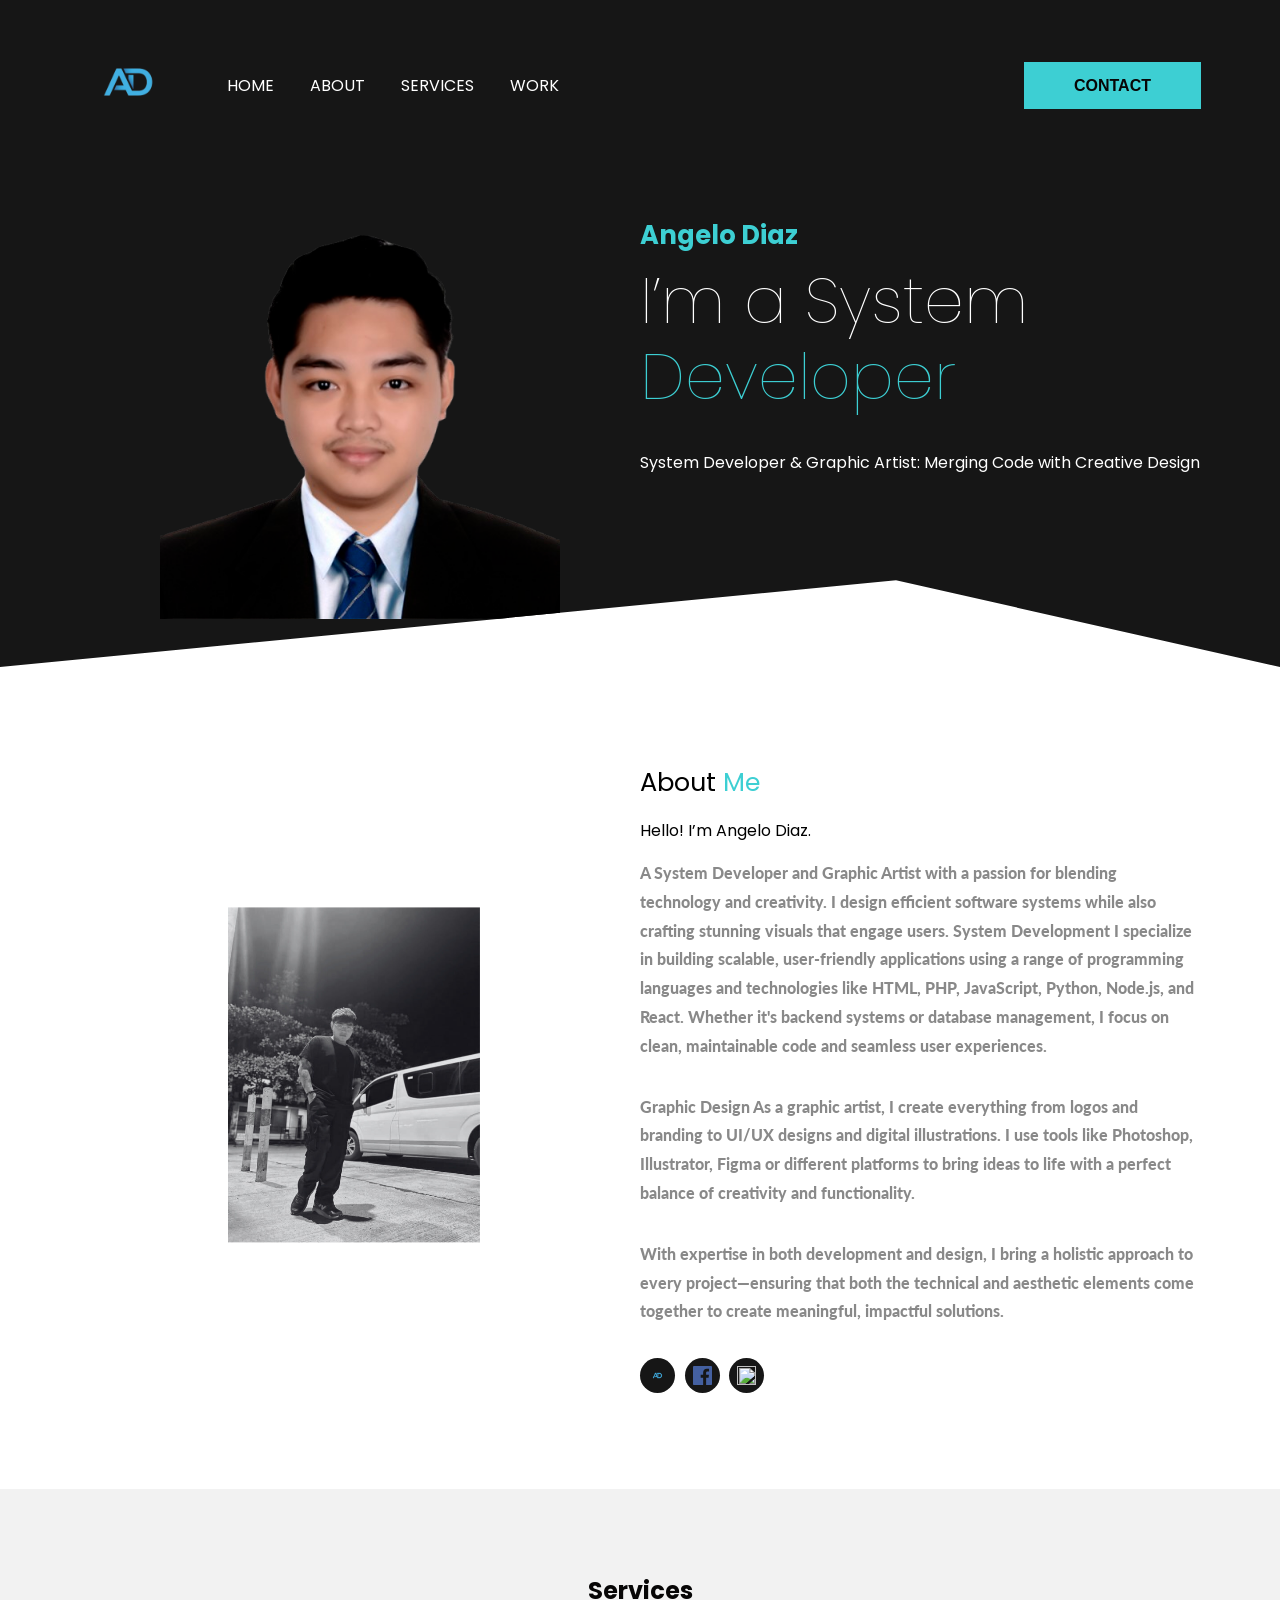
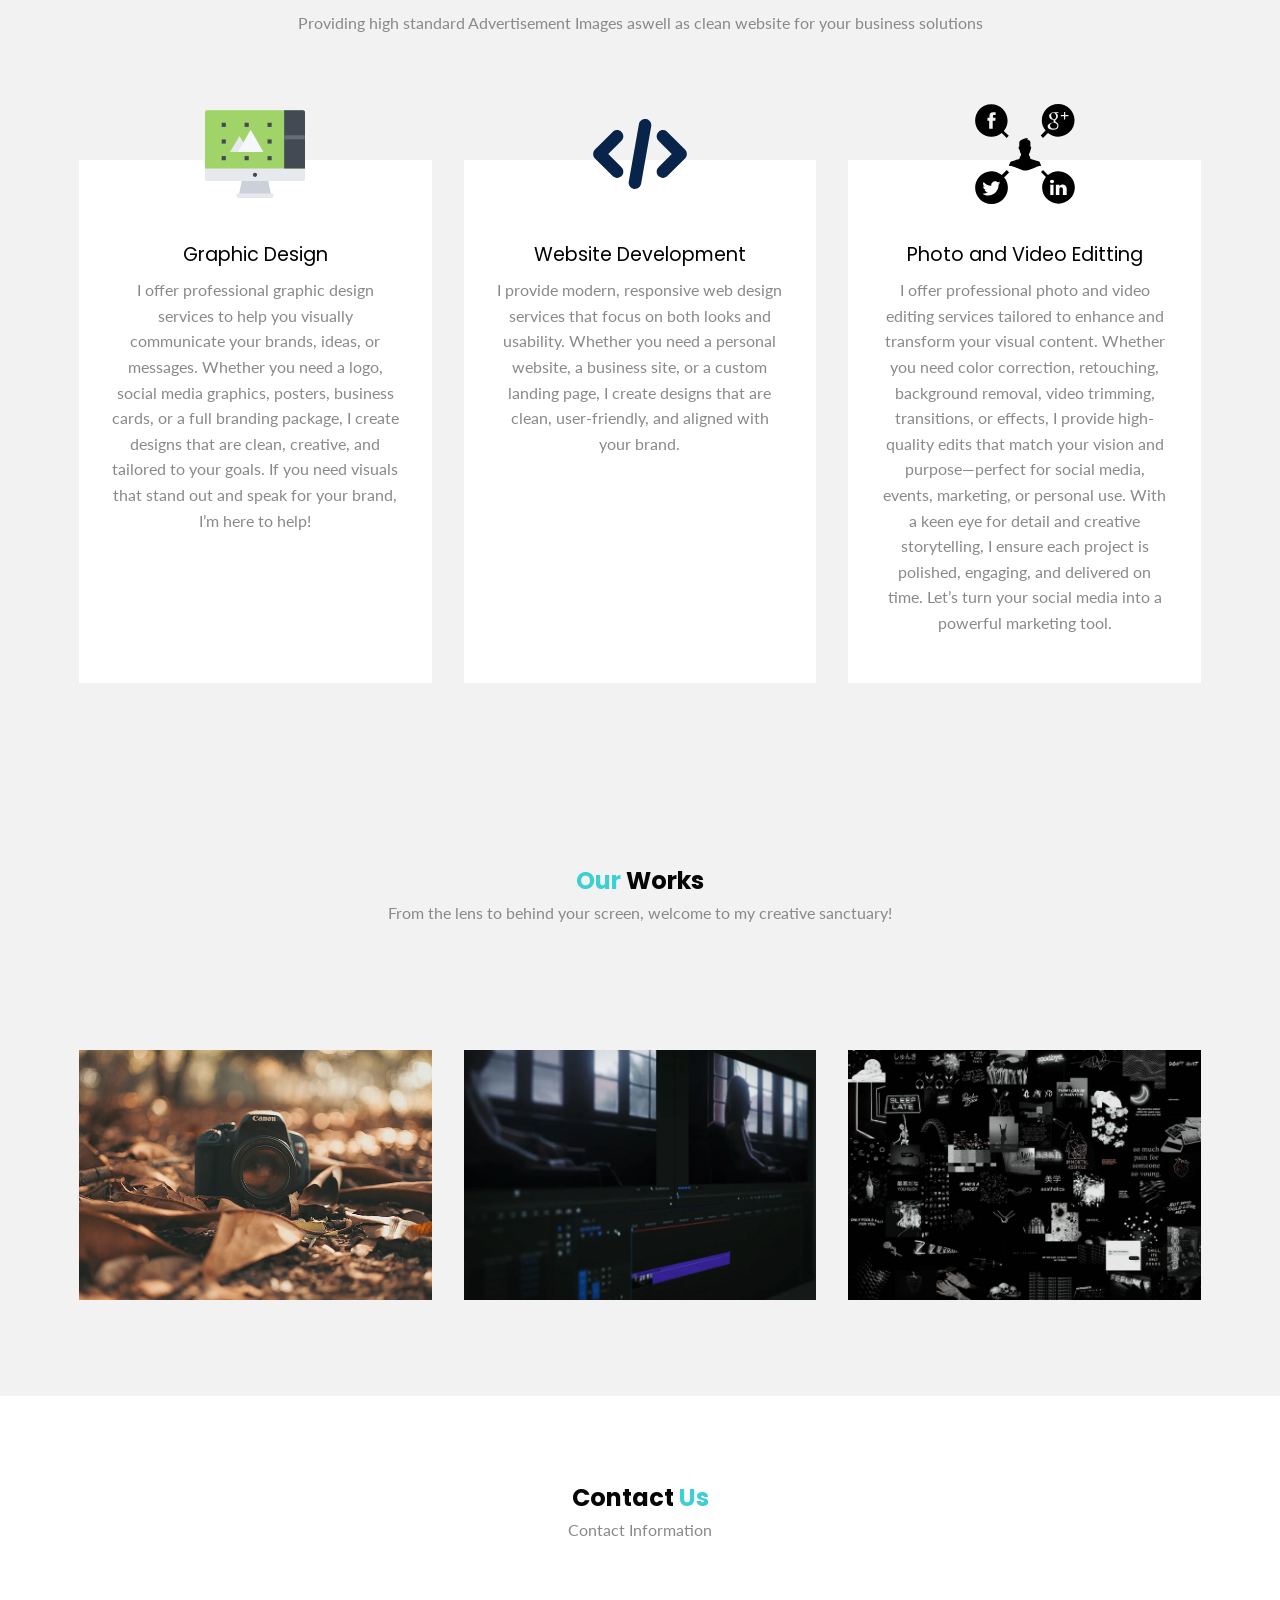
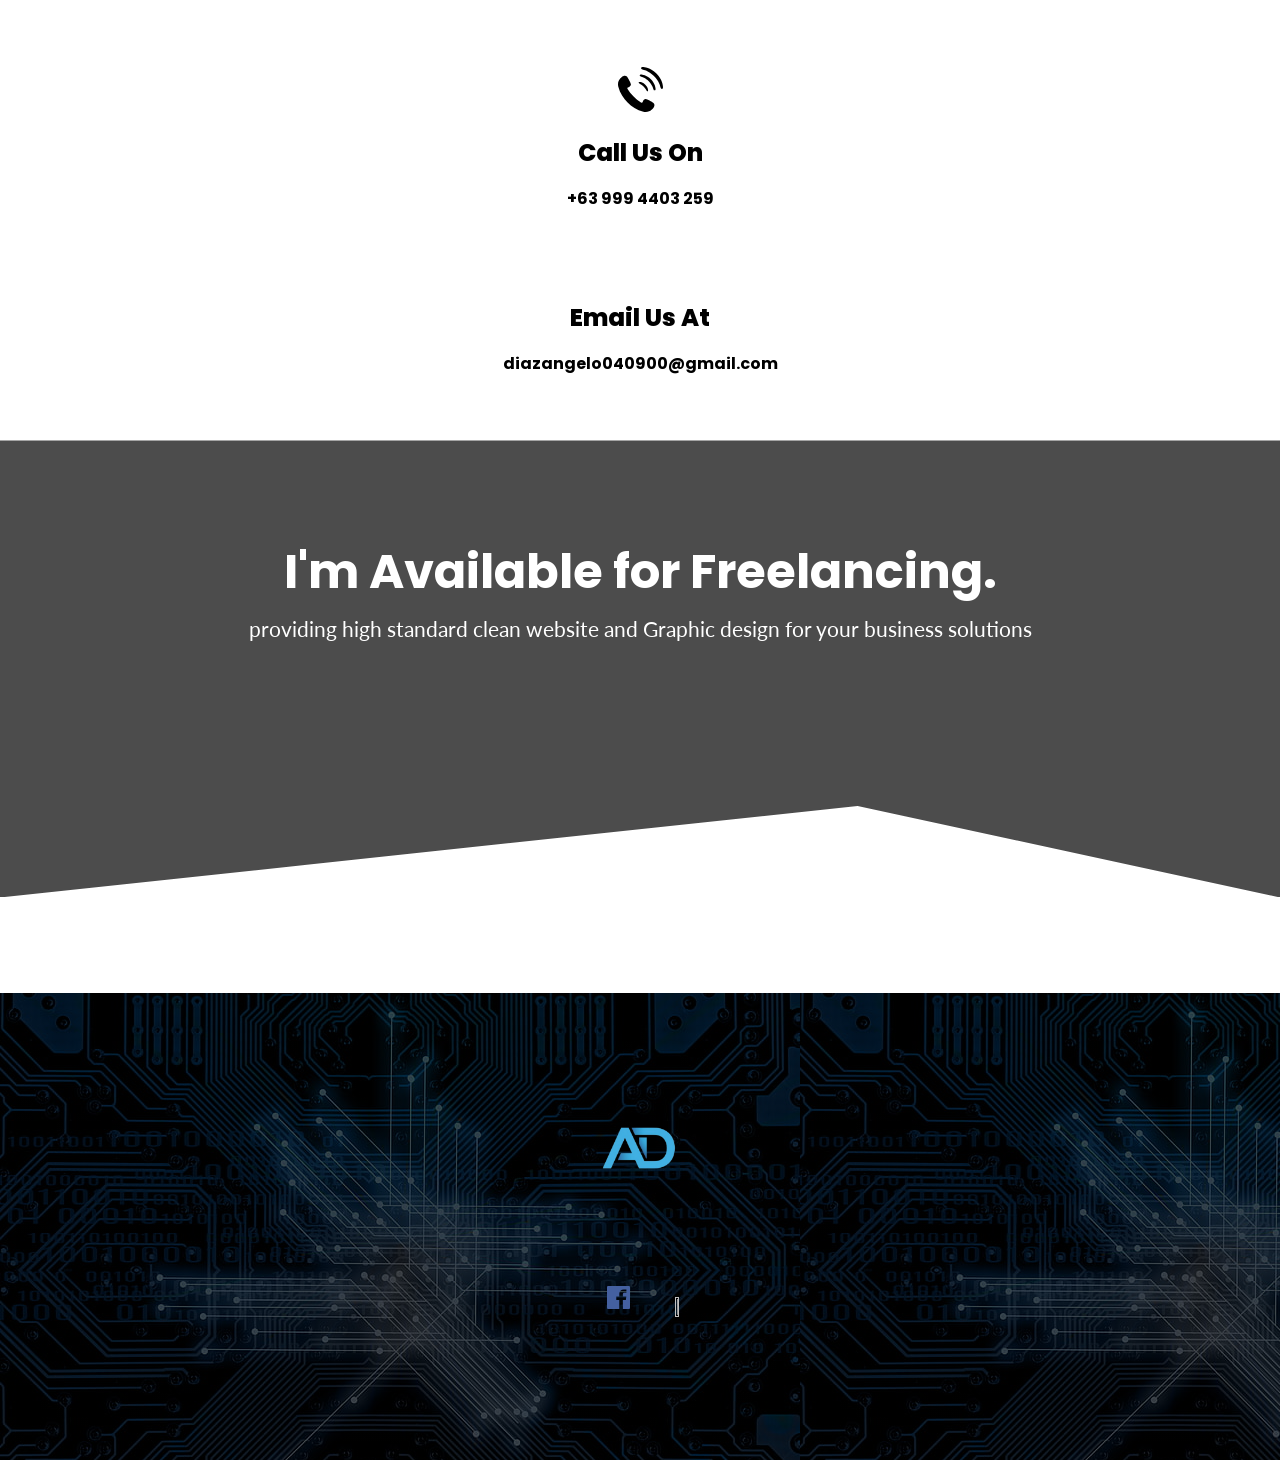
==== index.html @ a62cb721 "Add files via upload" ====
<!DOCTYPE html>
<html lang="en">

<head>
    <meta charset="UTF-8">
    <meta name="viewport" content="width=device-width, initial-scale=1.0">
    <meta http-equiv="X-UA-Compatible" content="ie=edge">
    <title>Portfolio</title>
    <link href="https://fonts.googleapis.com/css?family=Poppins:400,600&display=swap" rel="stylesheet">
    <link href="https://fonts.googleapis.com/css?family=Lato:300,400,700&display=swap" rel="stylesheet">
    <link rel="stylesheet" type="text/css" href="https://cdn.jsdelivr.net/npm/slick-carousel@1.8.1/slick/slick.css" />
    <link rel="stylesheet" href="./css/style.css">
</head>

<body>
    <div class="site-main-wrapper">
        <button class="hamberger">
            <img src="./images/hamberger.svg" alt="">
        </button>

        <div class="mobile-nav">
            <button class="times"><img src="./images/times.svg" alt=""></button>
            <ul>
                <li><a href="index.html">Home</a></li>
                <li><a href="#about">About</a></li>
                <li><a href="#services">Services</a></li>
                <li><a href="#work">Work</a></li>
                
            </ul>
        </div>
        <header>
            <div class="container">
                <nav id="main-nav" class="flex items-center justify-between">
                    <div class="left flex items-center">
                        <div class="branding">
                            <img src="./images/logo.png" alt="">
                        </div>
                        <div>
                            <a href="index.html">Home</a>
                            <a href="#about">About</a>
                            <a href="#services">Services</a>
                            <a href="#work">Work</a>
                             
                        </div>
                    </div>
                    <div class="right">
                        <a href="#contact"><button class="btn btn-primary">Contact</button> </a>
                    </div>
                </nav>
                <div class="hero flex items-center justify-between">
                    <div class="left flex-1 flex justify-center">
                        <img src="./images/1x11.png" alt="">
                    </div>
                    <div class="right flex-1">
                        <h6>Angelo Diaz</h6>
                        <h1>I’m a System <span>Developer</span></h1>
                        <p>System Developer & Graphic Artist: Merging Code with Creative Design</p>
                        <div>
                            
                        </div>
                    </div>
                </div>
            </div>
        </header>

        <section id="about" class="about">
            <div class="container flex items-center about-inner-wrap">
                <div class="flex-1">
                    <img class="about-me-img" src="./images/Untitled design.png" alt="">
                </div>
                <div class="flex-1 right">
                    <h1>About <span>Me</span></h1>
                    <h3>Hello! I’m Angelo Diaz.</h3>
                    <p> A System Developer and Graphic Artist with a passion for blending technology and creativity. I design efficient software systems while also crafting stunning visuals that engage users.

System Development
I specialize in building scalable, user-friendly applications using a range of programming languages and technologies like HTML, PHP, JavaScript, Python, Node.js, and React. Whether it's backend systems or database management, I focus on clean, maintainable code and seamless user experiences.</p>
<p> 
Graphic Design
As a graphic artist, I create everything from logos and branding to UI/UX designs and digital illustrations. I use tools like Photoshop, Illustrator, Figma or different platforms to bring ideas to life with a perfect balance of creativity and functionality.
</p>

<p> 

With expertise in both development and design, I bring a holistic approach to every project—ensuring that both the technical and aesthetic elements come together to create meaningful, impactful solutions.</p>
                    <div class="social">
                        <a href="#"><img src="./images/logo.png" alt=""></a>
                        <a href="https://www.facebook.com/watda.fvqq"><img src="./images/fb.svg" alt=""></a>
                        <a href="https://www.instagram.com/watda.fvqq/"> <img src="./images/instagram.svg" alt=""></a>
                    </div>
                </div>
            </div>
        </section>
        <section id="services" class="services">
            <div class="container">
                <h1 class="section-heading"><span>  </span>Services</h1>
                <p>Providing high standard Advertisement Images aswell as clean website for your business solutions</p>
                <div class="card-wrapper">
                    <div class="card">
                        <img src="./images/graphic.svg" alt="">
                        <h2>Graphic Design</h2>
                        <p>I offer professional graphic design services to help you visually communicate your brands, ideas, or messages. Whether you need a logo, social media graphics, posters, business cards, or a full branding package, I create designs that are clean, creative, and tailored to your goals.

If you need visuals that stand out and speak for your brand, I’m here to help!
                        </p>
                    </div>
                    <div class="card">
                        <img src="./images/code.svg"alt="">
                        <h2>Website Development</h2>
                        <p>I provide modern, responsive web design services that focus on both looks and usability. Whether you need a personal website, a business site, or a custom landing page, I create designs that are clean, user-friendly, and aligned with your brand.
                  
                    </div>
                    <div class="card">
                        <img src="./images/media.svg" alt="">
                        <h2>Photo and Video Editting</h2>
                        <p>I offer professional photo and video editing services tailored to enhance and transform your visual content. Whether you need color correction, retouching, background removal, video trimming, transitions, or effects, I provide high-quality edits that match your vision and purpose—perfect for social media, events, marketing, or personal use. With a keen eye for detail and creative storytelling, I ensure each project is polished, engaging, and delivered on time.

Let’s turn your social media into a powerful marketing tool.
                        </p>
                    </div>
                   
                </div>
            </div>
        </section>
      
        

        <section id="work" class="work">
            <div class="container">
                <h1 class="section-heading"><span>Our</span> Works</h1>
                <p>From the lens to behind your screen, welcome to my creative sanctuary!</p>

                <div class="card-wrapper">
                    <div class="card">
                        <div class="overlay">
                            <span>Previus Work</span>
                            <a href="./oink/content.html">Simple Advertisement</a>
                        </div>
                        <img src="./images/tenent.jpg" alt="">
                    </div>
                    <div class="card">
                        <div class="overlay">
                            <span>Previous Work</span>
                            <a href="oink/content2.html">Video Editting</a>
                        </div>
                        <img src="./images/vid.webp" alt="">
                    </div>
                        <div class="card">
                        <div class="overlay">
                            <span>Previous Work</span>
                            <a href="./oink/content3.html">Sample Random Work</a>
                        </div>
                        <img src="./images/random.jpg" alt="">
                    </div>
                   
            
                </div>
            </div>
        </section>
        
        <section id="contact" class="contact">
            <div class="container">
                <h1 class="section-heading">Contact <span>Us</span></h1>
                <p>Contact Information</p>
                <div class="card-wrapper">
                    <div class="card">
                        <img src="./images/call.svg" alt="">
                        <h1>Call Us On</h1>
                        <h6>+63 999 4403 259</h6>
                    </div>
                    <div class="card">
                        <img src="./images/email.svg" alt="">
                        <h1>Email Us At</h1>
                        <h6>diazangelo040900@gmail.com</h6>
                    </div>
                 

                </div>

            </div>
              <section class="freelancer">
            <h1>I'm Available for Freelancing.</h1>
            <p> providing high standard clean website and Graphic design for your business solutions</p>
        </section>
        </section>
        <footer>

           <a href="index.html">  <img class="footer-logo" src="./images/logo.png" alt="">

            <div class="footer-socials">

            
                <a href="https://www.facebook.com/watda.fvqq"><img src="./images/fb.svg" alt=""></a>
                <a href="https://instagram.com/watda.fvqq"> <img src="./images/instagram.svg" alt=""></a>
            </div>
            <div class="copyright">
            </div>
        </footer>


    <script type="text/javascript" src="https://code.jquery.com/jquery-1.11.0.min.js"></script>
    <script type="text/javascript" src="https://code.jquery.com/jquery-migrate-1.2.1.min.js"></script>
    <script type="text/javascript" src="https://cdn.jsdelivr.net/npm/slick-carousel@1.8.1/slick/slick.min.js"></script>
    <script src="./js/app.js"></script>
</body>

</html>
---- css/style.css ----
@import 'utilities.css';
:root{
    --primary:#3DCFD3;
    --dark:#161616;
    --pure:#FFFFFF;
    --ternary:#898989;
    --light:#F2F2F2;
    --secondary:#070606;
}

body{
    font-family:'Poppins',sans-serif;
}

html{
    scroll-behavior: smooth;
}
*{
    padding: 0;
    margin:0;
    box-sizing: border-box;
    -webkit-font-smoothing:antialiased;
}
header{
    background: var(--dark);
    clip-path:polygon(0 0, 100% 0, 100% 100%, 70% 87%, 0 100%);
}
.container{
    max-width:1152px;
    padding:0 15px;
    margin:0 auto;
}
a{
    text-decoration: none;

    color: black;
}

@media (min-width: 576px) {
    .container {
      max-width: 540px;
    }
  }
  
  @media (min-width: 768px) {
    .container {
      max-width: 720px;
    }
  }
  
  @media (min-width: 992px) {
    .container {
      max-width: 960px;
    }
  }
  
  @media (min-width: 1200px) {
    .container {
      max-width: 1152px;
    }
  }







header nav .left a{
    color:var(--pure);
    text-decoration: none;
    margin-right:2rem;
    text-transform:uppercase;
    transition:all .3s ease;
    -webkit-transition:all .3s ease;
    -moz-transition:all .3s ease;
    -ms-transition:all .3s ease;
    -o-transition:all .3s ease;
}
header nav .left a:hover{
    color:var(--primary);
}
header nav {
    padding:2rem 0;
}
header nav .branding{
    margin-right:3rem;
}
header nav .branding img{
    height: 100px;
}

.container .image-container{
    display: flex;
    flex-wrap: wrap;
    gap: 15px;
    justify-content: center;
    padding: 10px;
  }

  .container .image-container .image{
    height: 250px;
    width: 350px;
    border: 10px solid #FFFFFF;
    box-shadow: 0 5px 15px rgba(0,0,0,.1);
    overflow: hidden;
    cursor: pointer;

  }

  .container .image-container .image img{
    height: 100%;
    width: 100%;
    object-fit: cover;
    transition: .2s linear;
  }
  .container .image-container .image:hover img{
    transform: scale(1.1);
  }

  .container .popup-image{
    position: fixed;
    top: 0; left: 0;
    background: rgba(0, 0, 0, .9);
    height: 100%;
    width: 100%;
    z-index: 100;
    display: none;
  } 

  .container .popup-image span{
    position: absolute;
    top: 0;  right: 10px;
    font-size: 60px;
    font-weight:  bolder;
    color: #fff;
    cursor: pointer;
    z-index: 100;
}
    .container .popup-image img{
        position: absolute;
        top: 50%; left: 50%;
        transform: translate(-50%, -50%);
        border: 5px solid black;
        border-radius: 5px;
        width: 750px;
        object-fit: cover;

    }

    @media (max-width: 768px){
        .container .popup-image img{
            width: 95 % ;
        }
    }
  




.hero{
    padding:3rem 0;
}
.hero .left img{
    width:400px;
}
.hero .right{
    color:var(--pure);
}
.hero .right h6{
    font-size:1.6rem;
    color:var(--primary);
    margin-bottom:0.5rem;
}
.hero .right h1{
    font-size:4rem;
    font-weight:100;
    line-height:1.2;
    margin-bottom:2rem;
}
.hero .right h1 span{
    color:var(--primary);
}
.hero .right p{
    line-height:1.9;
    margin-bottom:2rem;
}
.hero .right {
    margin-top:-7rem;
}

section{
    padding:6rem 0;
}
section.about .about-me-img{
    height:550px;
    transition: transform: 0.8s;
}
section.about .about-me-img:hover  {
   transform:  scale(1.2);
   width: 500px;

display: fill;
}
section.about h1{
    margin-bottom: 1rem;
    font-size:1.6rem;
    font-weight:400;
}
section.about h1 span{
    color:var(--primary);
}
section.about h3{
    font-size: 1rem;
    margin-bottom:1rem;
    font-weight: 400;
}

section.about p{
    font-family:'Lato', sans-serif;
    color:var(--ternary);
    line-height: 1.8;
    margin-bottom:2rem;
    font-weight:1000;
}
section.about .social{
    display:flex;
}
section.about .social a{
    background:var(--dark);
    display:flex;
    align-items:center;
    justify-content:center;
    width:35px;
    height:35px;
    border-radius: 50%;
    -webkit-border-radius: 50%;
    -moz-border-radius: 50%;
    -ms-border-radius: 50%;
    -o-border-radius: 50%;
    margin-right:0.6rem;
    transition: all .3s ease;
    -webkit-transition: all .3s ease;
    -moz-transition: all .3s ease;
    -ms-transition: all .3s ease;
    -o-transition: all .3s ease;
}
section.about .social a:hover{
    background:var(--primary);
}
section.about .social a img{
    width:100%;
    height:100%;
    padding:0.5rem;
}

.section-heading{
   color:var(--secondary); 
   text-align: center;
   margin-bottom:1rem;
   line-height: 0.5;
}
.section-heading span{
    color:var(--primary);
}
.section-heading + p{
   color:var(--ternary);
   font-family:'Lato', sans-serif;
   margin-bottom:8rem;
    text-align: center;
    
}
section.services{
    background:var(--light);
}
section.services .card-wrapper{
    display:grid;
    grid-template-columns: repeat(3, 1fr);
    grid-column-gap:2rem;
    grid-row-gap:6rem;
}
section.services .card-wrapper .card{
    background:var(--pure);
    padding: 3rem 2rem;
    position:relative;
    padding-top:5rem;
    text-align: center;
    transition: all .3s ease;
    -webkit-transition: all .3s ease;
    -moz-transition: all .3s ease;
    -ms-transition: all .3s ease;
    -o-transition: all .3s ease;

}
section.services .card-wrapper .card img{

    height: 100px;
    position: absolute;
    top:-3.5rem;
    left:50%;
    transform: translateX(-50%);
    -webkit-transform: translateX(-50%);
    -moz-transform: translateX(-50%);
    -ms-transform: translateX(-50%);
    -o-transform: translateX(-50%);


}
section.services .card-wrapper .card h2{
    font-weight: 400;
    font-size: 1.2rem;
    margin-bottom:0.5rem;
}
section.services .card-wrapper .card p{
    font-family: 'Lato', sans-serif;
    color:var(--ternary);
    line-height:1.6;

}

section.services .card-wrapper .card:hover{
    background: var(--dark);  
}
section.services .card-wrapper .card:hover h2, section.services .card-wrapper .card:hover p{
    color:var(--pure);
}

section.freelancer{
    text-align: center;
    background:linear-gradient(rgba(0,0,0,0.7),rgba(0,0,0,0.7)),url(../images/camera.png);
    color:var(--pure);
    clip-path:polygon(0 0, 100% 0, 100% 100%, 67% 80%, 0 100%);
    padding-bottom:14rem;
}
section.freelancer h1{
    font-size:3rem;
    margin-bottom:0.5rem;
}
section.freelancer p{
    font-size:1.3rem;
    margin-bottom: 2rem;
    font-family:'Lato', sans-serif;
}

section.reviews .slider .slide img{
    width:100px;
    height:100px;
    border-radius: 50%;
    -webkit-border-radius: 50%;
    -moz-border-radius: 50%;
    -ms-border-radius: 50%;
    -o-border-radius: 50%;
    object-fit:cover;
    margin-bottom:2rem;
}
section.reviews .slider .slide{
    text-align: center;
    display: flex;
    align-items: center;
    flex-direction: column;
    padding:0 10rem;

}
section.reviews .slider .slide p{
    font-family: 'Lato', sans-serif;
    color:var(--ternary);
    margin-bottom: 1rem;
}
section.reviews .slider .slide span{
    font-size: 0.8rem;
}
section.reviews .slider-dots .dots{
    list-style-type:none;
    display:flex!important;
    justify-content: center;
}
section.reviews .slider-dots{
    margin-top:3rem;
}

section.reviews .slider-dots button{
    font-size:0;
    width:8px;
    height:5px;
    margin-right:0.3rem;
    border: none;
    outline:none;
    background:var(--ternary);
    border-radius: 50px;
    -webkit-border-radius: 50px;
    -moz-border-radius: 50px;
    -ms-border-radius: 50px;
    -o-border-radius: 50px;
    cursor: pointer;
}
section.reviews .dots li.slick-active button{
    background:var(--primary);
    width:20px;
}

section.work{
    background:var(--light);
}
section.work .card-wrapper{
    display:grid;
    grid-template-columns:repeat(3,1fr);
    grid-gap:2rem;
    object-fit: fill;

    position: center;

}
section.work .card-wrapper .card{
    position:relative;
    height:250px;
    object-fit: fill;

}
section.work .card-wrapper .card .overlay{
    position:absolute;
    top:0;
    left:0;
    width:100%;
    height:100%;
    background:rgba(61, 207, 211,0.9);
    display:flex;
    justify-content: center;
    align-items: center;
    flex-direction:column;
    color:var(--light);
    opacity:0;
    transition:all .3s ease;
    -webkit-transition:all .3s ease;
    -moz-transition:all .3s ease;
    -ms-transition:all .3s ease;
    -o-transition:all .3s ease;
    object-fit: fill;
}
section.work .card-wrapper .card:hover .overlay{
    opacity:1;
}

section.work .card-wrapper .card .overlay a{
    color:var(--secondary);
    text-decoration: none;
}
section.work .card-wrapper .card img{
    height:100%;
    width:100%;
    object-fit: fill;

}
section.work .card-wrapper .card source{
    height:100%;
    width:100%;
    object-fit: fill;

}

section.blog{
    background:var(--dark);
    clip-path:polygon(0 0, 100% 0, 100% 100%, 67% 90%, 0 100%);
    padding-bottom:12rem;
}
section.blog .section-heading{
    color:var(--pure);
}
section.blog .card-wrapper{
    display:grid;
    grid-template-columns: repeat(3, 1fr);
    grid-gap:3rem;
}
section.blog .card-wrapper .card{
    background:var(--pure);
}
section.blog .card-wrapper .card .img-wrapper img{
    width:100%;
    height:100%;
    object-fit: cover;
}
section.blog .card-wrapper .card .card-content{
    padding:1rem;
    padding-left:2rem;
    padding-right:2rem;
}
section.blog .card-wrapper .card .card-content h1{
    font-size:1rem;
    font-weight:600;
}
section.blog .card-wrapper .card .card-content a{
    color:var(--secondary);
    text-decoration: none;
}
section.blog .card-wrapper .card .card-content a:hover{
    color:var(--primary);
}
section.blog .card-wrapper .card .card-content span{
   color:var(--ternary);
   font-size:0.8rem; 
}
section.blog .card-wrapper .card .card-content p{
    font-family:'Lato', sans-serif;
    color:var(--ternary);
    margin-top:1rem;
    margin-bottom:1rem;
}
section.blog .card-wrapper .card .card-content a.read-more{
    font-size:0.8rem;
}



section.contact .card-wrapper{
    display:center;
    grid-template-columns: repeat(3,1fr);
    grid-gap:1rem;
}
section.contact .card-wrapper .card{
    text-align: center;
}
section.contact .card-wrapper .card img{
    margin-bottom: 1rem;

    height: 5vh;


}
section.contact .card-wrapper .card h1{
    font-weight:800;
    margin-bottom:1rem;


}
section.contact .card-wrapper .card h6{
    font-size:1rem;
    color: black;
    font-weight:500%;
    margin-bottom:4rem;

}

section.contact .input-wrap{
    display:grid;
    grid-template-columns: repeat(2, 1fr);
    grid-gap:2rem;
    margin-bottom:2rem;
}
section.contact .input-wrap-2{
    display: flex;
    flex-direction: column;

}

section.contact .input-wrap-2 input{
    margin-bottom:2rem;
}
section.contact input{
    padding:0.5rem;
    border:1px solid var(--light);
    font-size: 0.9rem;
}
section.contact .input-wrap-2 textarea{
    padding:0.5rem;
    border:1px solid var(--light);
    font-size: 0.9rem;
}
section.contact .input-wrap-2 textarea:focus, section.contact input:focus{
    outline:none;  
}
section.contact .btn-wrapper{
    text-align: center;
    margin-top:2rem;
}

footer{
    background:linear-gradient(rgba(0,0,0,0.7),rgba(0,0,0,0.7)),url(../images/foot.jpg);
    text-align: center;
    padding:5rem 0;
}
footer .footer-logo{
    margin-bottom:3rem;
    width:150px;
}

footer .footer-socials a{
    margin-right:1rem;
    height: 100px;
}
footer .footer-socials a img{
    width: 3%;
    height:100%;
    padding:0.5rem;
}
footer .footer-socials{
    margin-bottom:3rem;
    margin-right:-1rem;
}
footer .copyright{
    color:var(--ternary);
}


.site-main-wrapper{
    position:relative;
}
.hamberger{

  background-color: black;
    position:absolute;
    top:40px;
    right:40px;
    z-index:11;
    background:black;
    border: 2px solid black;
    outline: none;
    cursor: pointer;
    display:none;
}

.back img{

  background-color: black;
    position:absolute;
    top:40px;
    right:40px;
    z-index:11;
    background:transparent;
    border: 2px solid black;
    outline: none;
    cursor: pointer;
    display:transparent;

    width: 20px;

    img

}

.hamberger hover{

    transform: transparent;
}
.hamberger img{
    width:30px;
}

.mobile-nav{

    border-inline: 100px;
   position: fixed;
   top:0;
   left:0;
   z-index:1001;
   background-color: lightgray;
   width:50%;
   height:100%;
   padding:rem;
   padding-top:5rem;
   transform: translateX(-100%);
   -webkit-transform: translateX(-100%);
   -moz-transform: translateX(-50%);
   -ms-transform: translateX(-50%);
   -o-transform: translateX(-50%);
   transition:all .5s ease-in-out;
      -webkit-transition:all .5s ease-in-out;
   -moz-transition: .5s ease-in-out;
   -ms-transition:all .5s ease-in-out;
   -o-transition:all .5s ease-in-out;
}


 

.open{
    transform:translateX(0);
    -webkit-transform:translateX(0);
    -moz-transform:translateX(0);
    -ms-transform:translateX(0);
    -o-transform:translateX(0);


}




.times{
   position:fixed;
   top:30px;
   right:30px;
   border: none;
   background:none;
   outline:none;
   cursor: pointer; 
}
.times img{
    width:30px;
}

.mobile-nav ul{
    list-style-type: none;
}
.mobile-nav ul li a{
    color:var(--secondary);
border: 2px solid black;
    text-decoration:none;
    font-size: 2rem;
border-block-color: green;
}
.mobile-nav ul li a: hover{
    background: green;

    color: var(--primary);
}
@media (max-width:1024px){
    header #main-nav{
        display:none;
    }
    .hamberger{
        display: block;
        flex-direction: column;
        align-items: center;
     
        transition: all 0.5s ease-in-out;

    }
    .hero .left img{
        width:260px;
    }
    .hero .right h1{
        font-size: 3rem;
    }
    .hero{
        padding-top:10rem;
    }
    header{
        clip-path: polygon(0 0, 100% 0, 100% 100%, 27% 89%, 0 100%);
    }
    section.about .about-me-img{
        height: 360px;
    }
    section.services .card-wrapper{
        grid-template-columns: repeat(2, 1fr);
    }
    section.work .card-wrapper{
        grid-template-columns: repeat(2,1fr);
    }
    section.blog .card-wrapper{
        grid-template-columns: repeat(1, 1fr);
    }
    section.blog{
        clip-path: polygon(0 0, 100% 0, 100% 100%, 67% 97%, 0 100%);
    }
}

@media (max-width:576px){
    .hero{
        flex-direction: column;
    }
    header{
        clip-path: polygon(0 0, 100% 0, 100% 100%, 69% 95%, 0 100%);
    }
    .hero .right{
        position: absolute;
        top:260px;
        padding:0 1rem;
        background:linear-gradient(rgba(0,0,0,0), rgba(0,0,0,0.9));
    }
    .hero .left{
        margin-top:-5rem;
        margin-right: -9rem;
        padding-bottom:4rem;
    }
    .about-inner-wrap{
        flex-direction: column;
    }
    .about .right{
        text-align: center;
        margin-top:2rem;
    }
    .about .right .social{
        justify-content: center;
    }
    section{
        padding: 4rem 0;
    }
    section.services .card-wrapper{
        grid-template-columns: repeat(1, 1fr);
        margin-top:6rem;
    }
    section.freelancer h1{
        line-height:1.2;
    }
    section.freelancer{
        clip-path: polygon(0 0, 100% 0, 100% 100%, 67% 90%, 0 100%);
        padding-bottom: 8rem;
    }
    section.reviews .slider .slide{
        padding:0;
    }
    .section-heading + p{
        margin-bottom: 3rem;
    }
    section.work .card-wrapper{

        grid-template-columns: repeat(1,1fr);
    }
    section.contact .card-wrapper{
        grid-template-columns: repeat(1,1fr);
    }

    section.contact .card-wrapper .card img{

    width:100%;
    height:100%;
    padding:0.5rem;

}
    section.contact .input-wrap{
        grid-template-columns: repeat(1, 1fr);
    }
}
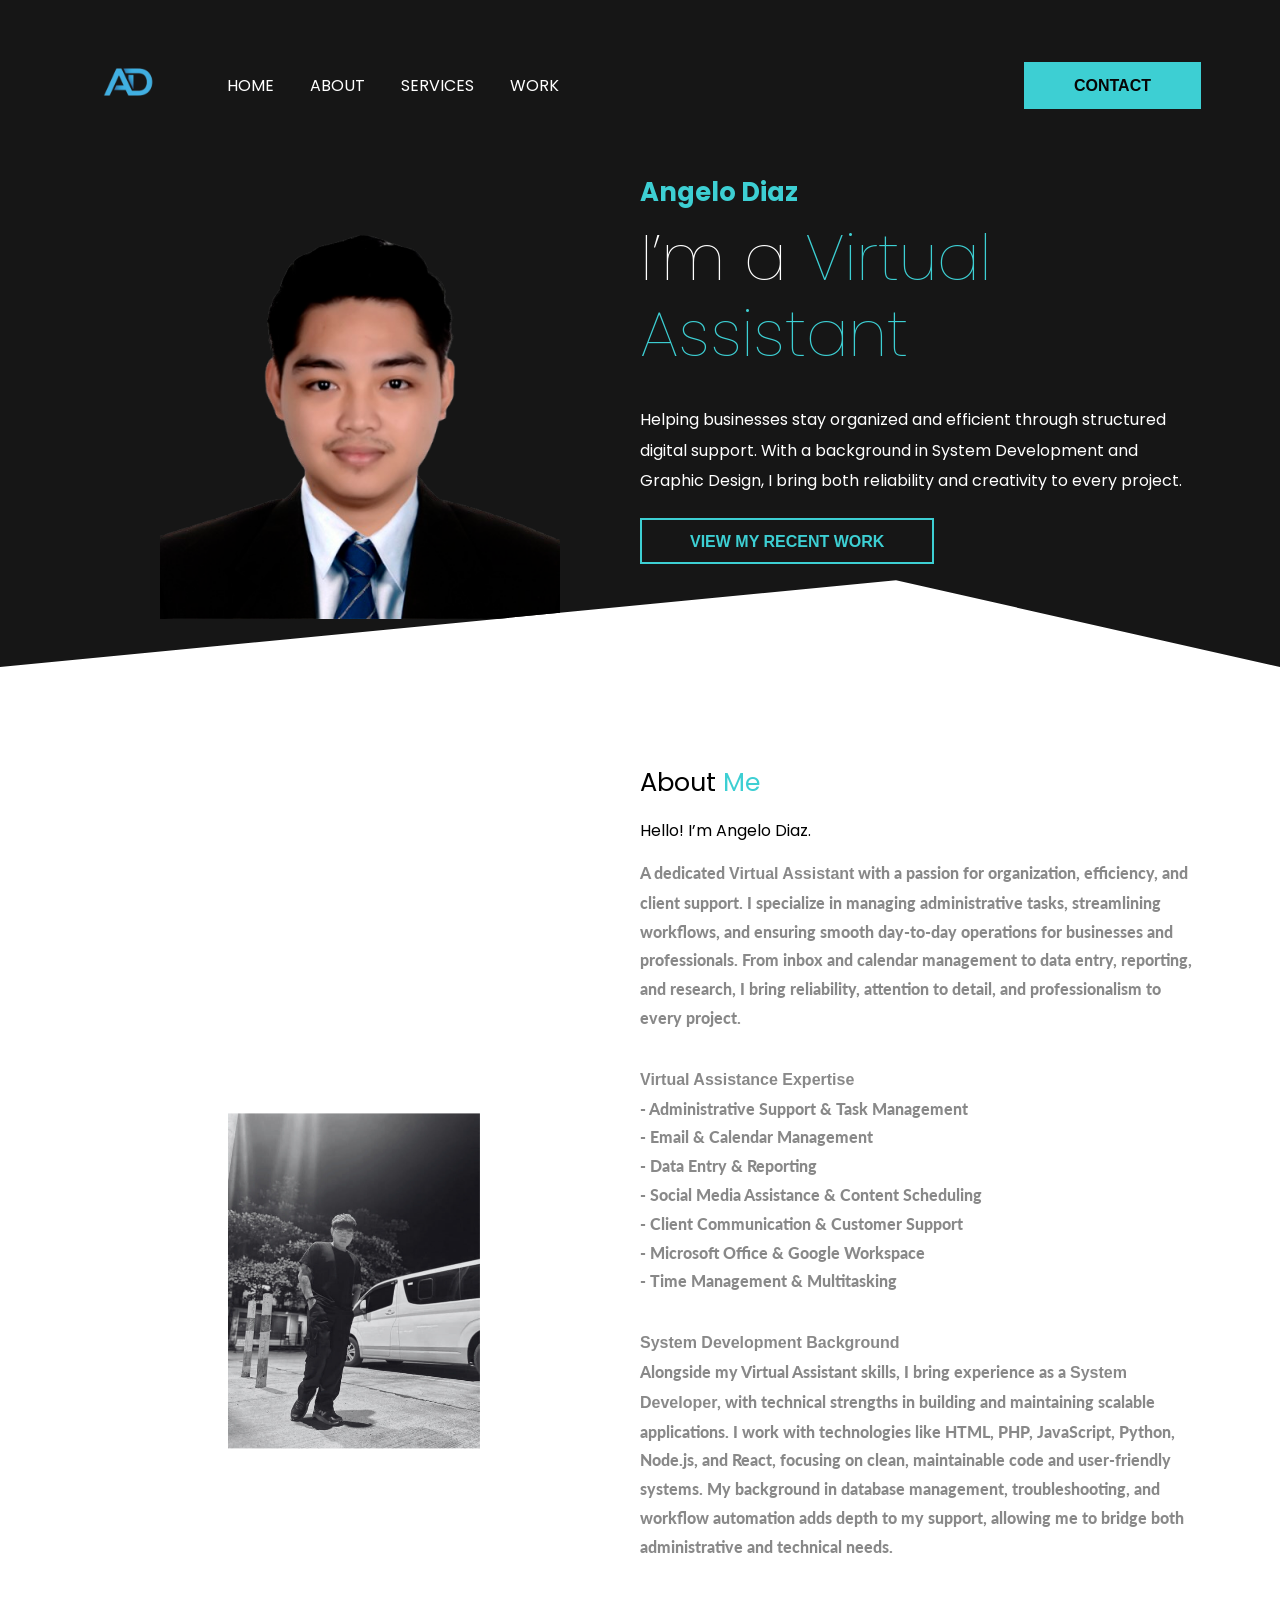
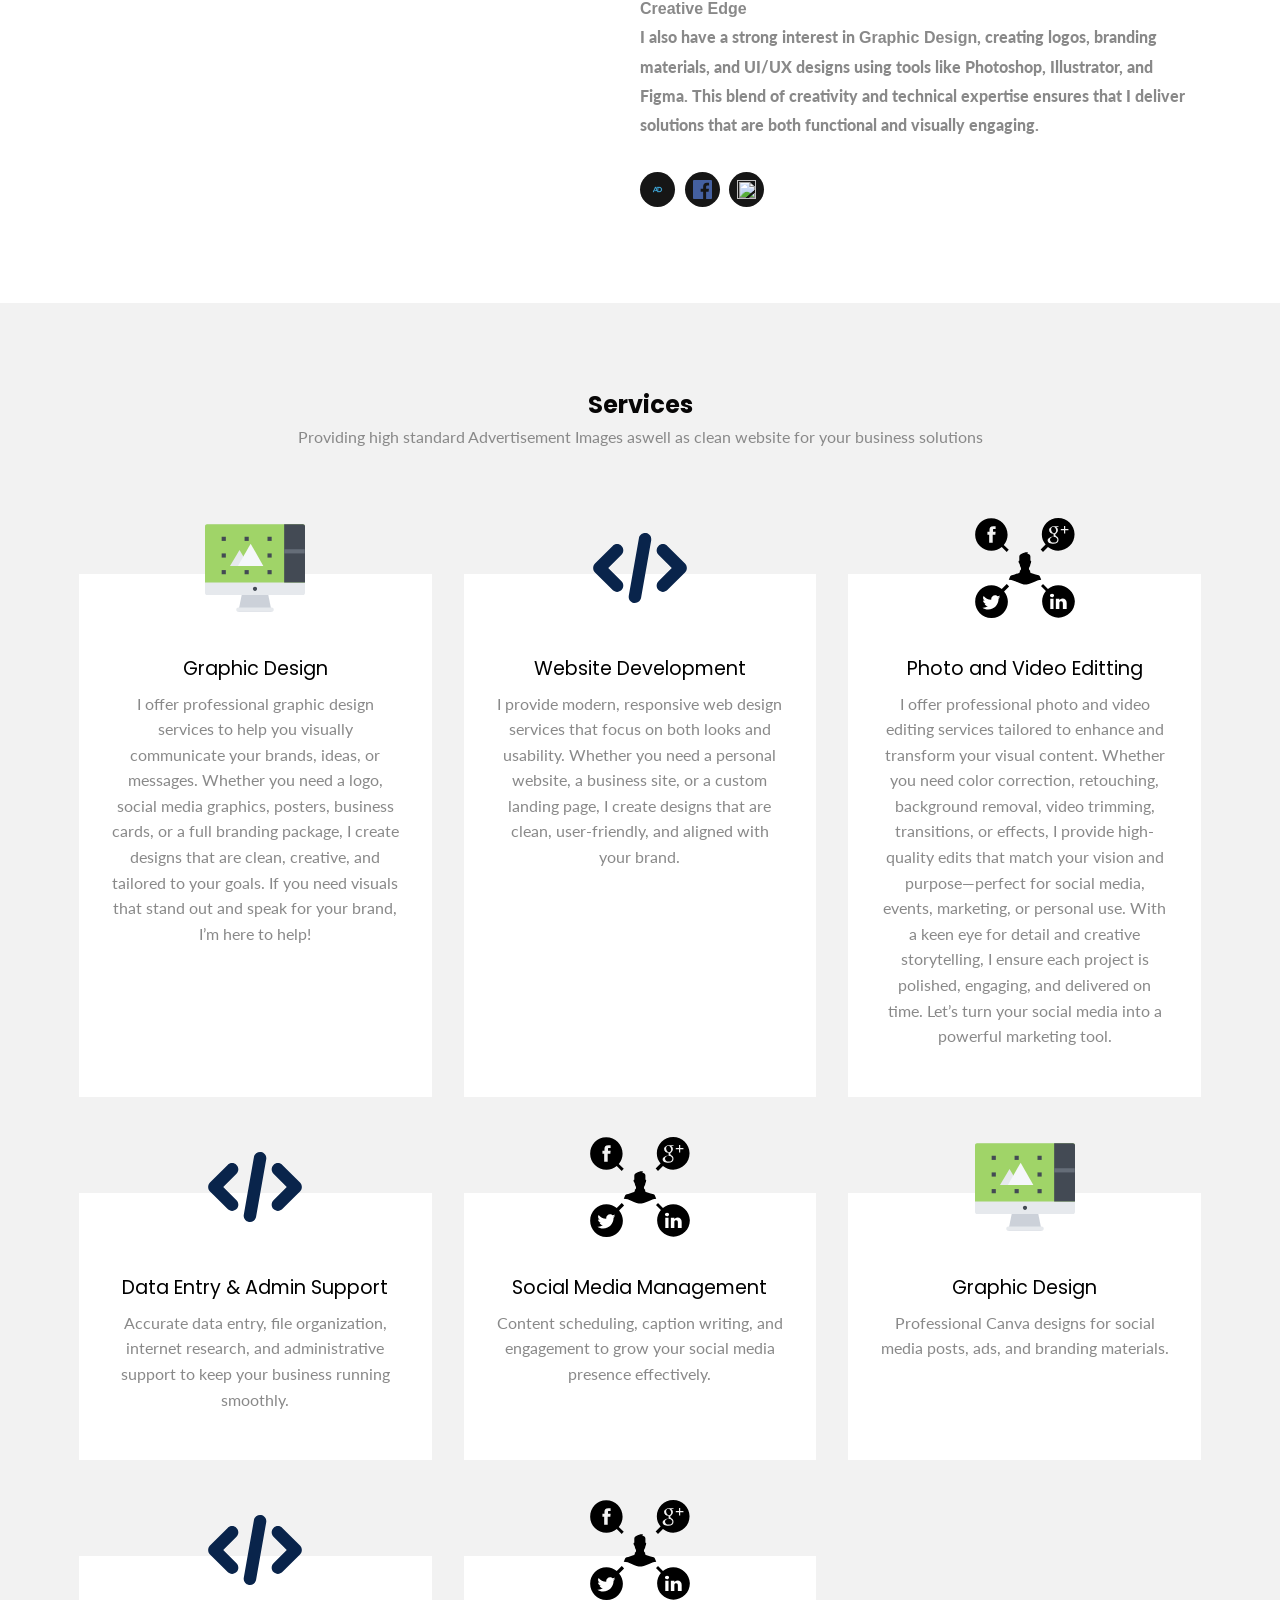
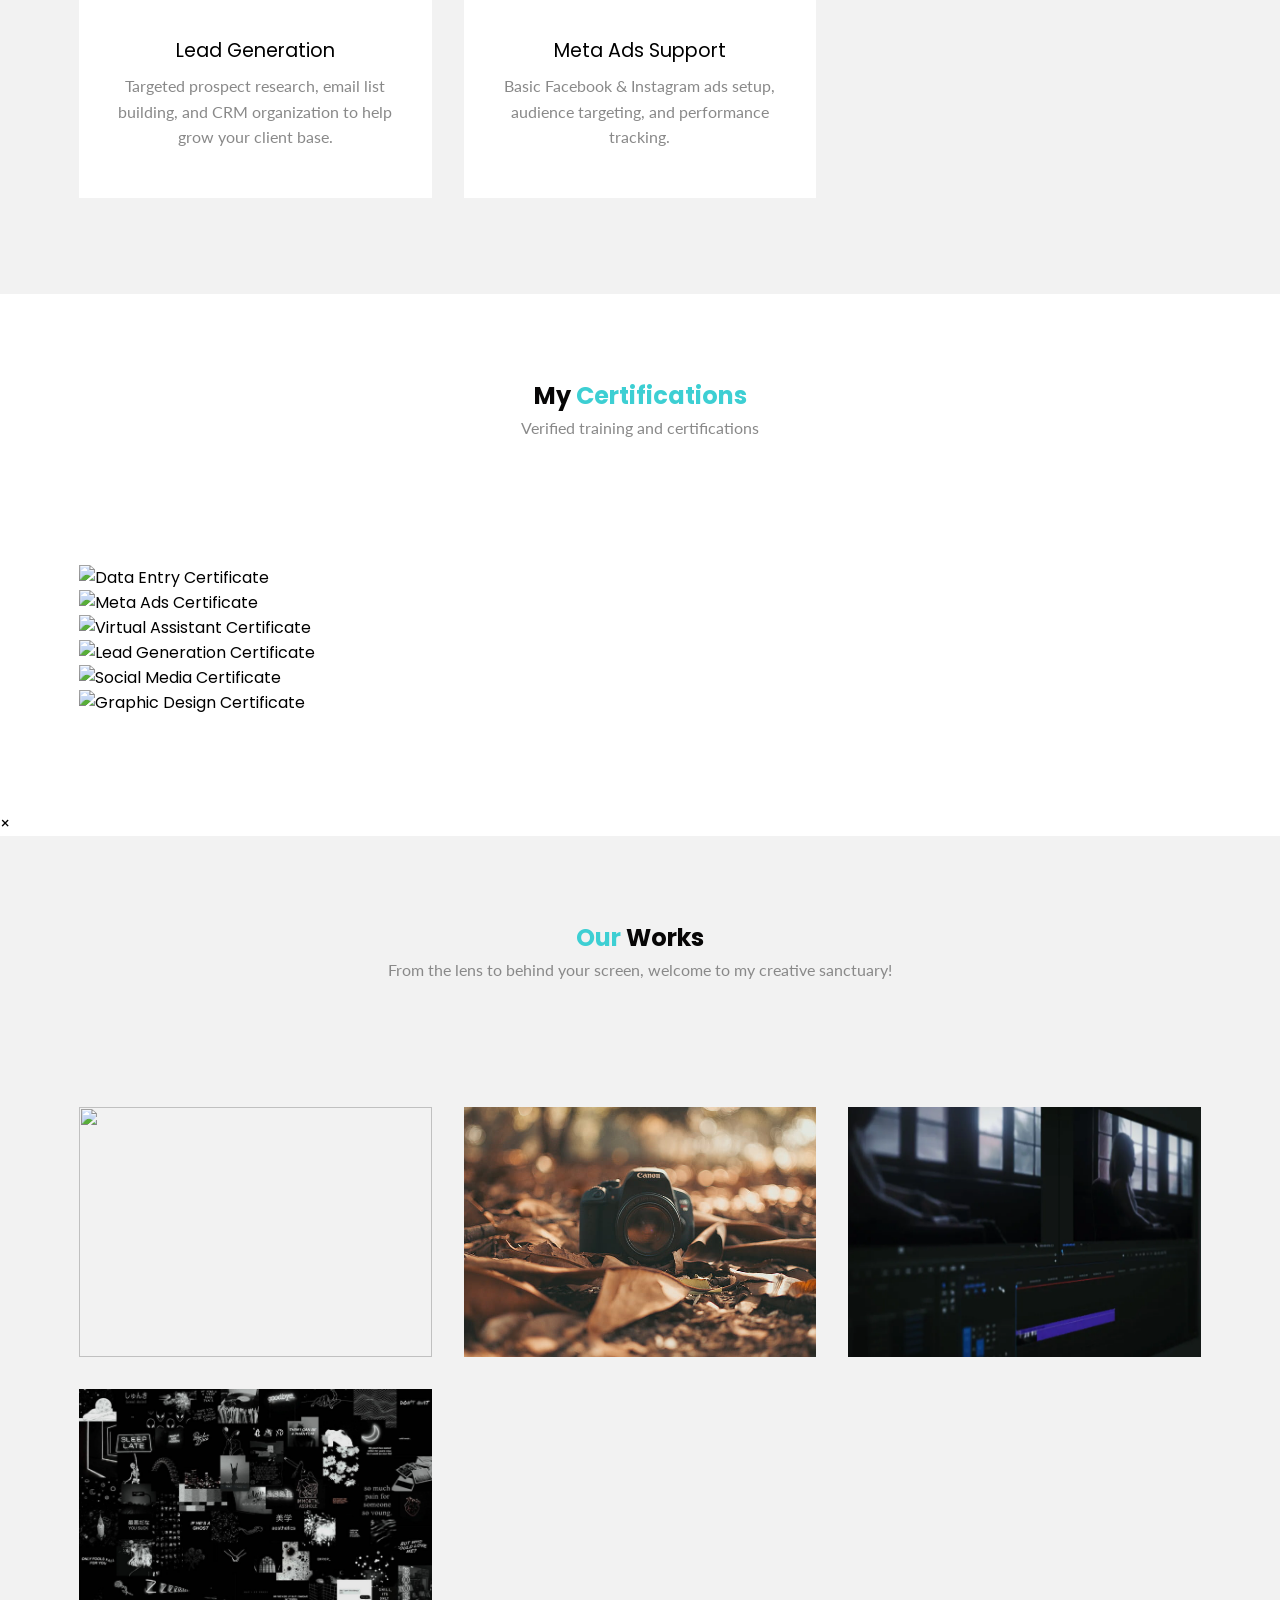
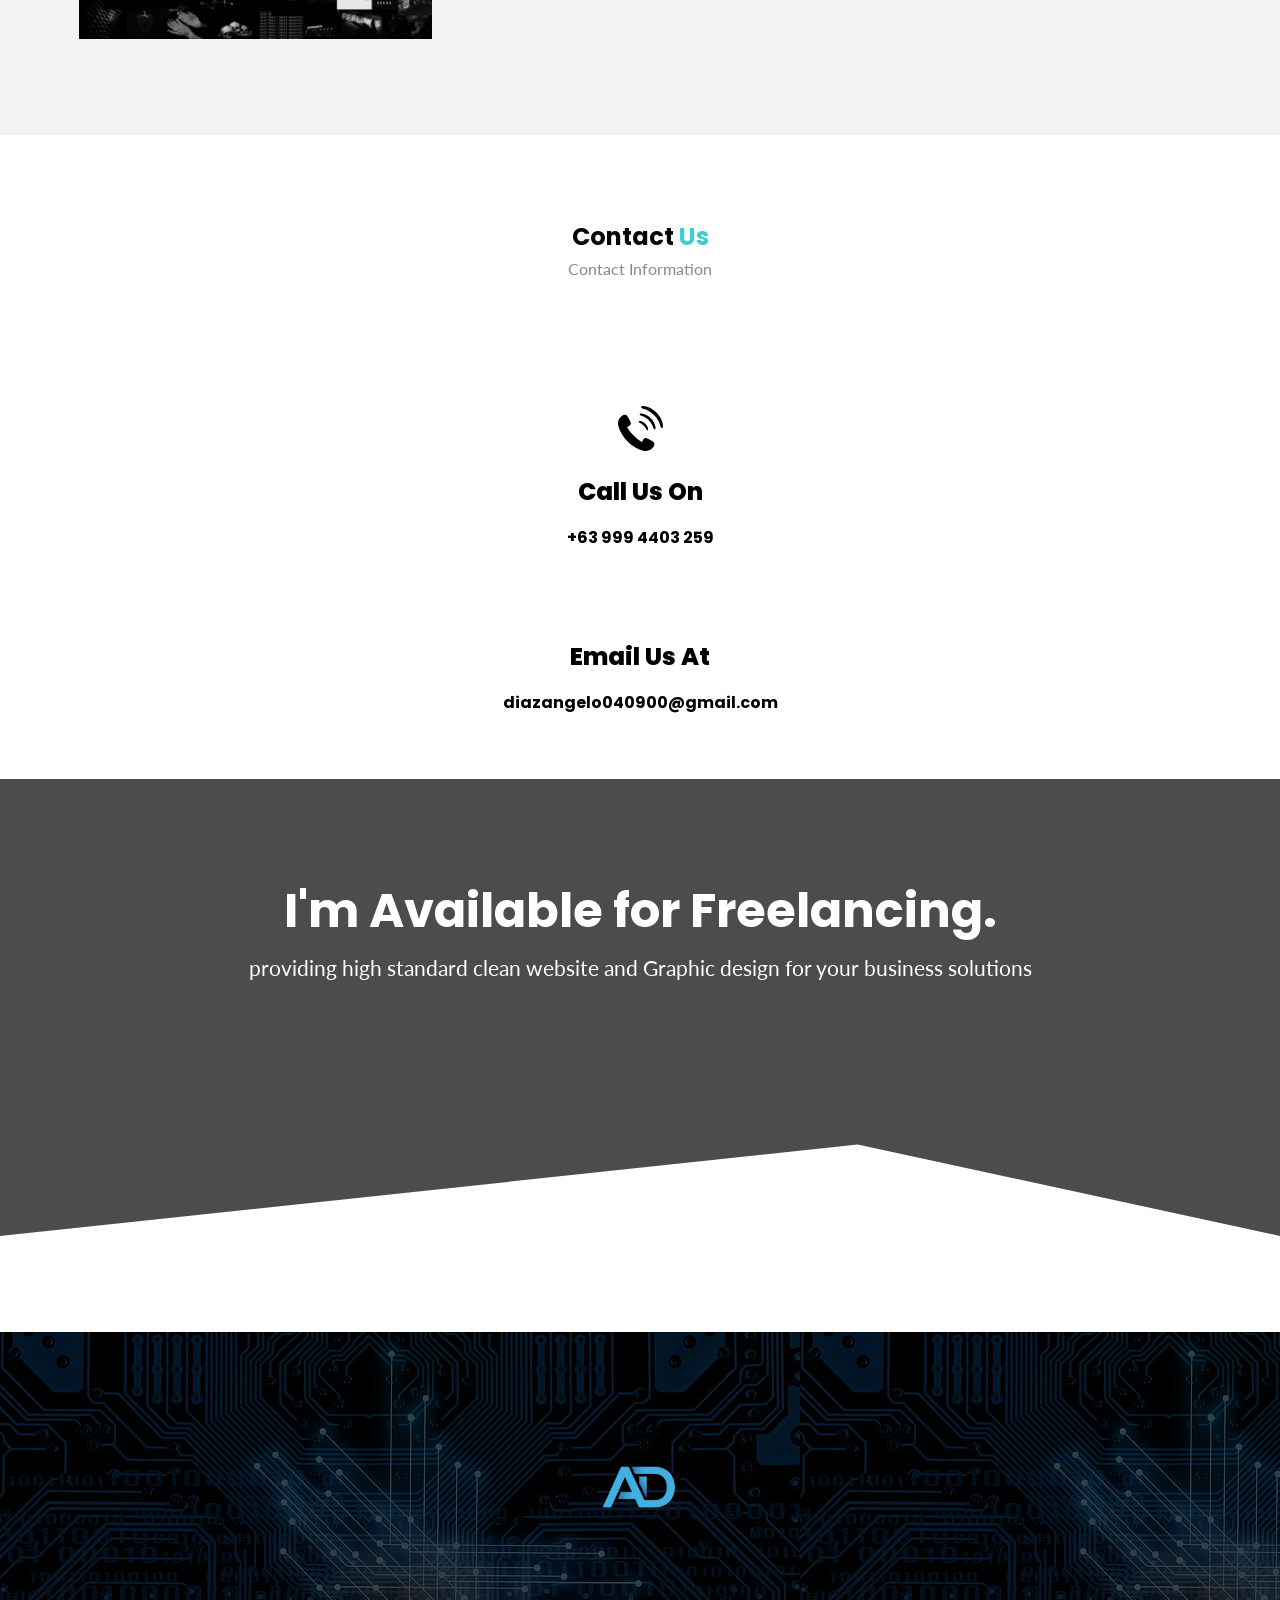
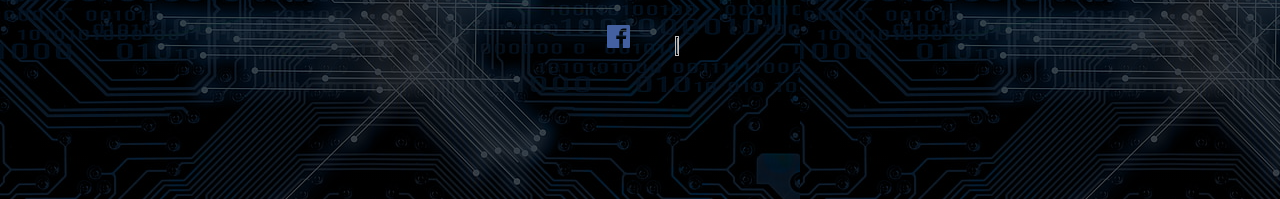
==== commit e1ffaca9: "Update personal information and services offered" ====
--- a/index.html
+++ b/index.html
@@ -52,45 +52,58 @@
                         <img src="./images/1x11.png" alt="">
                     </div>
                     <div class="right flex-1">
-                        <h6>Angelo Diaz</h6>
-                        <h1>I’m a System <span>Developer</span></h1>
-                        <p>System Developer & Graphic Artist: Merging Code with Creative Design</p>
-                        <div>
-                            
-                        </div>
+    <h6>Angelo Diaz</h6>
+    <h1>I’m a <span>Virtual Assistant</span></h1>
+    <p>Helping businesses stay organized and efficient through structured digital support. 
+       With a background in System Development and Graphic Design, I bring both reliability and creativity to every project.</p>
+    <div class="recent-work">
+        <a href="https://web.facebook.com/profile.php?id=61583658244017" target="_blank" class="btn btn-secondary">
+            View My Recent Work
+        </a>
+    </div>
+</div>
                     </div>
                 </div>
             </div>
         </header>
 
-        <section id="about" class="about">
-            <div class="container flex items-center about-inner-wrap">
-                <div class="flex-1">
-                    <img class="about-me-img" src="./images/Untitled design.png" alt="">
-                </div>
-                <div class="flex-1 right">
-                    <h1>About <span>Me</span></h1>
-                    <h3>Hello! I’m Angelo Diaz.</h3>
-                    <p> A System Developer and Graphic Artist with a passion for blending technology and creativity. I design efficient software systems while also crafting stunning visuals that engage users.
-
-System Development
-I specialize in building scalable, user-friendly applications using a range of programming languages and technologies like HTML, PHP, JavaScript, Python, Node.js, and React. Whether it's backend systems or database management, I focus on clean, maintainable code and seamless user experiences.</p>
-<p> 
-Graphic Design
-As a graphic artist, I create everything from logos and branding to UI/UX designs and digital illustrations. I use tools like Photoshop, Illustrator, Figma or different platforms to bring ideas to life with a perfect balance of creativity and functionality.
-</p>
-
-<p> 
-
-With expertise in both development and design, I bring a holistic approach to every project—ensuring that both the technical and aesthetic elements come together to create meaningful, impactful solutions.</p>
-                    <div class="social">
-                        <a href="#"><img src="./images/logo.png" alt=""></a>
-                        <a href="https://www.facebook.com/watda.fvqq"><img src="./images/fb.svg" alt=""></a>
-                        <a href="https://www.instagram.com/watda.fvqq/"> <img src="./images/instagram.svg" alt=""></a>
-                    </div>
-                </div>
-            </div>
-        </section>
+       <section id="about" class="about">
+    <div class="container flex items-center about-inner-wrap">
+        <div class="flex-1">
+            <img class="about-me-img" src="./images/Untitled design.png" alt="">
+        </div>
+        <div class="flex-1 right">
+            <h1>About <span>Me</span></h1>
+            <h3>Hello! I’m Angelo Diaz.</h3>
+            <p>
+                A dedicated <strong>Virtual Assistant</strong> with a passion for organization, efficiency, and client support. I specialize in managing administrative tasks, streamlining workflows, and ensuring smooth day-to-day operations for businesses and professionals. From inbox and calendar management to data entry, reporting, and research, I bring reliability, attention to detail, and professionalism to every project.
+            </p>
+            <p>
+                <strong>Virtual Assistance Expertise</strong><br>
+                - Administrative Support & Task Management<br>
+                - Email & Calendar Management<br>
+                - Data Entry & Reporting<br>
+                - Social Media Assistance & Content Scheduling<br>
+                - Client Communication & Customer Support<br>
+                - Microsoft Office & Google Workspace<br>
+                - Time Management & Multitasking
+            </p>
+            <p>
+                <strong>System Development Background</strong><br>
+                Alongside my Virtual Assistant skills, I bring experience as a <strong>System Developer</strong>, with technical strengths in building and maintaining scalable applications. I work with technologies like HTML, PHP, JavaScript, Python, Node.js, and React, focusing on clean, maintainable code and user-friendly systems. My background in database management, troubleshooting, and workflow automation adds depth to my support, allowing me to bridge both administrative and technical needs.
+            </p>
+            <p>
+                <strong>Creative Edge</strong><br>
+                I also have a strong interest in <strong>Graphic Design</strong>, creating logos, branding materials, and UI/UX designs using tools like Photoshop, Illustrator, and Figma. This blend of creativity and technical expertise ensures that I deliver solutions that are both functional and visually engaging.
+            </p>
+            <div class="social">
+                <a href="#"><img src="./images/logo.png" alt=""></a>
+                <a href="https://www.facebook.com/watda.fvqq"><img src="./images/fb.svg" alt=""></a>
+                <a href="https://www.instagram.com/watda.fvqq/"> <img src="./images/instagram.svg" alt=""></a>
+            </div>
+        </div>
+    </div>
+</section>
         <section id="services" class="services">
             <div class="container">
                 <h1 class="section-heading"><span>  </span>Services</h1>
@@ -118,10 +131,74 @@
 Let’s turn your social media into a powerful marketing tool.
                         </p>
                     </div>
-                   
+                     <div class="card">
+                    <img src="./images/code.svg" alt="">
+                    <h2>Data Entry & Admin Support</h2>
+                    <p>Accurate data entry, file organization, internet research, and administrative support to keep your business running smoothly.</p>
+                </div>
+
+                <div class="card">
+                    <img src="./images/media.svg" alt="">
+                    <h2>Social Media Management</h2>
+                    <p>Content scheduling, caption writing, and engagement to grow your social media presence effectively.</p>
+                </div>
+
+                <div class="card">
+                    <img src="./images/graphic.svg" alt="">
+                    <h2>Graphic Design</h2>
+                    <p>Professional Canva designs for social media posts, ads, and branding materials.</p>
+                </div>
+
+                <div class="card">
+                    <img src="./images/code.svg" alt="">
+                    <h2>Lead Generation</h2>
+                    <p>Targeted prospect research, email list building, and CRM organization to help grow your client base.</p>
+                </div>
+
+                <div class="card">
+                    <img src="./images/media.svg" alt="">
+                    <h2>Meta Ads Support</h2>
+                    <p>Basic Facebook & Instagram ads setup, audience targeting, and performance tracking.</p>
+                </div>
+</div>
                 </div>
             </div>
         </section>
+
+       <section id="certifications" class="certifications">
+  <div class="container">
+    <h1 class="section-heading">My <span>Certifications</span></h1>
+    <p>Verified training and certifications</p>
+
+    <div class="cert-grid">
+      <div class="cert-card">
+        <img src="./certif/cofdataentry.png" alt="Data Entry Certificate" class="cert-img">
+      </div>
+      <div class="cert-card">
+        <img src="./certif/cofsocialmediamanagement.png" alt="Meta Ads Certificate" class="cert-img">
+      </div>
+      <div class="cert-card">
+        <img src="./certif/cofcanva.png" alt="Virtual Assistant Certificate" class="cert-img">
+      </div>
+      <div class="cert-card">
+        <img src="./certif/cofleadgeneration.png" alt="Lead Generation Certificate" class="cert-img">
+      </div>
+      <div class="cert-card">
+        <img src="./certif/cofmetaadvertising.png" alt="Social Media Certificate" class="cert-img">
+      </div>
+      <div class="cert-card">
+        <img src="./certif/cofgraphicdesign.png" alt="Graphic Design Certificate" class="cert-img">
+      </div>
+    </div>
+  </div>
+</section>
+
+<!-- Modal Structure -->
+<div id="certModal" class="modal">
+  <span class="close">&times;</span>
+  <img class="modal-content" id="modalImg">
+  <div id="caption"></div>
+</div>
       
         
 
@@ -131,6 +208,14 @@
                 <p>From the lens to behind your screen, welcome to my creative sanctuary!</p>
 
                 <div class="card-wrapper">
+                   <div class="card">
+                        <div class="overlay">
+                            <span>Current Work</span>
+                            <a href="./oink/content1.html">Social Media Management</a>
+                        </div>
+                        <img src="./images/cafebara11.png" alt="">
+                    </div>
+
                     <div class="card">
                         <div class="overlay">
                             <span>Previus Work</span>
@@ -152,6 +237,9 @@
                         </div>
                         <img src="./images/random.jpg" alt="">
                     </div>
+
+
+
                    
             
                 </div>
@@ -183,6 +271,7 @@
             <p> providing high standard clean website and Graphic design for your business solutions</p>
         </section>
         </section>
+
         <footer>
 
            <a href="index.html">  <img class="footer-logo" src="./images/logo.png" alt="">
@@ -202,6 +291,27 @@
     <script type="text/javascript" src="https://code.jquery.com/jquery-migrate-1.2.1.min.js"></script>
     <script type="text/javascript" src="https://cdn.jsdelivr.net/npm/slick-carousel@1.8.1/slick/slick.min.js"></script>
     <script src="./js/app.js"></script>
+    <script>
+// Get modal elements
+const modal = document.getElementById("certModal");
+const modalImg = document.getElementById("modalImg");
+const captionText = document.getElementById("caption");
+const closeBtn = document.getElementsByClassName("close")[0];
+
+// Add click event to all certificate images
+document.querySelectorAll(".cert-img").forEach(img => {
+  img.addEventListener("click", function() {
+    modal.style.display = "block";
+    modalImg.src = this.src;
+    captionText.innerHTML = this.alt;
+  });
+});
+
+// Close modal
+closeBtn.onclick = function() {
+  modal.style.display = "none";
+};
+</script>
 </body>
 
-</html>+</html>
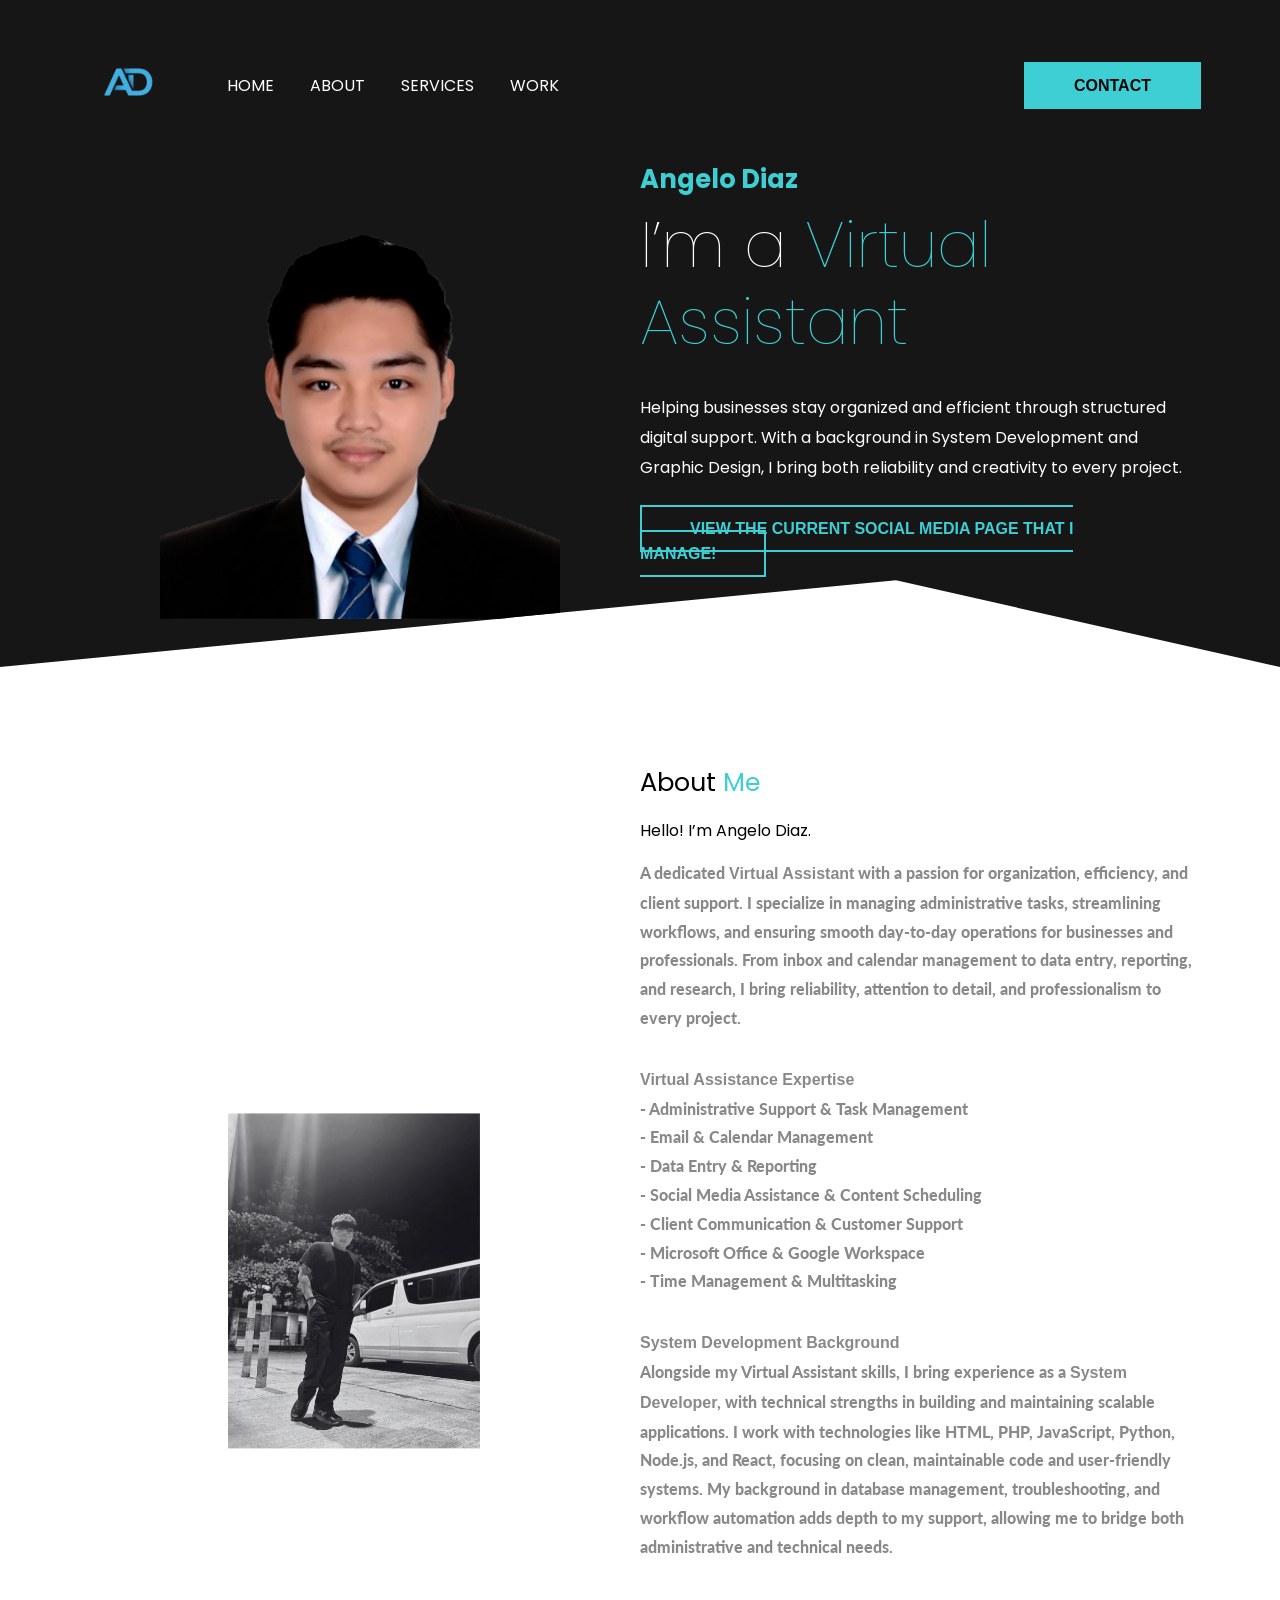
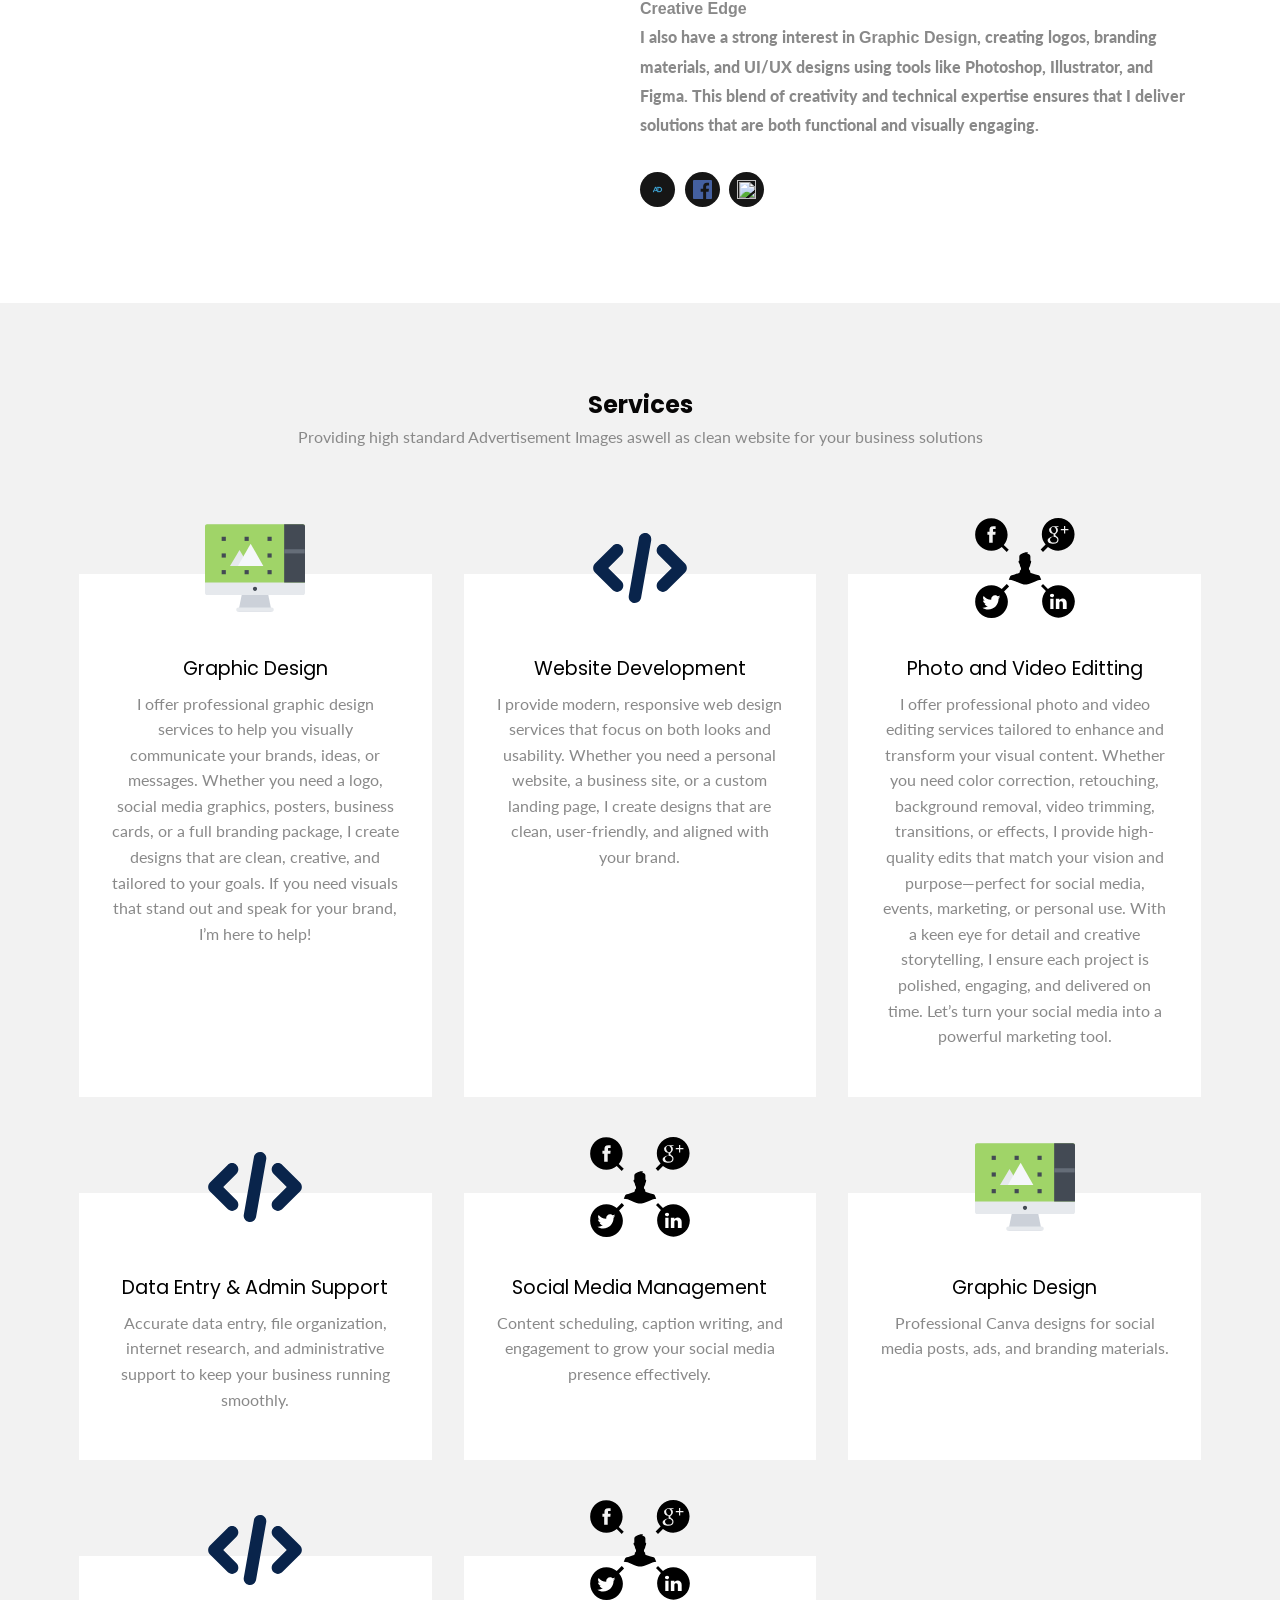
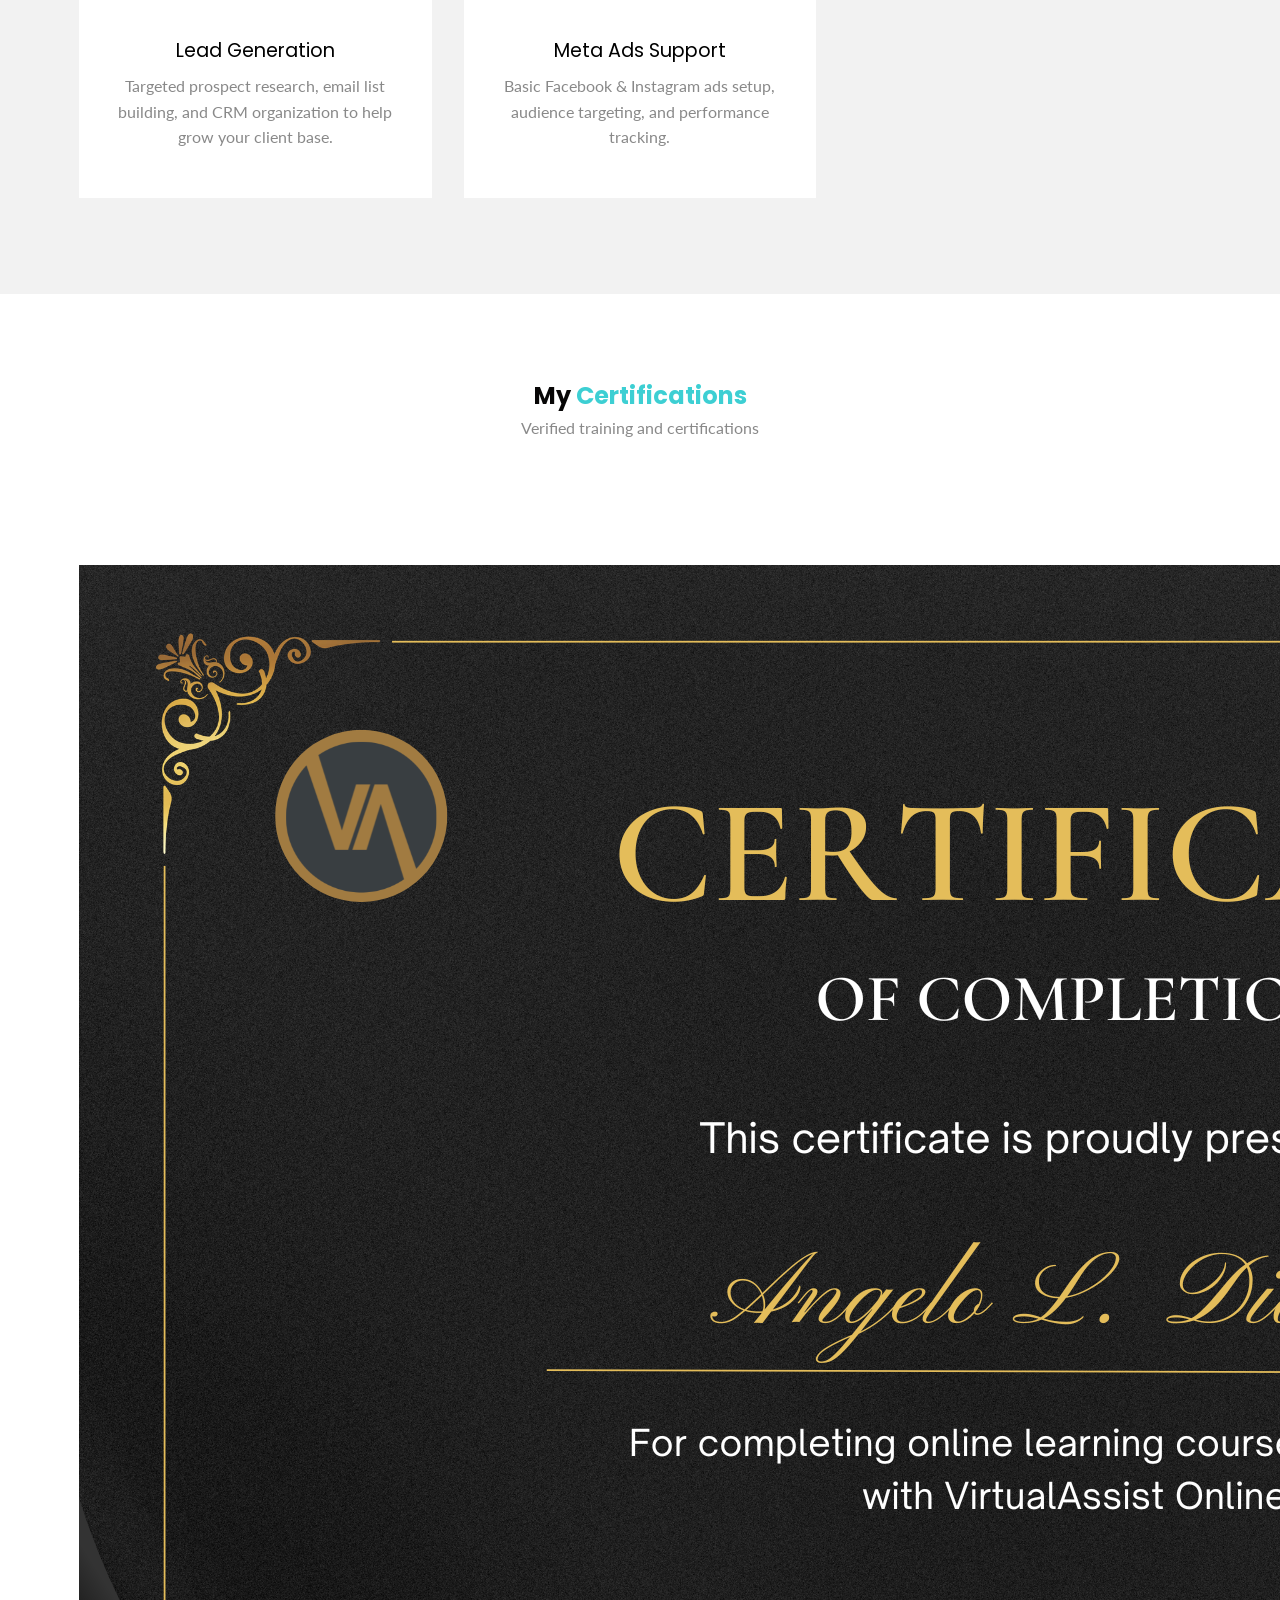
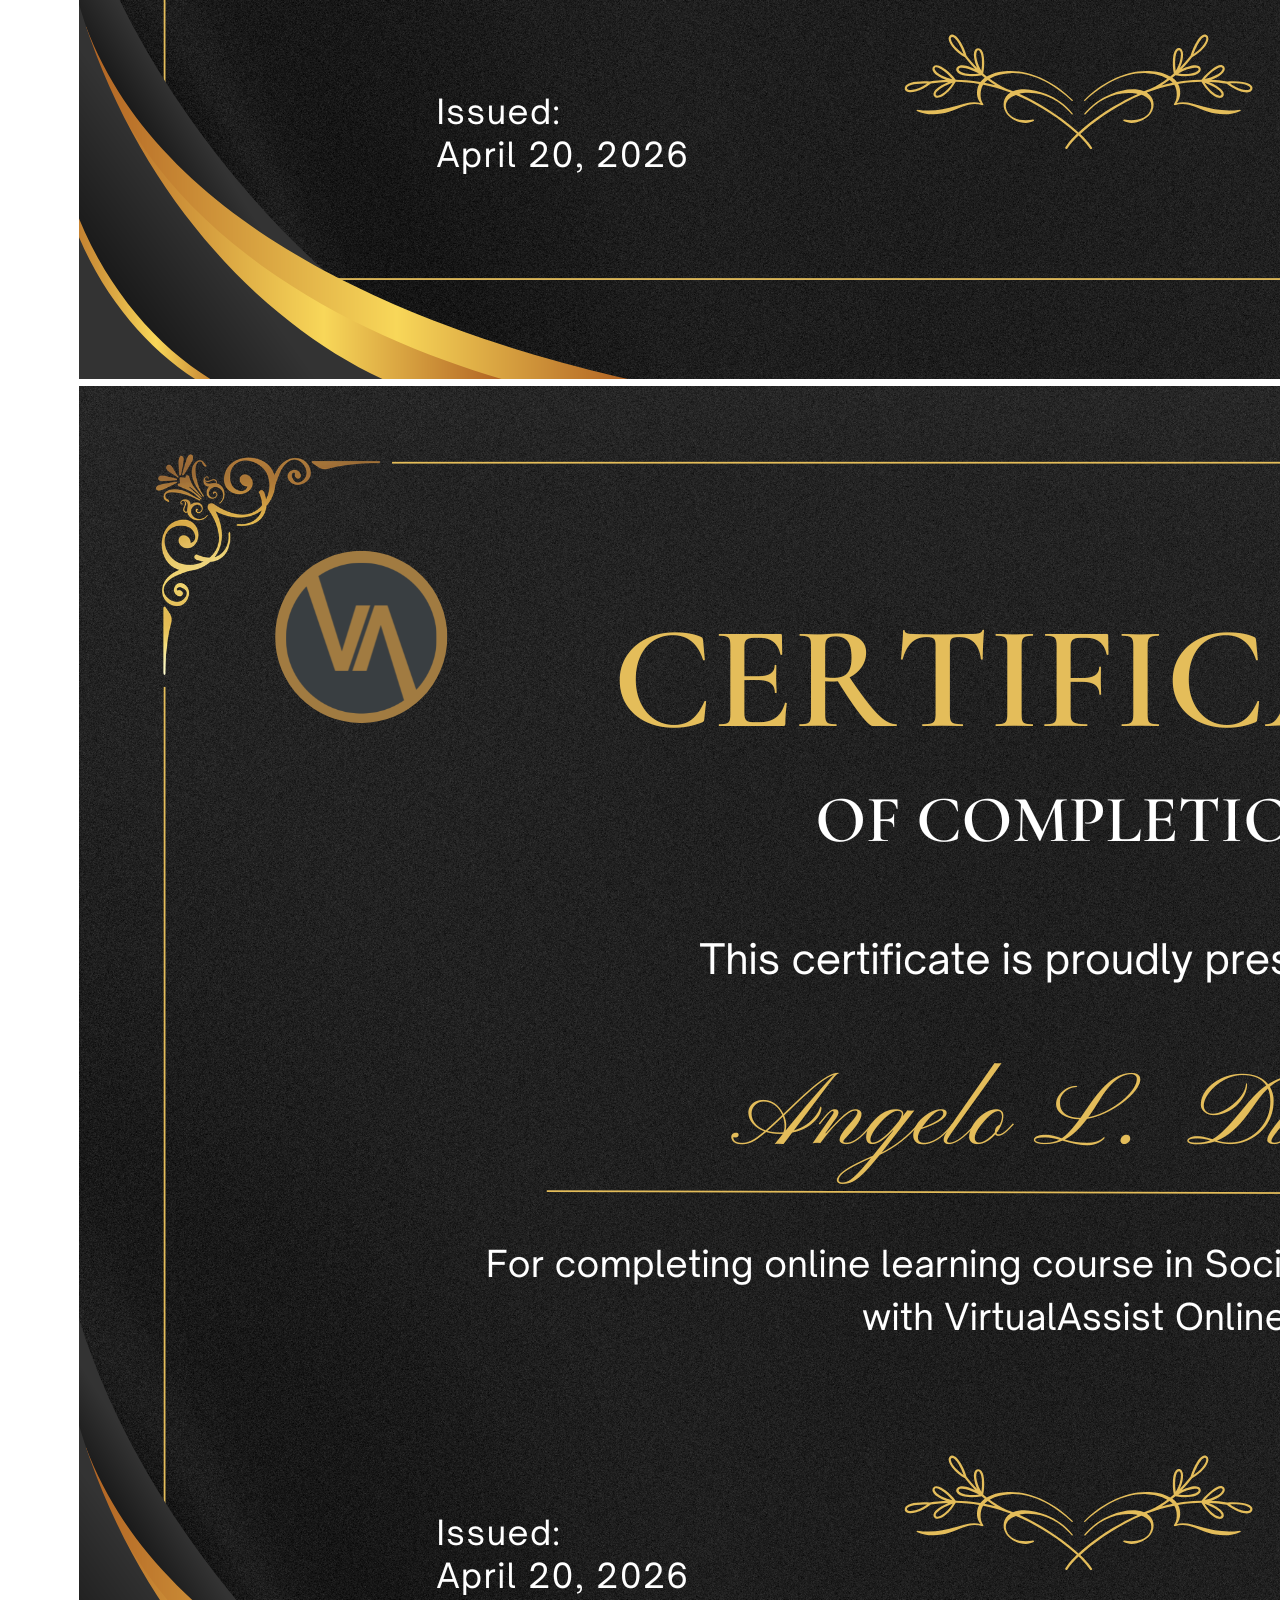
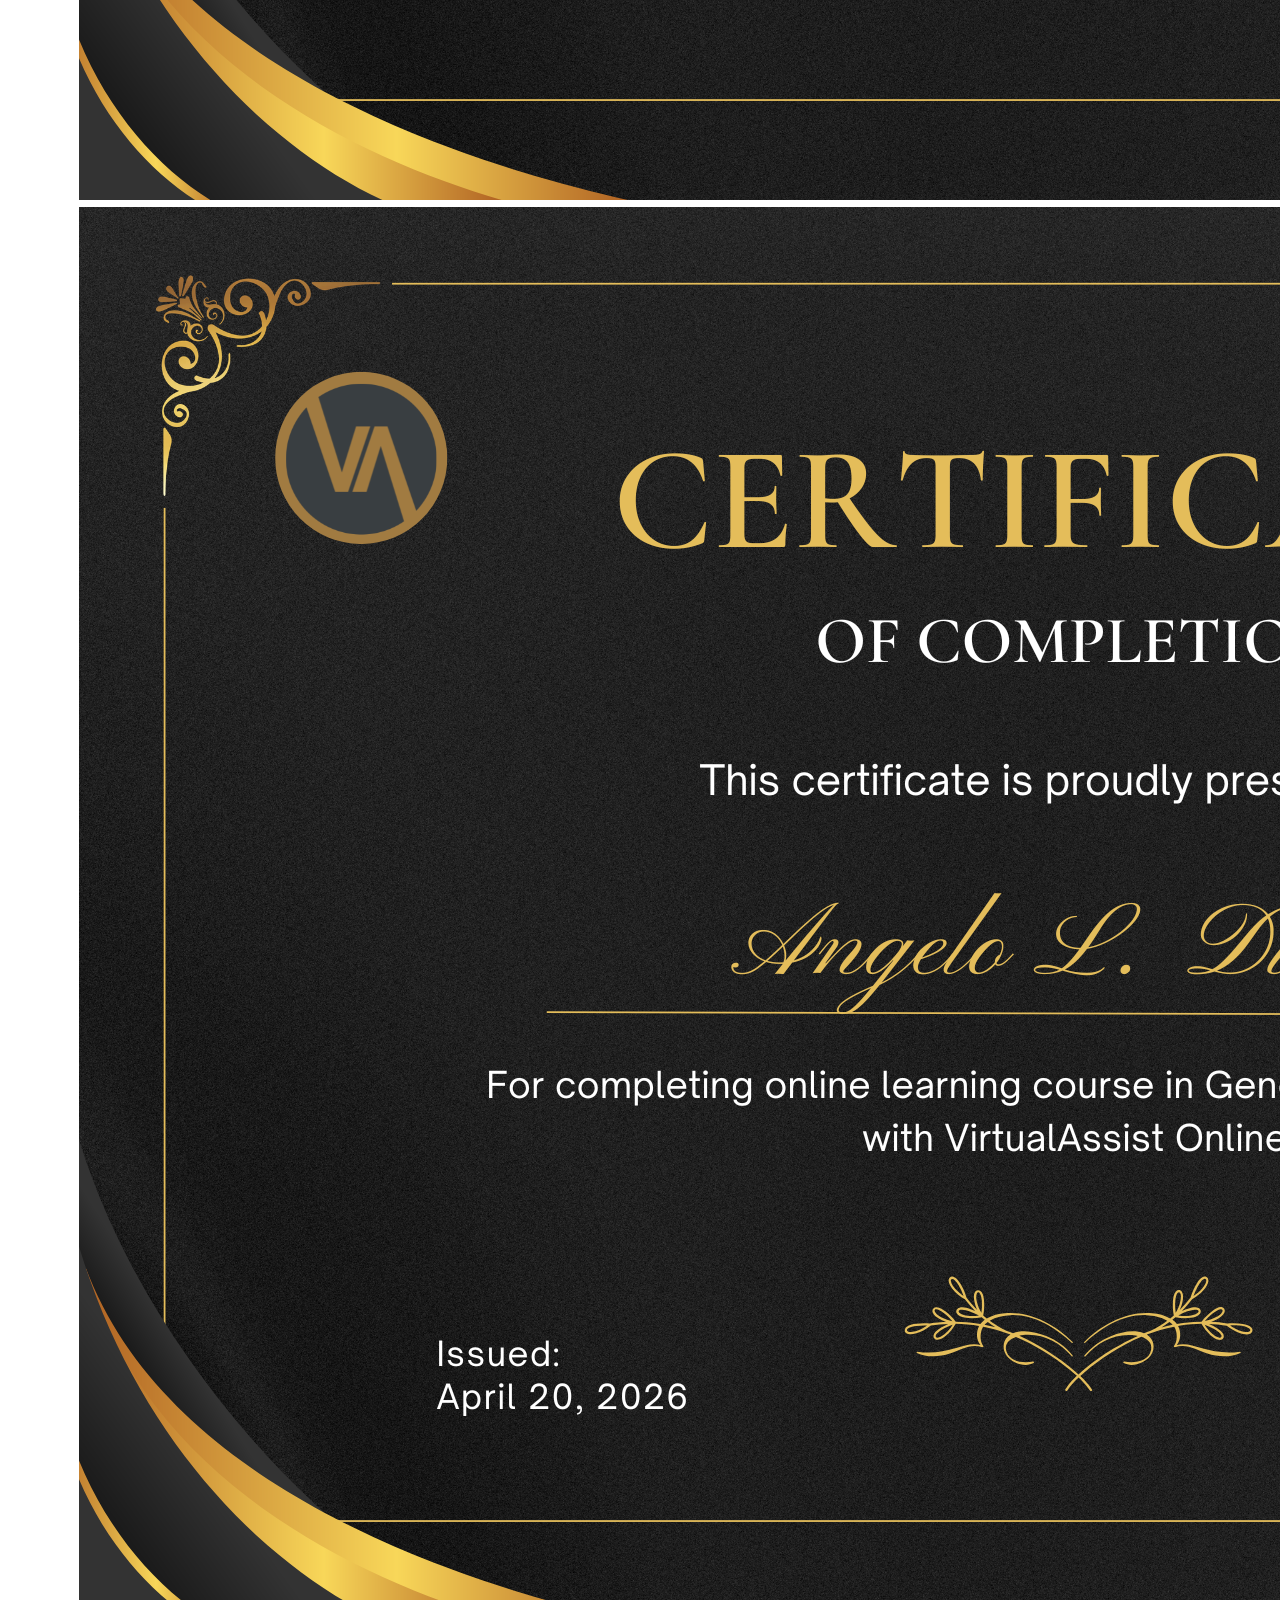
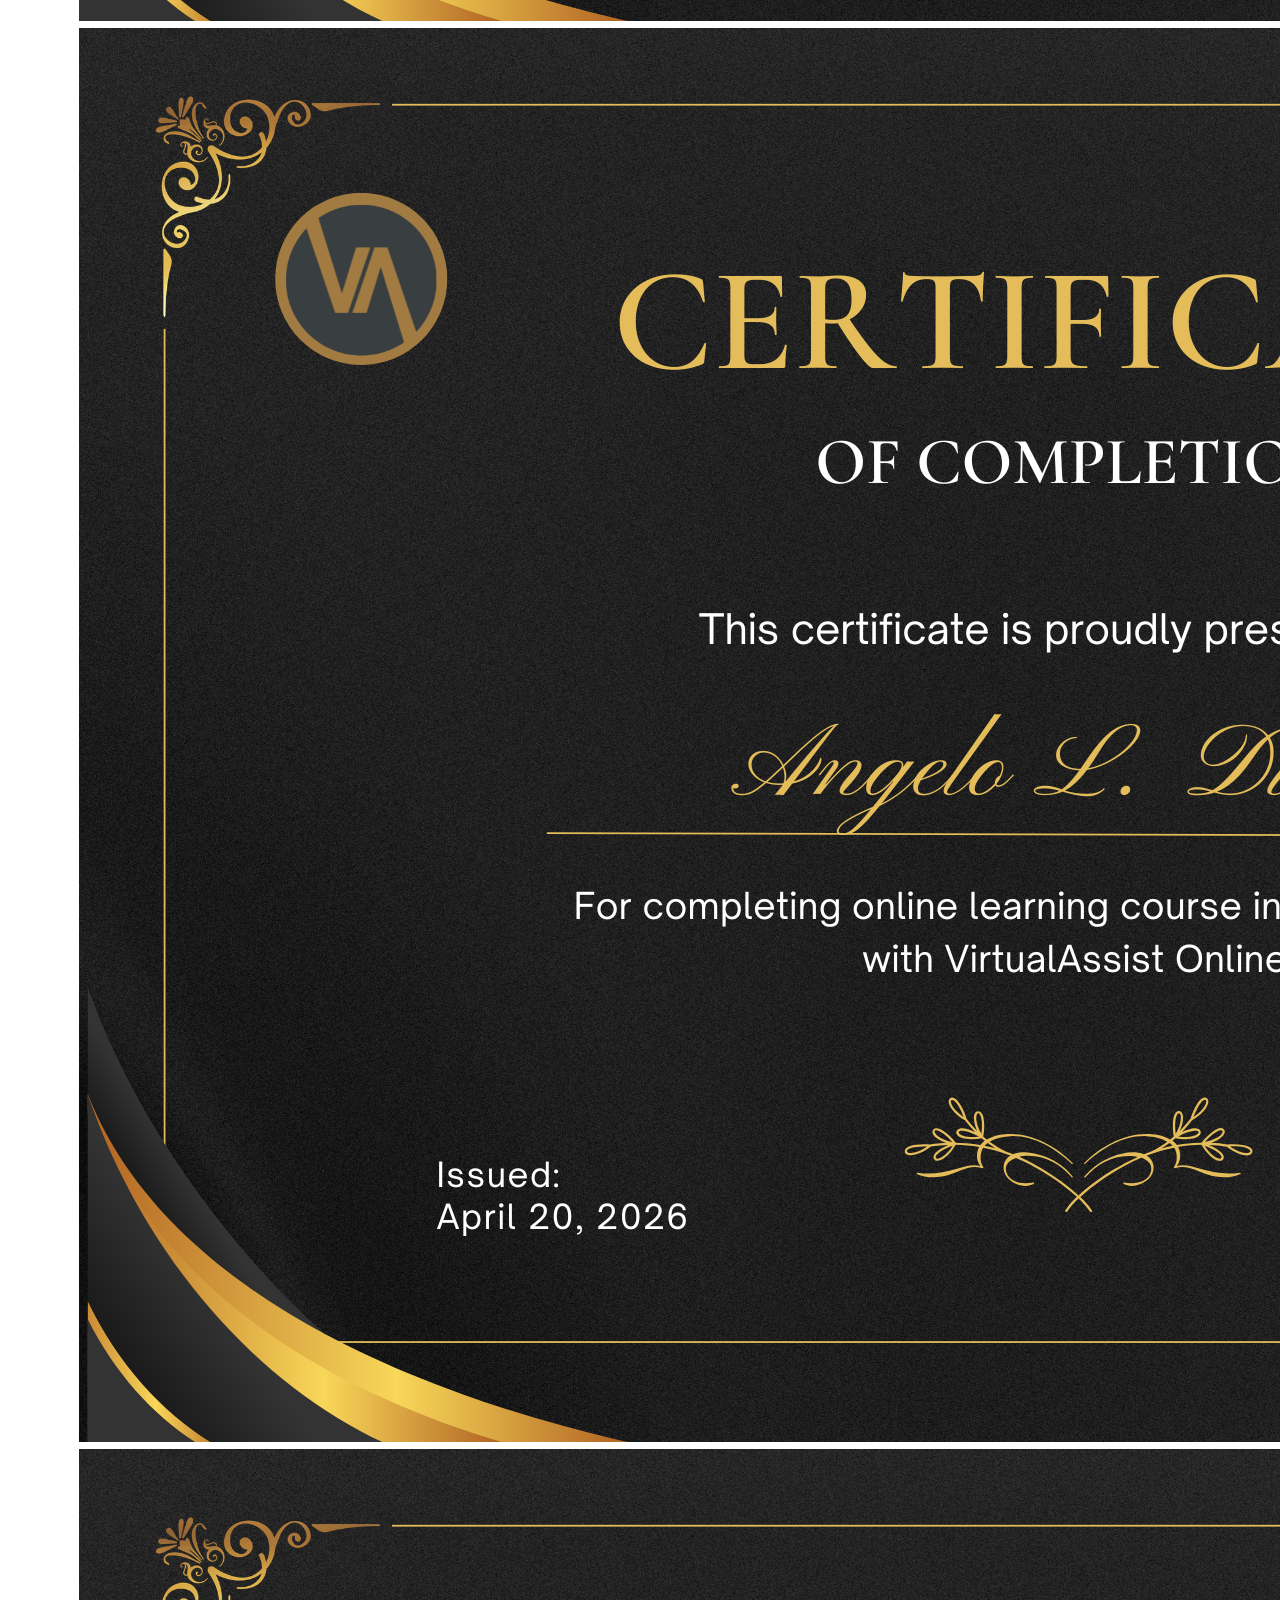
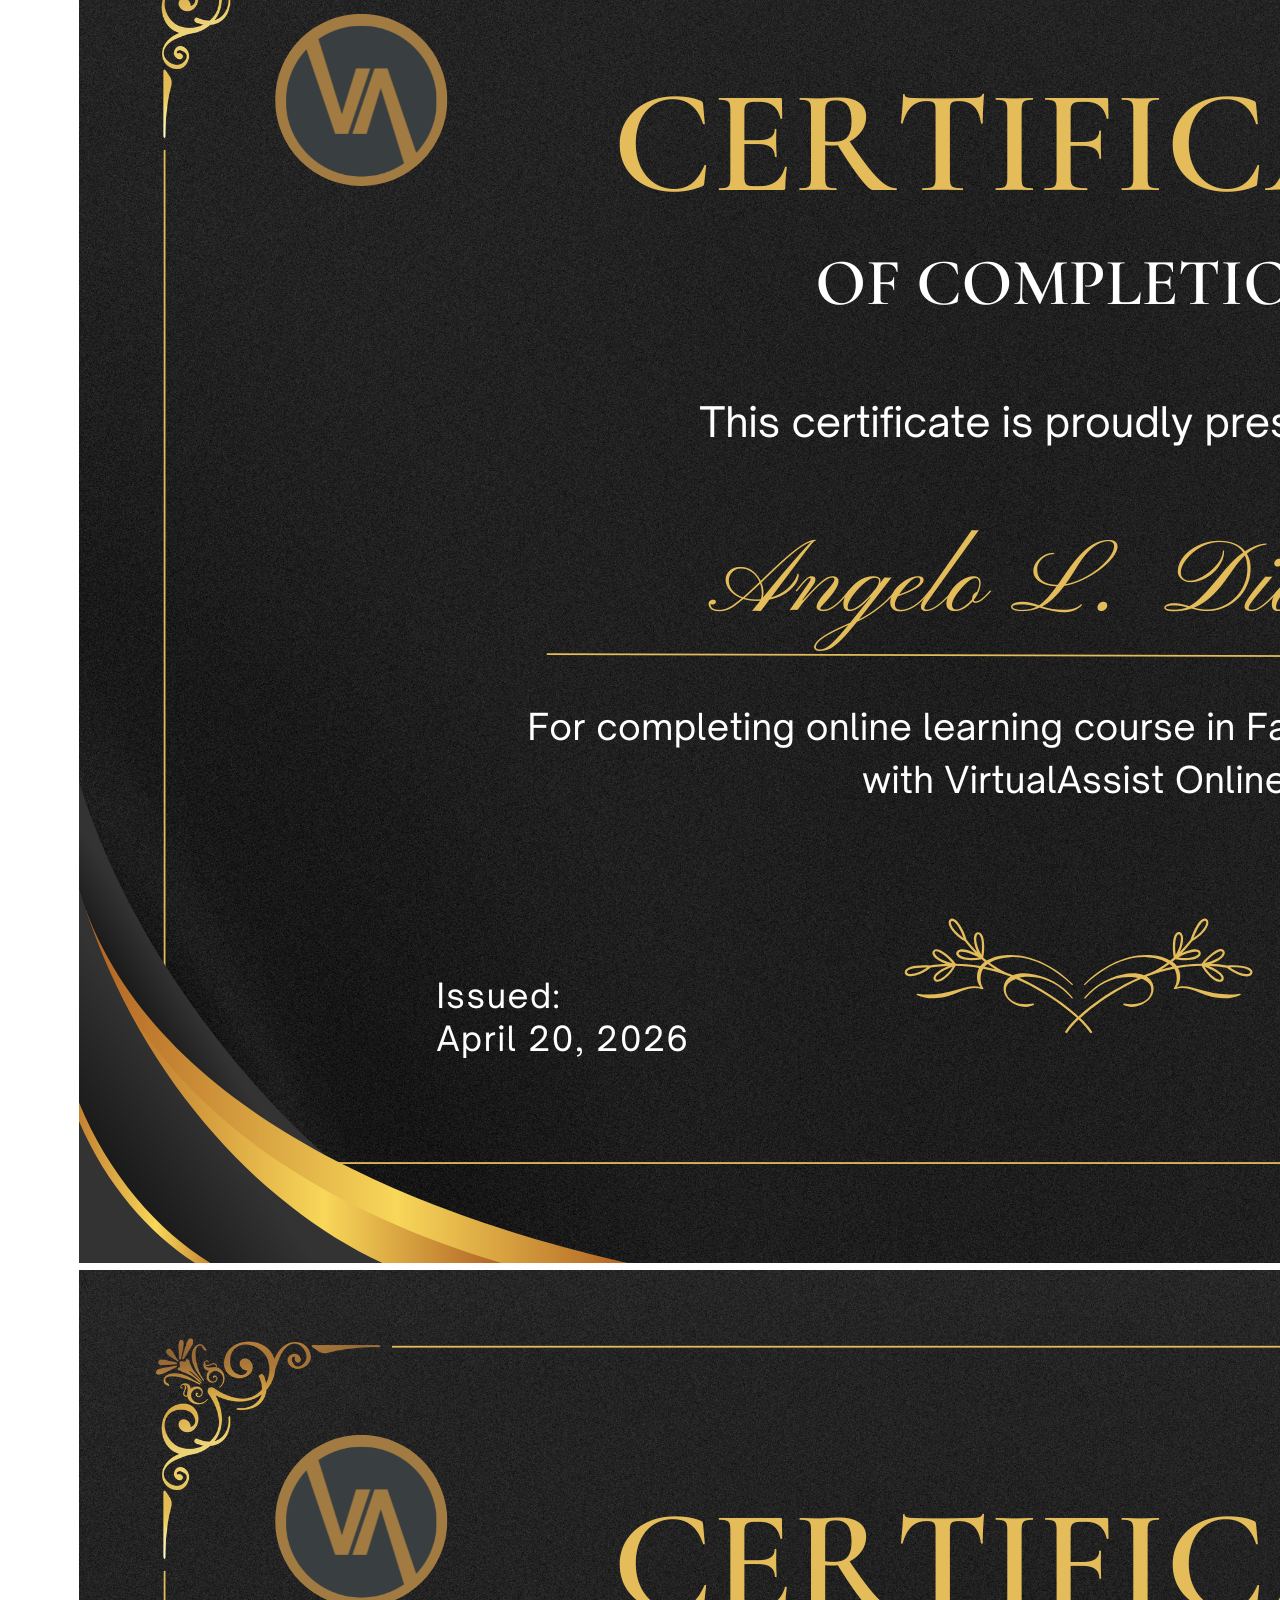
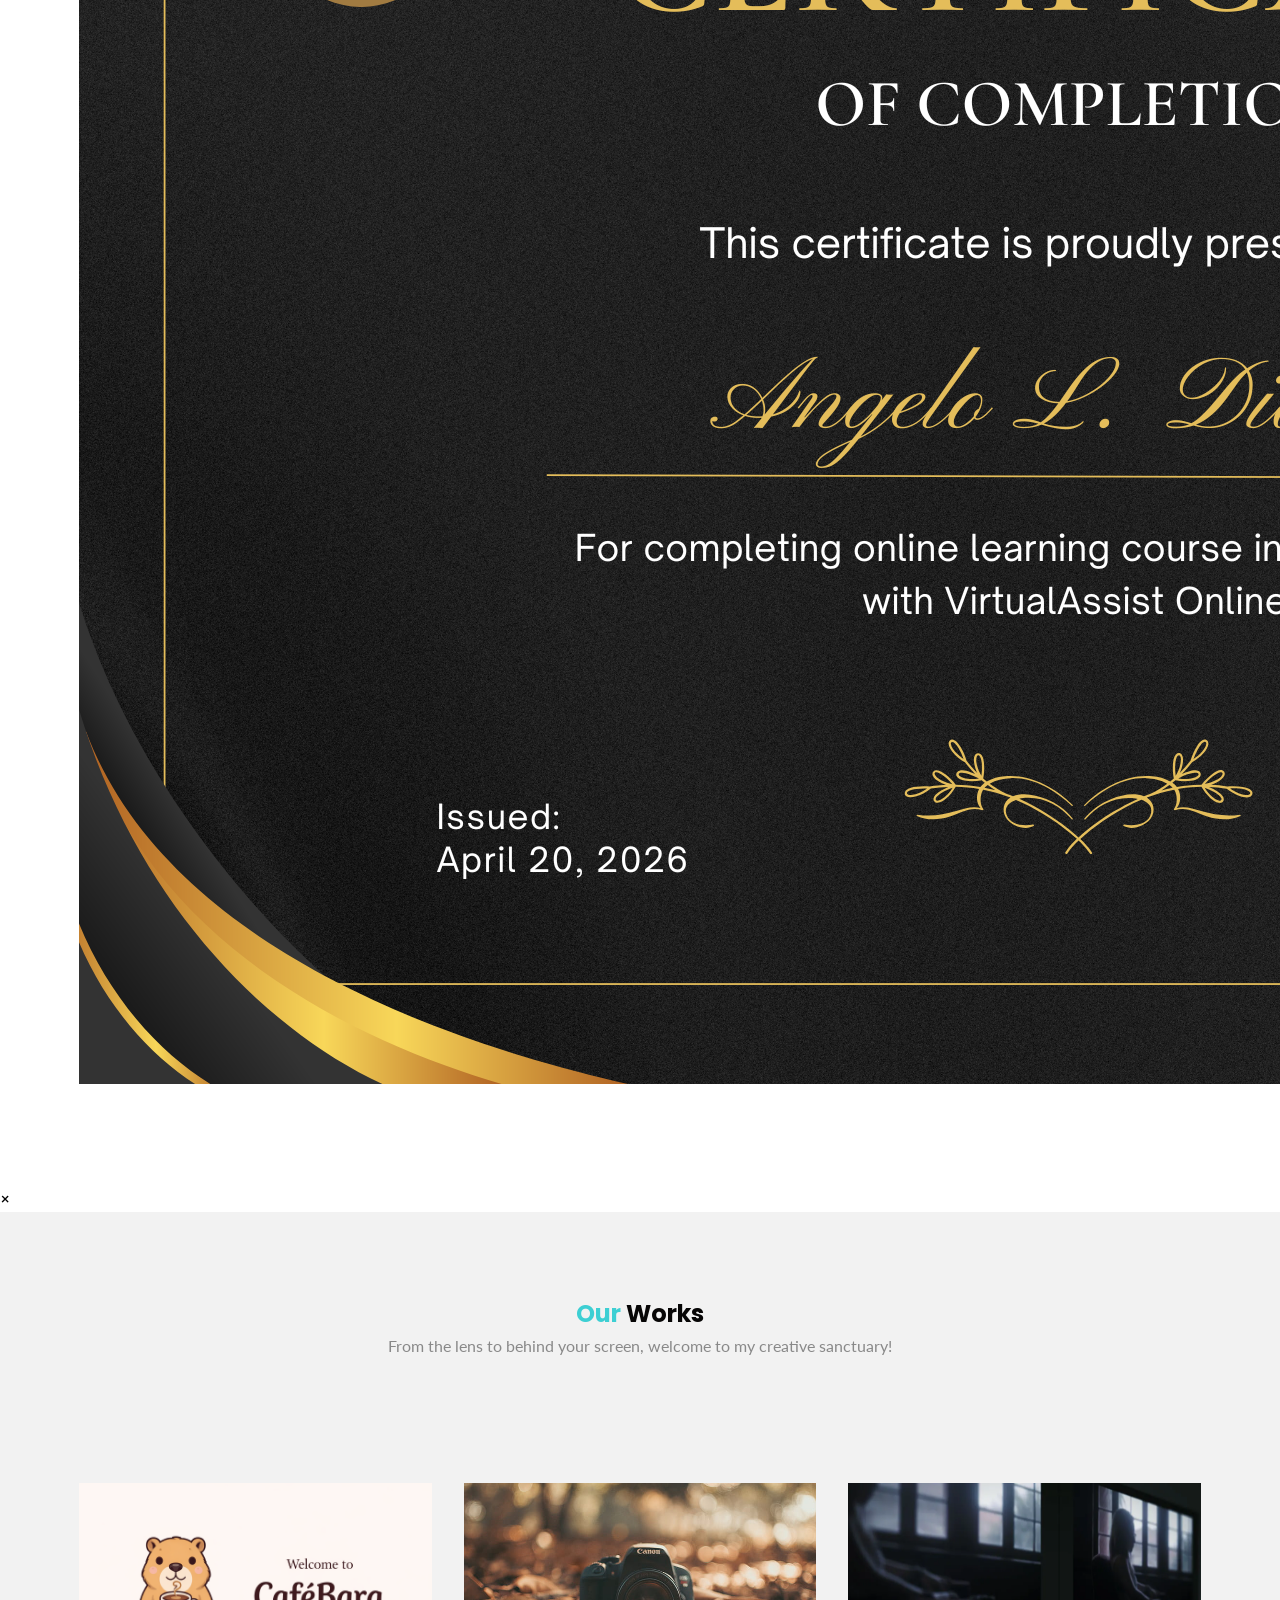
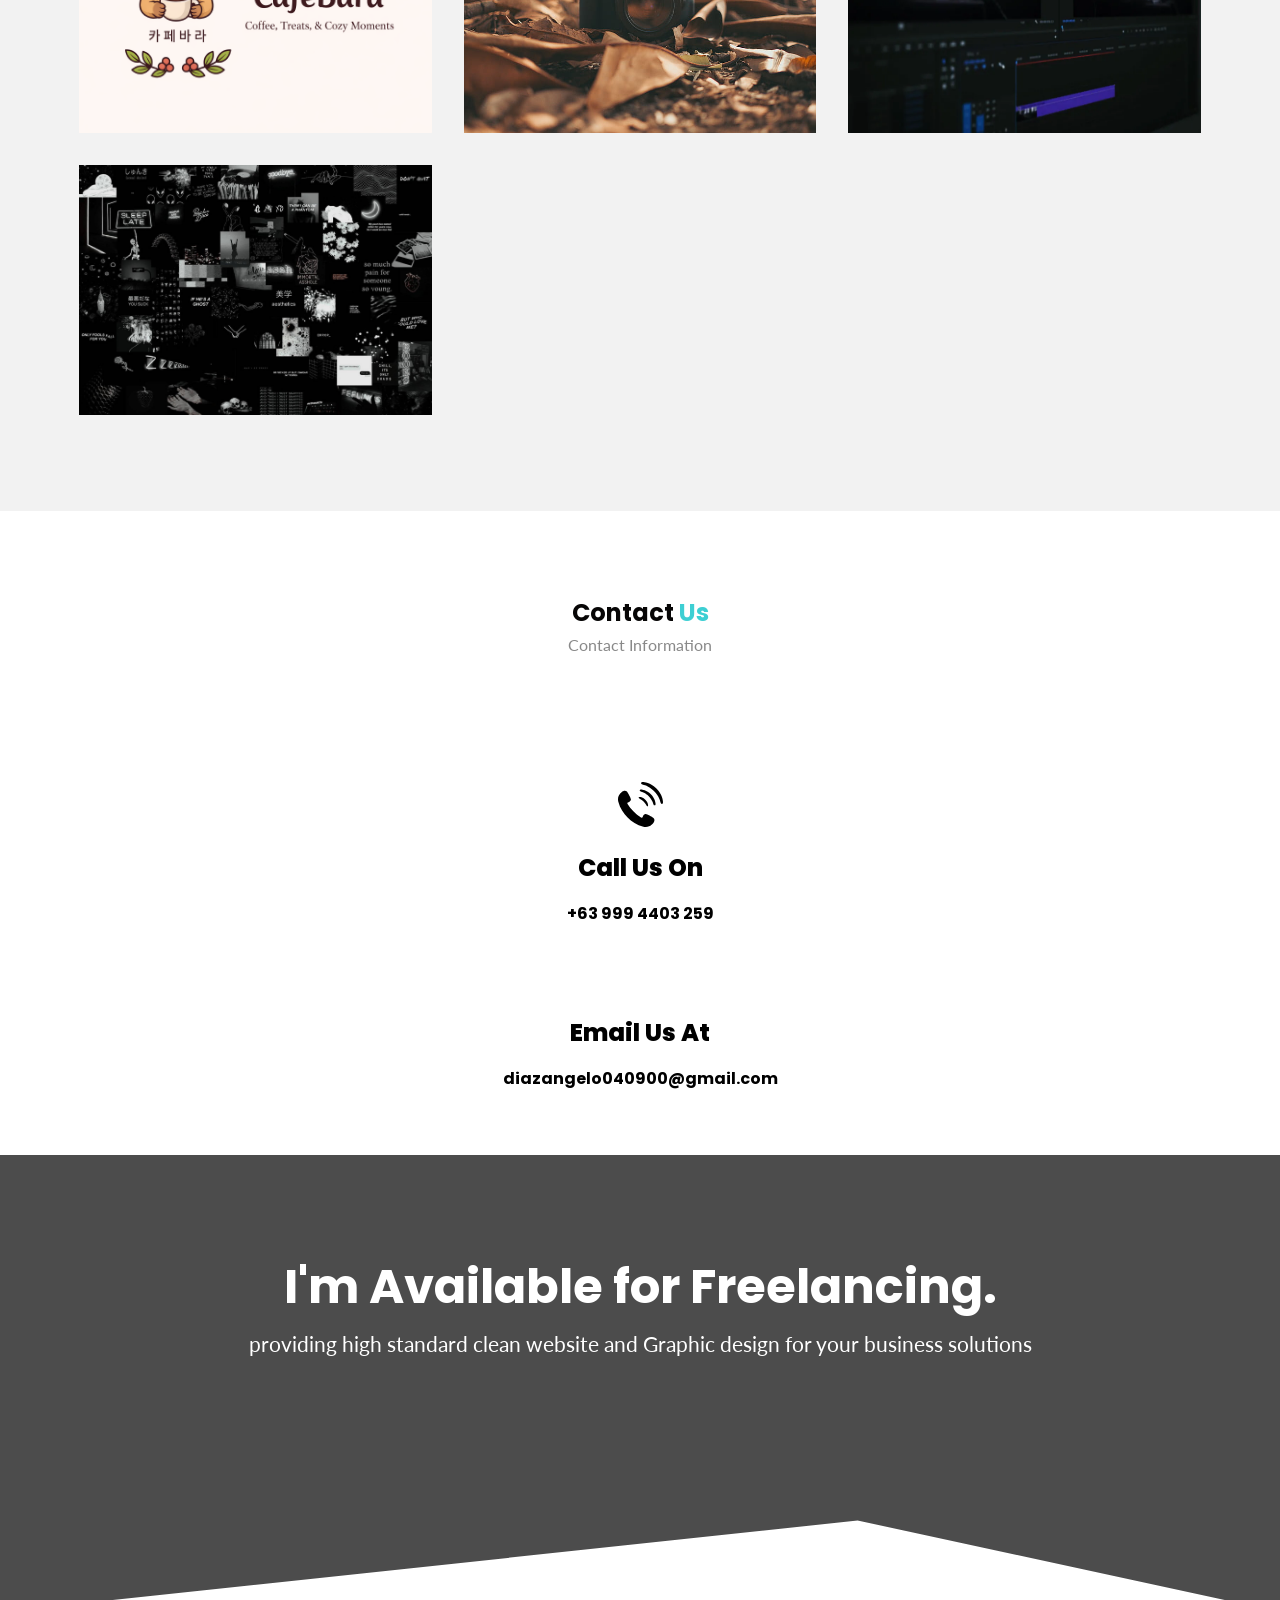
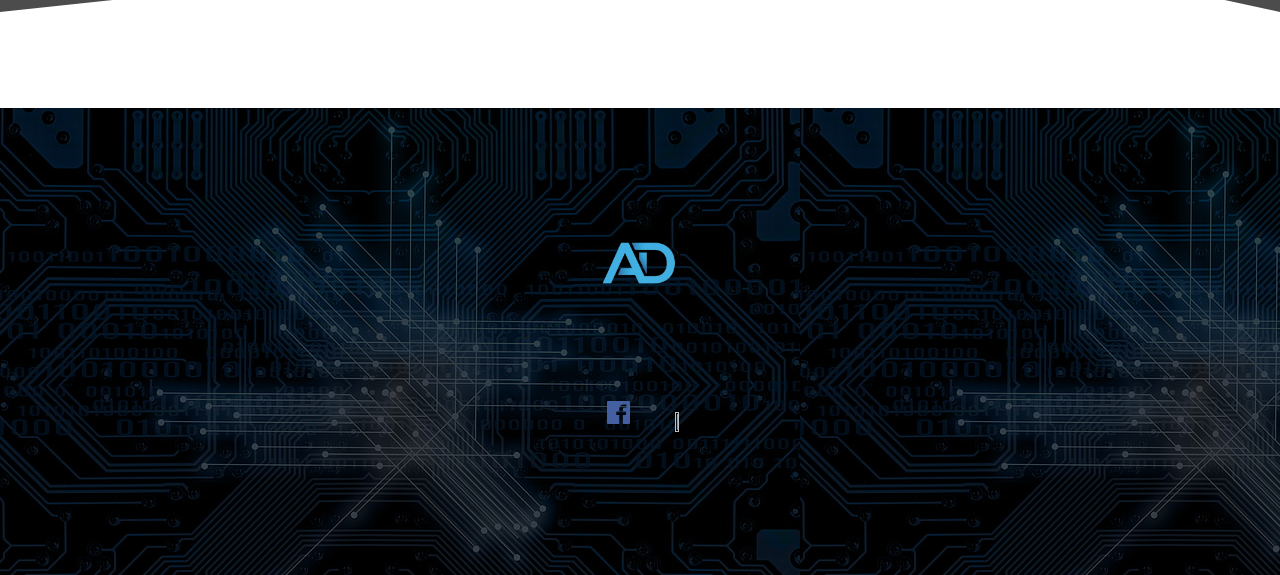
==== commit 17e2ecbe: "Update index.html" ====
--- a/index.html
+++ b/index.html
@@ -58,7 +58,7 @@
        With a background in System Development and Graphic Design, I bring both reliability and creativity to every project.</p>
     <div class="recent-work">
         <a href="https://web.facebook.com/profile.php?id=61583658244017" target="_blank" class="btn btn-secondary">
-            View My Recent Work
+            View the Current Social Media Page that I manage!
         </a>
     </div>
 </div>
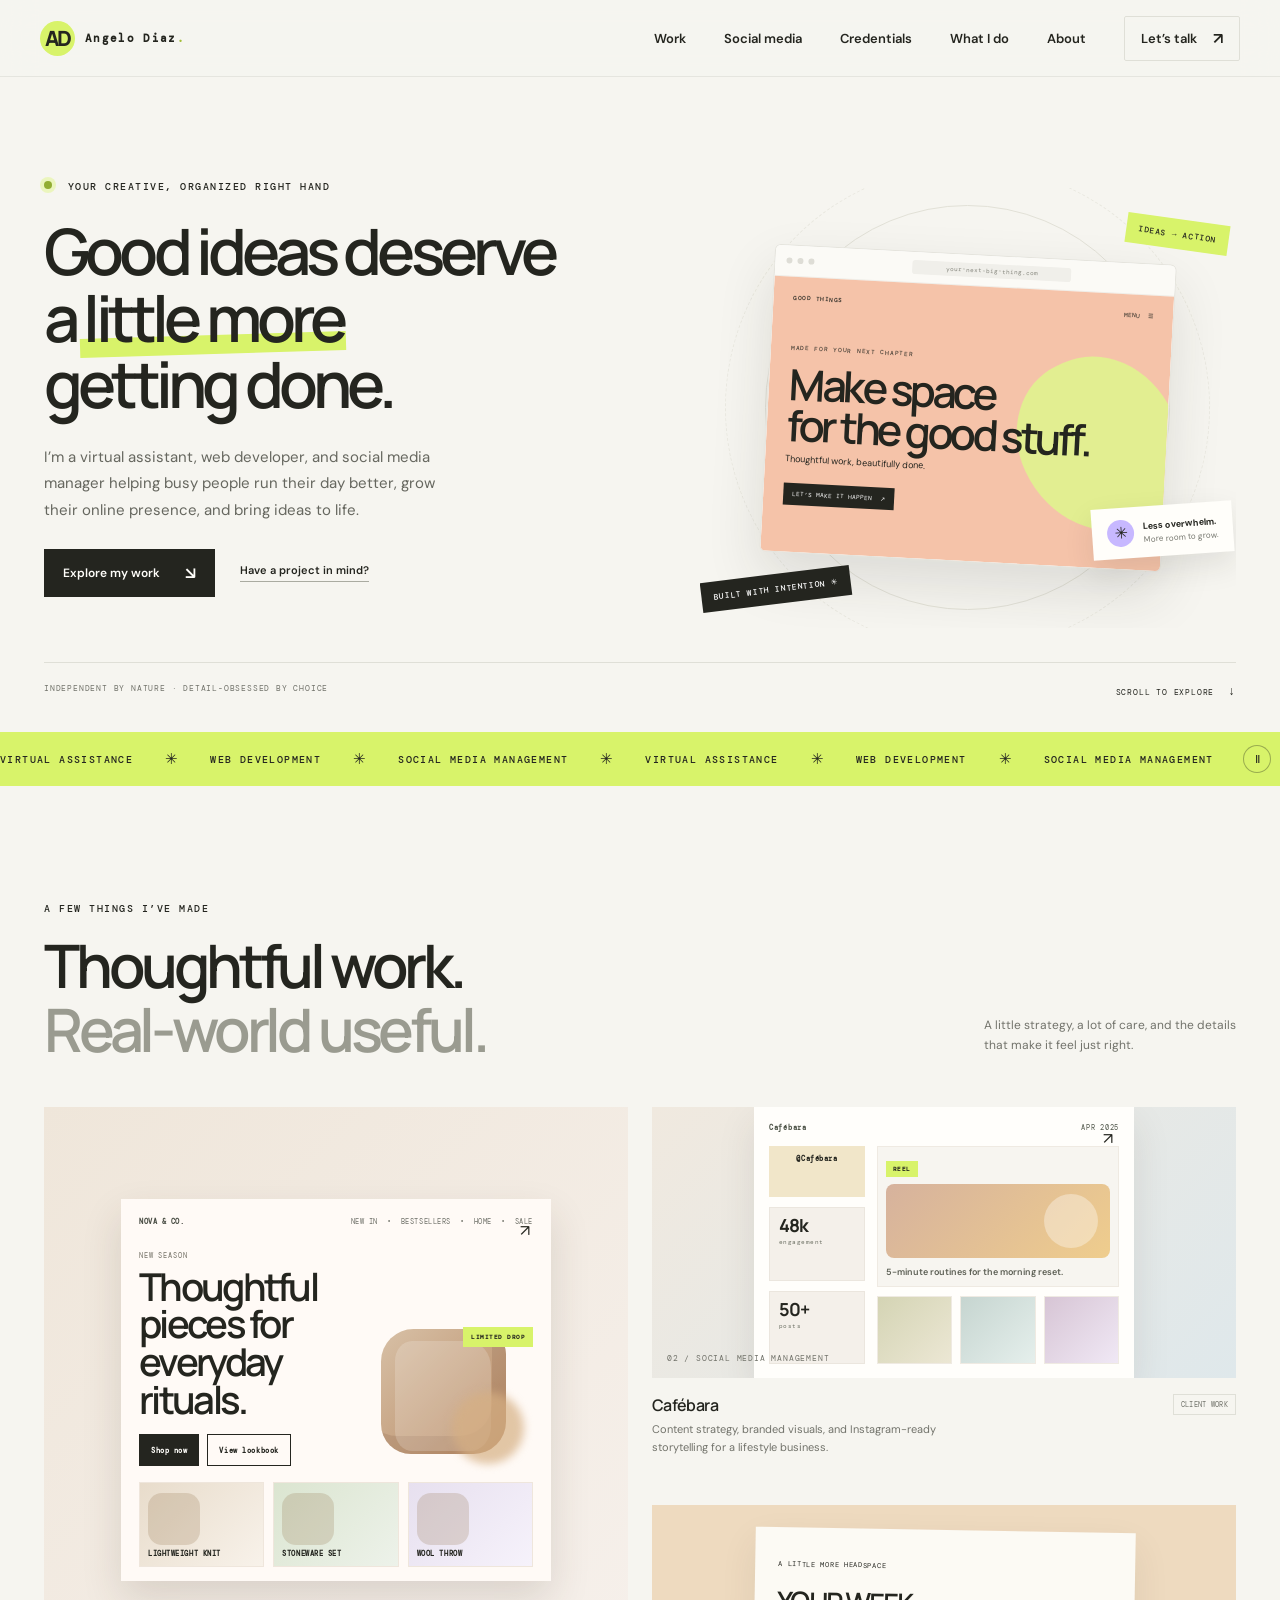
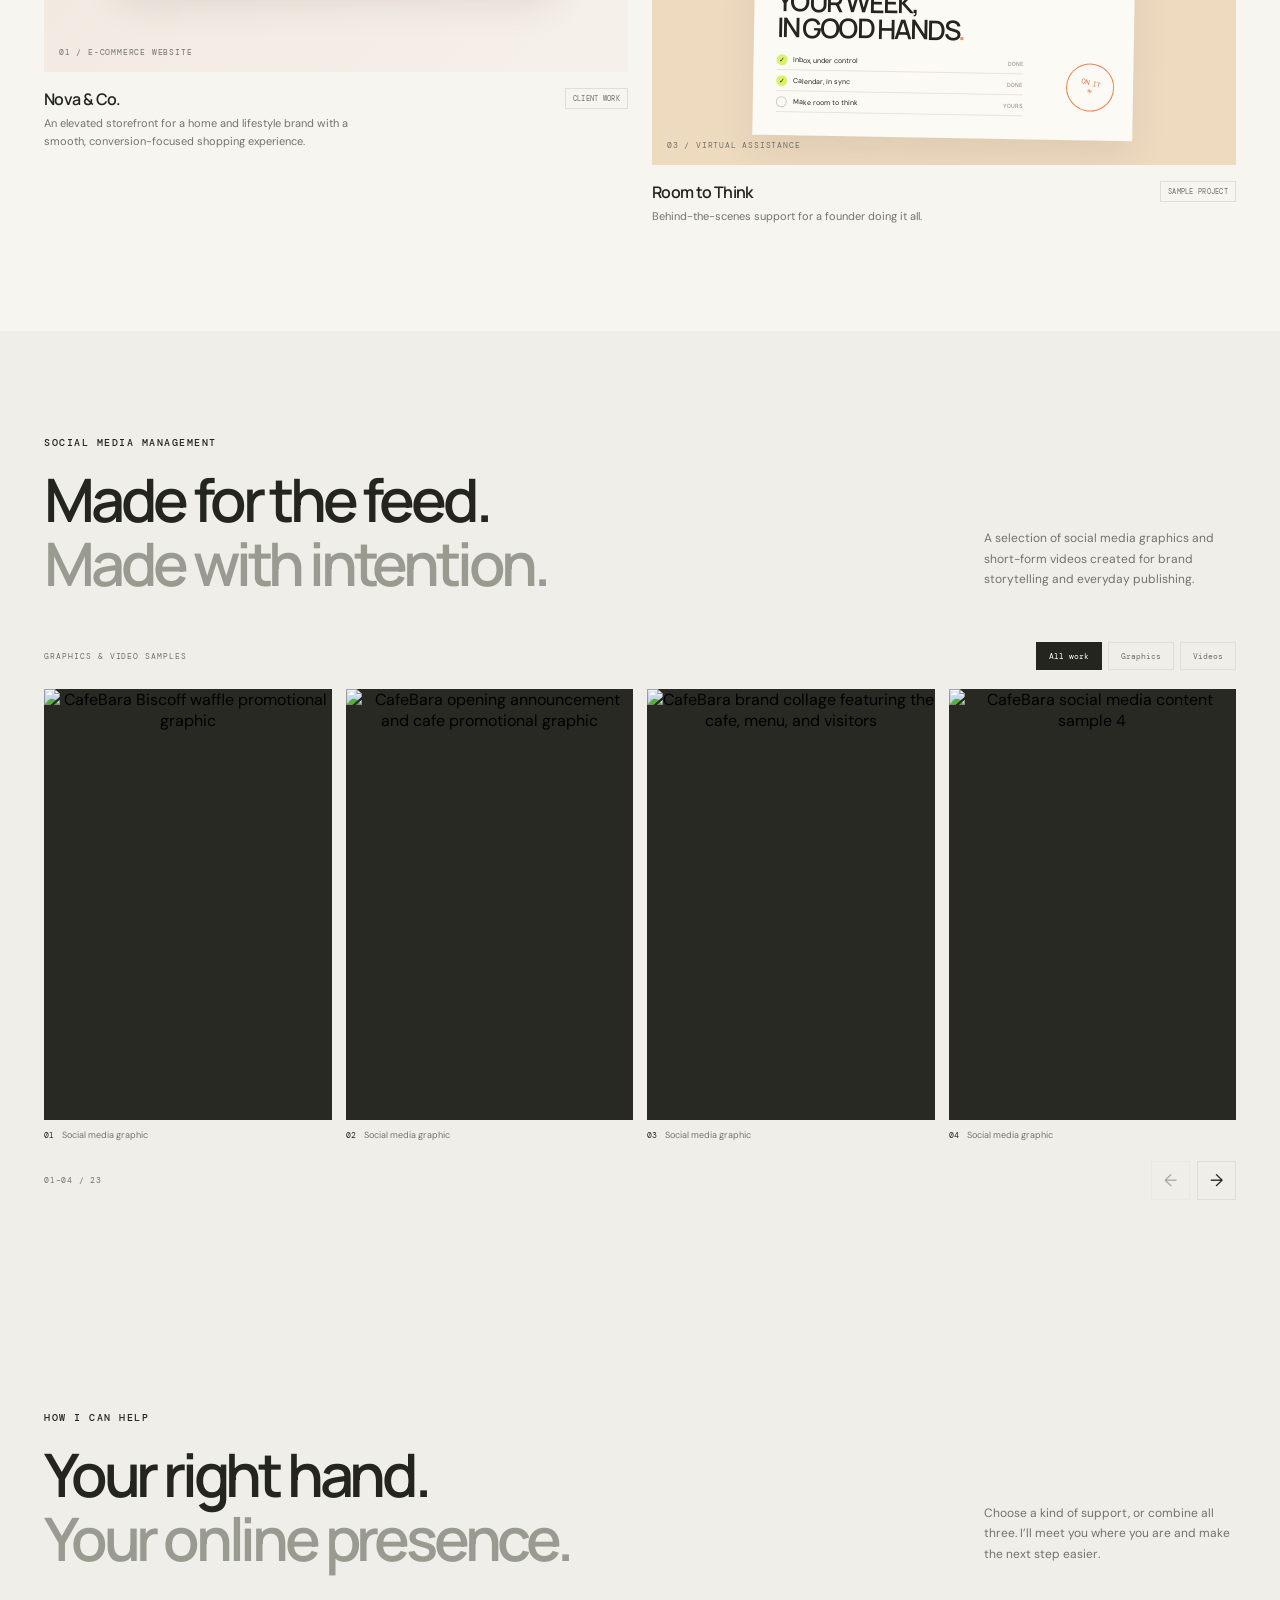
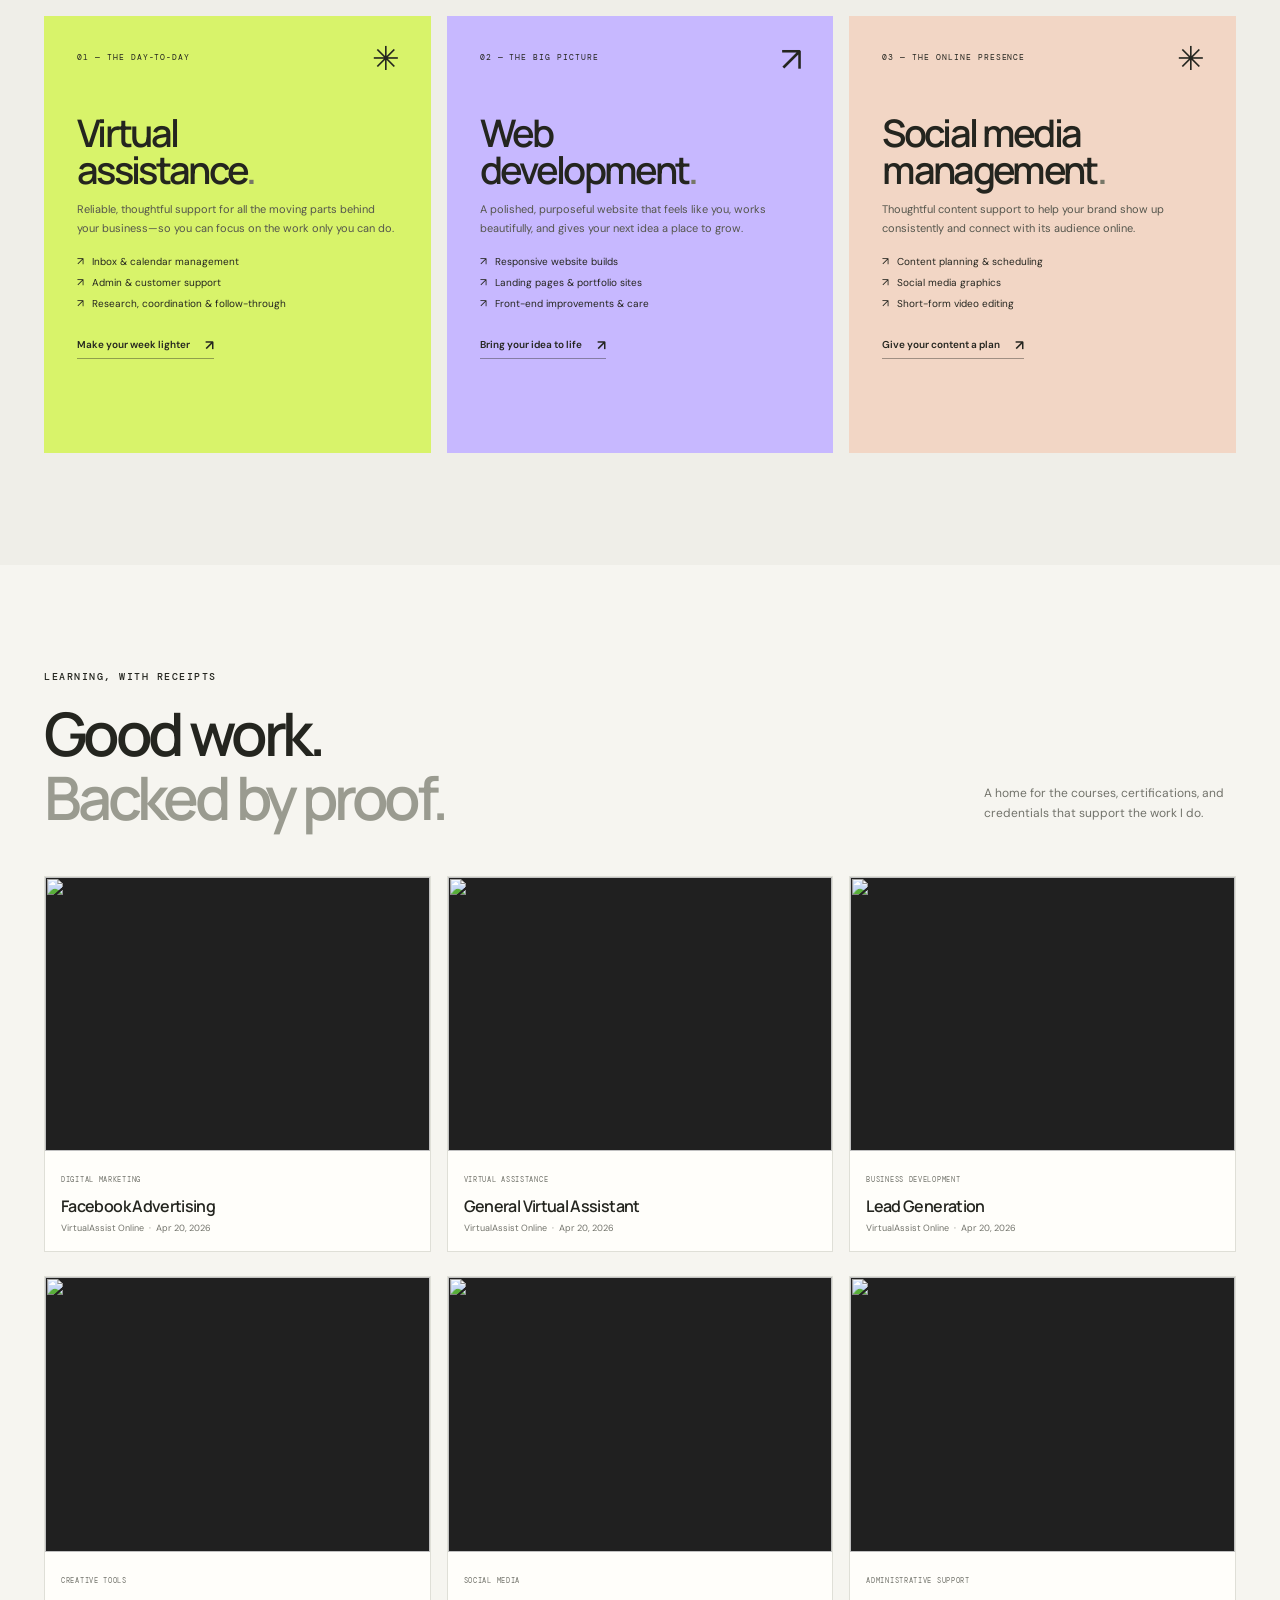
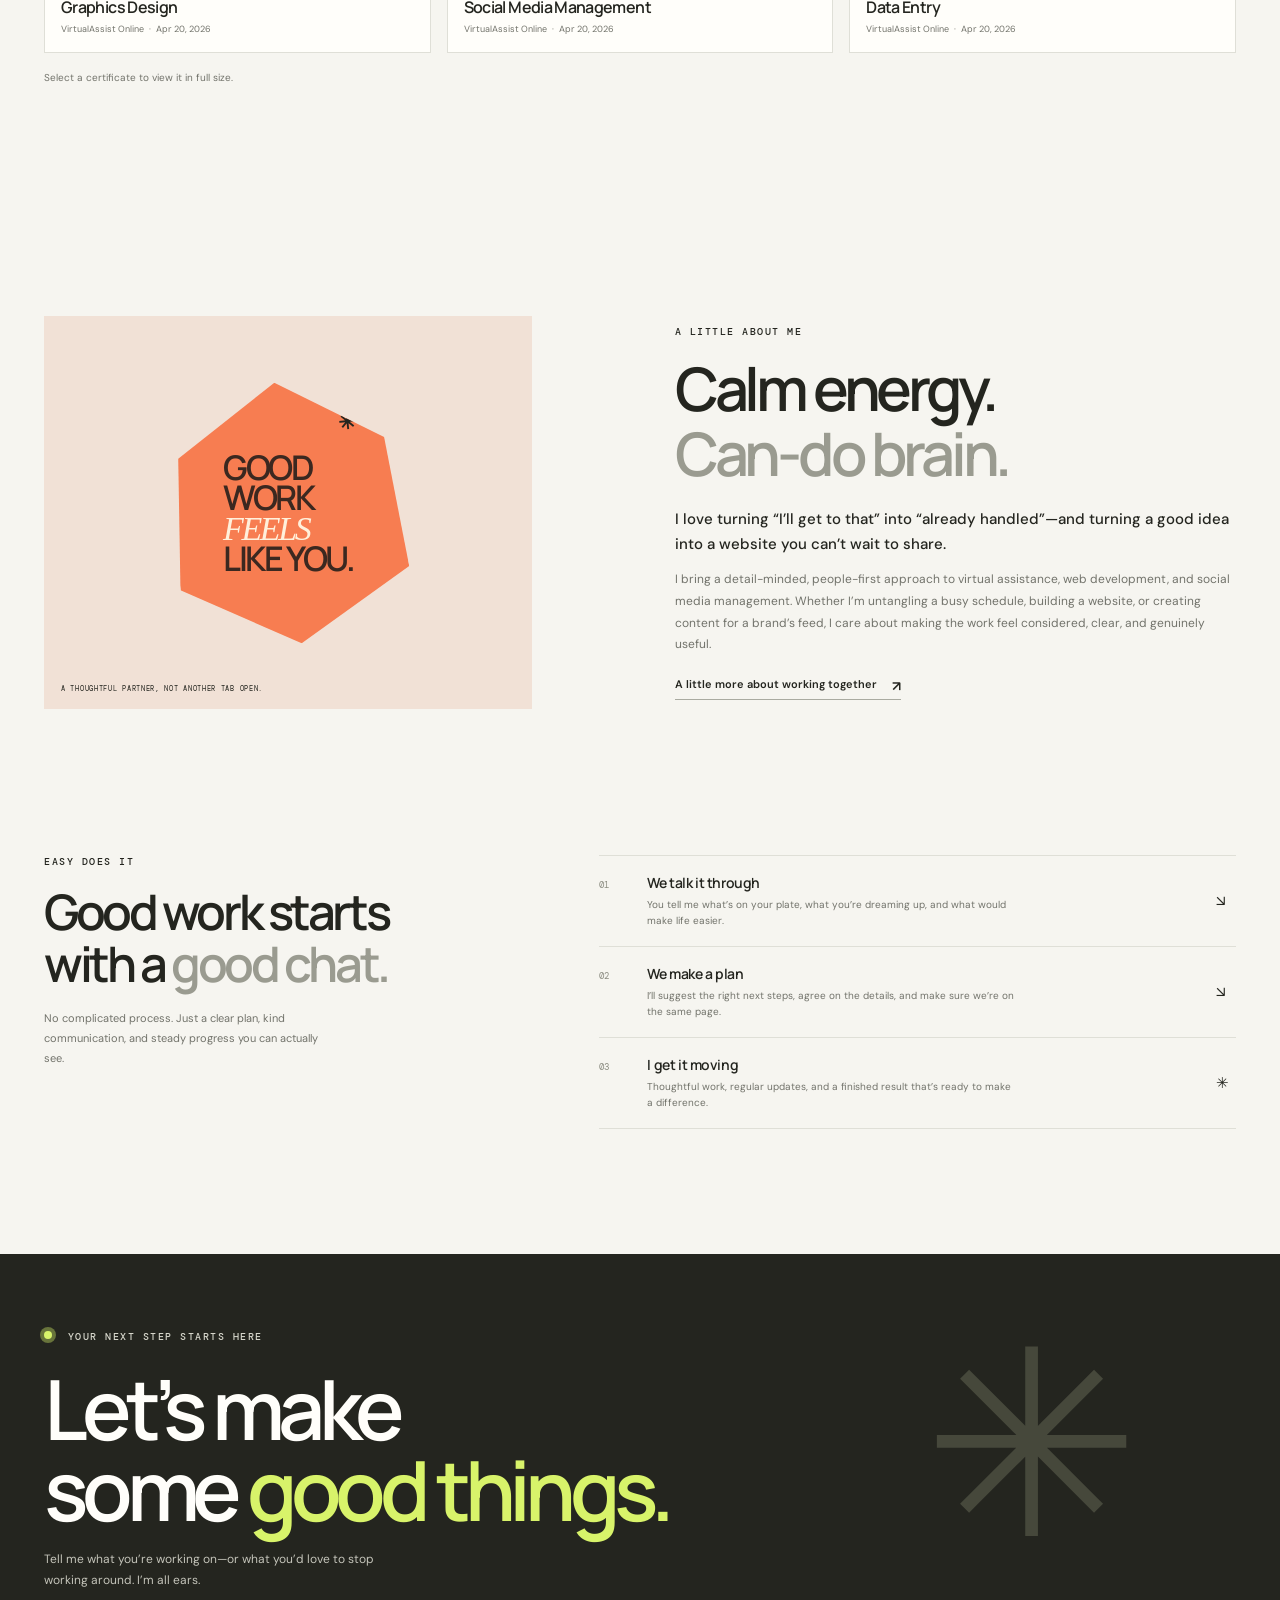
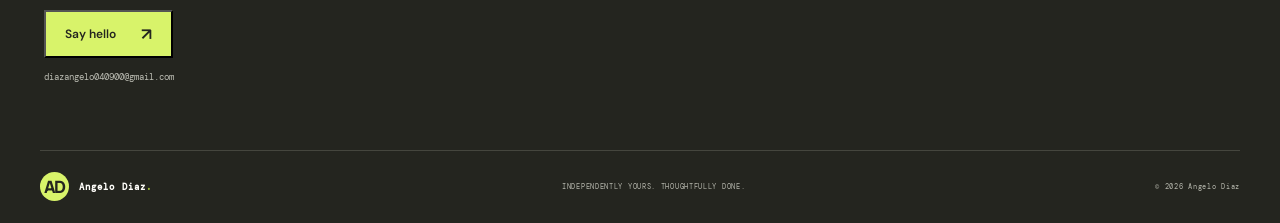
==== commit 83c9ab3c: "Add files via upload" ====
--- a/index.html
+++ b/index.html
@@ -1,317 +1,599 @@
-<!DOCTYPE html>
-<html lang="en">
-
-<head>
-    <meta charset="UTF-8">
-    <meta name="viewport" content="width=device-width, initial-scale=1.0">
-    <meta http-equiv="X-UA-Compatible" content="ie=edge">
-    <title>Portfolio</title>
-    <link href="https://fonts.googleapis.com/css?family=Poppins:400,600&display=swap" rel="stylesheet">
-    <link href="https://fonts.googleapis.com/css?family=Lato:300,400,700&display=swap" rel="stylesheet">
-    <link rel="stylesheet" type="text/css" href="https://cdn.jsdelivr.net/npm/slick-carousel@1.8.1/slick/slick.css" />
-    <link rel="stylesheet" href="./css/style.css">
-</head>
-
-<body>
-    <div class="site-main-wrapper">
-        <button class="hamberger">
-            <img src="./images/hamberger.svg" alt="">
-        </button>
-
-        <div class="mobile-nav">
-            <button class="times"><img src="./images/times.svg" alt=""></button>
-            <ul>
-                <li><a href="index.html">Home</a></li>
-                <li><a href="#about">About</a></li>
-                <li><a href="#services">Services</a></li>
-                <li><a href="#work">Work</a></li>
-                
-            </ul>
-        </div>
-        <header>
-            <div class="container">
-                <nav id="main-nav" class="flex items-center justify-between">
-                    <div class="left flex items-center">
-                        <div class="branding">
-                            <img src="./images/logo.png" alt="">
-                        </div>
-                        <div>
-                            <a href="index.html">Home</a>
-                            <a href="#about">About</a>
-                            <a href="#services">Services</a>
-                            <a href="#work">Work</a>
-                             
-                        </div>
-                    </div>
-                    <div class="right">
-                        <a href="#contact"><button class="btn btn-primary">Contact</button> </a>
-                    </div>
-                </nav>
-                <div class="hero flex items-center justify-between">
-                    <div class="left flex-1 flex justify-center">
-                        <img src="./images/1x11.png" alt="">
-                    </div>
-                    <div class="right flex-1">
-    <h6>Angelo Diaz</h6>
-    <h1>I’m a <span>Virtual Assistant</span></h1>
-    <p>Helping businesses stay organized and efficient through structured digital support. 
-       With a background in System Development and Graphic Design, I bring both reliability and creativity to every project.</p>
-    <div class="recent-work">
-        <a href="https://web.facebook.com/profile.php?id=61583658244017" target="_blank" class="btn btn-secondary">
-            View the Current Social Media Page that I manage!
-        </a>
-    </div>
-</div>
-                    </div>
-                </div>
-            </div>
-        </header>
-
-       <section id="about" class="about">
-    <div class="container flex items-center about-inner-wrap">
-        <div class="flex-1">
-            <img class="about-me-img" src="./images/Untitled design.png" alt="">
-        </div>
-        <div class="flex-1 right">
-            <h1>About <span>Me</span></h1>
-            <h3>Hello! I’m Angelo Diaz.</h3>
-            <p>
-                A dedicated <strong>Virtual Assistant</strong> with a passion for organization, efficiency, and client support. I specialize in managing administrative tasks, streamlining workflows, and ensuring smooth day-to-day operations for businesses and professionals. From inbox and calendar management to data entry, reporting, and research, I bring reliability, attention to detail, and professionalism to every project.
-            </p>
-            <p>
-                <strong>Virtual Assistance Expertise</strong><br>
-                - Administrative Support & Task Management<br>
-                - Email & Calendar Management<br>
-                - Data Entry & Reporting<br>
-                - Social Media Assistance & Content Scheduling<br>
-                - Client Communication & Customer Support<br>
-                - Microsoft Office & Google Workspace<br>
-                - Time Management & Multitasking
-            </p>
-            <p>
-                <strong>System Development Background</strong><br>
-                Alongside my Virtual Assistant skills, I bring experience as a <strong>System Developer</strong>, with technical strengths in building and maintaining scalable applications. I work with technologies like HTML, PHP, JavaScript, Python, Node.js, and React, focusing on clean, maintainable code and user-friendly systems. My background in database management, troubleshooting, and workflow automation adds depth to my support, allowing me to bridge both administrative and technical needs.
-            </p>
-            <p>
-                <strong>Creative Edge</strong><br>
-                I also have a strong interest in <strong>Graphic Design</strong>, creating logos, branding materials, and UI/UX designs using tools like Photoshop, Illustrator, and Figma. This blend of creativity and technical expertise ensures that I deliver solutions that are both functional and visually engaging.
-            </p>
-            <div class="social">
-                <a href="#"><img src="./images/logo.png" alt=""></a>
-                <a href="https://www.facebook.com/watda.fvqq"><img src="./images/fb.svg" alt=""></a>
-                <a href="https://www.instagram.com/watda.fvqq/"> <img src="./images/instagram.svg" alt=""></a>
-            </div>
-        </div>
-    </div>
-</section>
-        <section id="services" class="services">
-            <div class="container">
-                <h1 class="section-heading"><span>  </span>Services</h1>
-                <p>Providing high standard Advertisement Images aswell as clean website for your business solutions</p>
-                <div class="card-wrapper">
-                    <div class="card">
-                        <img src="./images/graphic.svg" alt="">
-                        <h2>Graphic Design</h2>
-                        <p>I offer professional graphic design services to help you visually communicate your brands, ideas, or messages. Whether you need a logo, social media graphics, posters, business cards, or a full branding package, I create designs that are clean, creative, and tailored to your goals.
-
-If you need visuals that stand out and speak for your brand, I’m here to help!
-                        </p>
-                    </div>
-                    <div class="card">
-                        <img src="./images/code.svg"alt="">
-                        <h2>Website Development</h2>
-                        <p>I provide modern, responsive web design services that focus on both looks and usability. Whether you need a personal website, a business site, or a custom landing page, I create designs that are clean, user-friendly, and aligned with your brand.
-                  
-                    </div>
-                    <div class="card">
-                        <img src="./images/media.svg" alt="">
-                        <h2>Photo and Video Editting</h2>
-                        <p>I offer professional photo and video editing services tailored to enhance and transform your visual content. Whether you need color correction, retouching, background removal, video trimming, transitions, or effects, I provide high-quality edits that match your vision and purpose—perfect for social media, events, marketing, or personal use. With a keen eye for detail and creative storytelling, I ensure each project is polished, engaging, and delivered on time.
-
-Let’s turn your social media into a powerful marketing tool.
-                        </p>
-                    </div>
-                     <div class="card">
-                    <img src="./images/code.svg" alt="">
-                    <h2>Data Entry & Admin Support</h2>
-                    <p>Accurate data entry, file organization, internet research, and administrative support to keep your business running smoothly.</p>
-                </div>
-
-                <div class="card">
-                    <img src="./images/media.svg" alt="">
-                    <h2>Social Media Management</h2>
-                    <p>Content scheduling, caption writing, and engagement to grow your social media presence effectively.</p>
-                </div>
-
-                <div class="card">
-                    <img src="./images/graphic.svg" alt="">
-                    <h2>Graphic Design</h2>
-                    <p>Professional Canva designs for social media posts, ads, and branding materials.</p>
-                </div>
-
-                <div class="card">
-                    <img src="./images/code.svg" alt="">
-                    <h2>Lead Generation</h2>
-                    <p>Targeted prospect research, email list building, and CRM organization to help grow your client base.</p>
-                </div>
-
-                <div class="card">
-                    <img src="./images/media.svg" alt="">
-                    <h2>Meta Ads Support</h2>
-                    <p>Basic Facebook & Instagram ads setup, audience targeting, and performance tracking.</p>
-                </div>
-</div>
-                </div>
-            </div>
-        </section>
-
-       <section id="certifications" class="certifications">
-  <div class="container">
-    <h1 class="section-heading">My <span>Certifications</span></h1>
-    <p>Verified training and certifications</p>
-
-    <div class="cert-grid">
-      <div class="cert-card">
-        <img src="./certif/cofdataentry.png" alt="Data Entry Certificate" class="cert-img">
-      </div>
-      <div class="cert-card">
-        <img src="./certif/cofsocialmediamanagement.png" alt="Meta Ads Certificate" class="cert-img">
-      </div>
-      <div class="cert-card">
-        <img src="./certif/cofcanva.png" alt="Virtual Assistant Certificate" class="cert-img">
-      </div>
-      <div class="cert-card">
-        <img src="./certif/cofleadgeneration.png" alt="Lead Generation Certificate" class="cert-img">
-      </div>
-      <div class="cert-card">
-        <img src="./certif/cofmetaadvertising.png" alt="Social Media Certificate" class="cert-img">
-      </div>
-      <div class="cert-card">
-        <img src="./certif/cofgraphicdesign.png" alt="Graphic Design Certificate" class="cert-img">
-      </div>
-    </div>
-  </div>
-</section>
-
-<!-- Modal Structure -->
-<div id="certModal" class="modal">
-  <span class="close">&times;</span>
-  <img class="modal-content" id="modalImg">
-  <div id="caption"></div>
-</div>
-      
-        
-
-        <section id="work" class="work">
-            <div class="container">
-                <h1 class="section-heading"><span>Our</span> Works</h1>
-                <p>From the lens to behind your screen, welcome to my creative sanctuary!</p>
-
-                <div class="card-wrapper">
-                   <div class="card">
-                        <div class="overlay">
-                            <span>Current Work</span>
-                            <a href="./oink/content1.html">Social Media Management</a>
-                        </div>
-                        <img src="./images/cafebara11.png" alt="">
-                    </div>
-
-                    <div class="card">
-                        <div class="overlay">
-                            <span>Previus Work</span>
-                            <a href="./oink/content.html">Simple Advertisement</a>
-                        </div>
-                        <img src="./images/tenent.jpg" alt="">
-                    </div>
-                    <div class="card">
-                        <div class="overlay">
-                            <span>Previous Work</span>
-                            <a href="oink/content2.html">Video Editting</a>
-                        </div>
-                        <img src="./images/vid.webp" alt="">
-                    </div>
-                        <div class="card">
-                        <div class="overlay">
-                            <span>Previous Work</span>
-                            <a href="./oink/content3.html">Sample Random Work</a>
-                        </div>
-                        <img src="./images/random.jpg" alt="">
-                    </div>
-
-
-
-                   
-            
-                </div>
-            </div>
-        </section>
-        
-        <section id="contact" class="contact">
-            <div class="container">
-                <h1 class="section-heading">Contact <span>Us</span></h1>
-                <p>Contact Information</p>
-                <div class="card-wrapper">
-                    <div class="card">
-                        <img src="./images/call.svg" alt="">
-                        <h1>Call Us On</h1>
-                        <h6>+63 999 4403 259</h6>
-                    </div>
-                    <div class="card">
-                        <img src="./images/email.svg" alt="">
-                        <h1>Email Us At</h1>
-                        <h6>diazangelo040900@gmail.com</h6>
-                    </div>
-                 
-
-                </div>
-
-            </div>
-              <section class="freelancer">
-            <h1>I'm Available for Freelancing.</h1>
-            <p> providing high standard clean website and Graphic design for your business solutions</p>
-        </section>
-        </section>
-
-        <footer>
-
-           <a href="index.html">  <img class="footer-logo" src="./images/logo.png" alt="">
-
-            <div class="footer-socials">
-
-            
-                <a href="https://www.facebook.com/watda.fvqq"><img src="./images/fb.svg" alt=""></a>
-                <a href="https://instagram.com/watda.fvqq"> <img src="./images/instagram.svg" alt=""></a>
-            </div>
-            <div class="copyright">
-            </div>
-        </footer>
-
-
-    <script type="text/javascript" src="https://code.jquery.com/jquery-1.11.0.min.js"></script>
-    <script type="text/javascript" src="https://code.jquery.com/jquery-migrate-1.2.1.min.js"></script>
-    <script type="text/javascript" src="https://cdn.jsdelivr.net/npm/slick-carousel@1.8.1/slick/slick.min.js"></script>
-    <script src="./js/app.js"></script>
-    <script>
-// Get modal elements
-const modal = document.getElementById("certModal");
-const modalImg = document.getElementById("modalImg");
-const captionText = document.getElementById("caption");
-const closeBtn = document.getElementsByClassName("close")[0];
-
-// Add click event to all certificate images
-document.querySelectorAll(".cert-img").forEach(img => {
-  img.addEventListener("click", function() {
-    modal.style.display = "block";
-    modalImg.src = this.src;
-    captionText.innerHTML = this.alt;
-  });
-});
-
-// Close modal
-closeBtn.onclick = function() {
-  modal.style.display = "none";
-};
-</script>
-</body>
-
-</html>
+<!doctype html>
+<html lang="en">
+  <head>
+    <meta charset="UTF-8" />
+    <meta name="viewport" content="width=device-width, initial-scale=1.0" />
+    <meta
+      name="description"
+      content="A virtual assistant, web developer, and social media manager helping good ideas run smoothly and look their best online."
+    />
+    <meta name="theme-color" content="#f6f5f0" />
+    <title>Your Name — Virtual Assistant, Web Developer & Social Media Manager</title>
+    <link rel="preconnect" href="https://fonts.googleapis.com" />
+    <link rel="preconnect" href="https://fonts.gstatic.com" crossorigin />
+    <link
+      href="https://fonts.googleapis.com/css2?family=DM+Mono:wght@400;500&family=DM+Sans:wght@400;500;600;700&family=Manrope:wght@400;500;600;700;800&display=swap"
+      rel="stylesheet"
+    />
+    <link rel="stylesheet" href="styles.css" />
+    <script src="script.js" defer></script>
+  </head>
+  <body>
+    <a class="skip-link" href="#main">Skip to content</a>
+
+    <header class="site-header">
+      <div class="nav-shell">
+        <a class="wordmark" href="#home" aria-label="Angelo Diaz, home">
+          <span class="wordmark-mark" aria-hidden="true">AD</span>
+          <span>Angelo Diaz<span class="wordmark-period">.</span></span>
+        </a>
+        <button class="menu-toggle" type="button" aria-label="Open menu" aria-expanded="false" aria-controls="site-nav">
+          <span></span><span></span>
+        </button>
+        <nav class="site-nav" id="site-nav" aria-label="Main navigation">
+          <a href="#work">Work</a>
+          <a href="#social-work">Social media</a>
+          <a href="#credentials">Credentials</a>
+          <a href="#services">What I do</a>
+          <a href="#about">About</a>
+          <a class="nav-contact" href="#contact">Let’s talk <span aria-hidden="true">↗</span></a>
+        </nav>
+      </div>
+    </header>
+
+    <main id="main">
+      <section class="hero section-wrap" id="home">
+        <div class="hero-content">
+          <p class="eyebrow"><span class="status-light"></span> YOUR CREATIVE, ORGANIZED RIGHT HAND</p>
+          <h1>Good ideas deserve<br />a <span class="highlight">little more</span><br />getting done.</h1>
+          <p class="hero-intro">
+            I’m a virtual assistant, web developer, and social media manager helping busy people  
+            run their day better, grow their online presence, and bring ideas to life.
+          </p>
+          <div class="hero-actions">
+            <a class="button button-dark" href="#work">Explore my work <span aria-hidden="true">↘</span></a>
+            <a class="text-link" href="#contact">Have a project in mind?</a>
+          </div>
+        </div>
+
+        <div class="hero-art" aria-label="Decorative collage of a website in progress">
+          <div class="orbit orbit-one"></div>
+          <div class="orbit orbit-two"></div>
+          <div class="hero-sticker sticker-top">IDEAS → ACTION</div>
+          <div class="browser-card">
+            <div class="browser-bar">
+              <span></span><span></span><span></span>
+              <div class="browser-address">your-next-big-thing.com</div>
+            </div>
+            <div class="browser-page">
+              <div class="mini-nav"><span class="mini-logo">GOOD THINGS</span><span>MENU&nbsp; ☰</span></div>
+              <div class="mini-copy">
+                <span>MADE FOR YOUR NEXT CHAPTER</span>
+                <strong>Make space<br />for the good stuff.</strong>
+                <i>Thoughtful work, beautifully done.</i>
+                <b>LET’S MAKE IT HAPPEN&nbsp; ↗</b>
+              </div>
+              <div class="mini-sun"></div>
+            </div>
+          </div>
+          <div class="floating-note">
+            <span class="note-icon" aria-hidden="true">✳</span>
+            <span><strong>Less overwhelm.</strong><small>More room to grow.</small></span>
+          </div>
+          <div class="hero-sticker sticker-bottom">BUILT WITH INTENTION ✳</div>
+        </div>
+
+        <div class="hero-footer">
+          <span>INDEPENDENT BY NATURE · DETAIL-OBSESSED BY CHOICE</span>
+          <a href="#work">SCROLL TO EXPLORE <span aria-hidden="true">↓</span></a>
+        </div>
+      </section>
+
+      <div class="marquee" aria-label="Virtual assistance, web development, and social media management">
+        <div class="marquee-track" aria-hidden="true">
+          <div class="marquee-group">
+            <span>VIRTUAL ASSISTANCE</span><i>✳</i><span>WEB DEVELOPMENT</span><i>✳</i>
+            <span>SOCIAL MEDIA MANAGEMENT</span><i>✳</i>
+          </div>
+          <div class="marquee-group">
+            <span>VIRTUAL ASSISTANCE</span><i>✳</i><span>WEB DEVELOPMENT</span><i>✳</i>
+            <span>SOCIAL MEDIA MANAGEMENT</span><i>✳</i>
+          </div>
+        </div>
+        <button class="marquee-toggle" type="button" aria-label="Pause ticker animation" aria-pressed="false" title="Pause ticker animation">
+          <span aria-hidden="true">Ⅱ</span>
+        </button>
+      </div>
+
+      <section class="work-section section-wrap" id="work">
+        <div class="section-heading reveal">
+          <div>
+            <p class="eyebrow">A FEW THINGS I’VE MADE</p>
+            <h2>Thoughtful work.<br /><span>Real-world useful.</span></h2>
+          </div>
+          <p class="section-aside">A little strategy, a lot of care, and the details that make it feel just right.</p>
+        </div>
+
+        <div class="project-grid">
+          <article class="project-card project-feature reveal">
+            <a class="project-visual visual-commerce" href="#contact" aria-label="Discuss an e-commerce website project">
+              <div class="commerce-window">
+                <div class="commerce-top">
+                  <span class="commerce-brand">NOVA &amp; CO.</span>
+                  <span class="commerce-nav">NEW IN &nbsp;•&nbsp; BESTSELLERS &nbsp;•&nbsp; HOME &nbsp;•&nbsp; SALE</span>
+                </div>
+                <div class="commerce-hero">
+                  <div class="commerce-copy">
+                    <span>NEW SEASON</span>
+                    <h3>Thoughtful pieces for everyday rituals.</h3>
+                    <div class="commerce-actions">
+                      <button type="button">Shop now</button>
+                      <button type="button" class="secondary">View lookbook</button>
+                    </div>
+                  </div>
+                  <div class="commerce-product">
+                    <div class="product-figure product-figure-main"></div>
+                    <div class="product-tag">LIMITED DROP</div>
+                  </div>
+                </div>
+                <div class="commerce-grid">
+                  <div class="shop-item shop-item-one"><span>LIGHTWEIGHT KNIT</span></div>
+                  <div class="shop-item shop-item-two"><span>STONEWARE SET</span></div>
+                  <div class="shop-item shop-item-three"><span>WOOL THROW</span></div>
+                </div>
+                <span class="visual-arrow" aria-hidden="true">↗</span>
+              </div>
+              <span class="project-index">01 / E-COMMERCE WEBSITE</span>
+            </a>
+            <div class="project-info">
+              <div><h3>Nova &amp; Co.</h3><p>An elevated storefront for a home and lifestyle brand with a smooth, conversion-focused shopping experience.</p></div>
+              <span class="project-type">CLIENT WORK</span>
+            </div>
+          </article>
+
+          <article class="project-card project-small reveal">
+            <a class="project-visual visual-socialmock" href="#contact" aria-label="Discuss social media management work">
+              <div class="socialmock-window">
+                <div class="socialmock-header">
+                  <span class="social-brand">Cafébara</span>
+                  <span class="social-date">APR 2025</span>
+                </div>
+                <div class="socialmock-layout">
+                  <div class="socialmock-sidebar">
+                    <div class="profile-pill">@Cafébara</div>
+                    <div class="mini-stat"><strong>48k</strong><span>engagement</span></div>
+                    <div class="mini-stat"><strong>50+</strong><span>posts</span></div>
+                  </div>
+                  <div class="socialmock-feed">
+                    <div class="feed-card feed-feature">
+                      <div class="feed-badge">REEL</div>
+                      <div class="feed-visual"></div>
+                      <p>5-minute routines for the morning reset.</p>
+                    </div>
+                    <div class="feed-row">
+                      <div class="feed-card tiny-card card-one"></div>
+                      <div class="feed-card tiny-card card-two"></div>
+                      <div class="feed-card tiny-card card-three"></div>
+                    </div>
+                  </div>
+                </div>
+                <span class="visual-arrow" aria-hidden="true">↗</span>
+              </div>
+              <span class="project-index">02 / SOCIAL MEDIA MANAGEMENT</span>
+            </a>
+            <div class="project-info">
+              <div><h3>Cafébara</h3><p>Content strategy, branded visuals, and Instagram-ready storytelling for a lifestyle business.</p></div>
+              <span class="project-type">CLIENT WORK</span>
+            </div>
+          </article>
+
+          <article class="project-card project-small reveal">
+            <a class="project-visual visual-organize" href="#contact" aria-label="Discuss a virtual assistant project">
+              <div class="organize-window">
+                <span class="organize-label">A LITTLE MORE HEADSPACE</span>
+                <strong>YOUR WEEK,<br />IN GOOD HANDS<span>.</span></strong>
+                <div class="task-list">
+                  <div><i>✓</i><span>Inbox, under control</span><b>DONE</b></div>
+                  <div><i>✓</i><span>Calendar, in sync</span><b>DONE</b></div>
+                  <div><i class="unchecked"></i><span>Make room to think</span><b>YOURS</b></div>
+                </div>
+                <div class="organize-stamp">ON IT<br />✳</div>
+              </div>
+              <span class="project-index">03 / VIRTUAL ASSISTANCE</span>
+            </a>
+            <div class="project-info">
+              <div><h3>Room to Think</h3><p>Behind-the-scenes support for a founder doing it all.</p></div>
+              <span class="project-type">SAMPLE PROJECT</span>
+            </div>
+          </article>
+        </div>
+      </section>
+
+      <section class="social-work-section" id="social-work">
+        <div class="section-wrap social-work-wrap">
+          <div class="section-heading reveal">
+            <div>
+              <p class="eyebrow">SOCIAL MEDIA MANAGEMENT</p>
+              <h2>Made for the feed.<br /><span>Made with intention.</span></h2>
+            </div>
+            <p class="section-aside">A selection of social media graphics and short-form videos created for brand storytelling and everyday publishing.</p>
+          </div>
+          <div class="gallery-toolbar">
+            <p>GRAPHICS &amp; VIDEO SAMPLES</p>
+            <div class="gallery-filters" role="group" aria-label="Filter social media samples">
+              <button class="gallery-filter is-active" type="button" data-filter="all" aria-pressed="true">All work</button>
+              <button class="gallery-filter" type="button" data-filter="image" aria-pressed="false">Graphics</button>
+              <button class="gallery-filter" type="button" data-filter="video" aria-pressed="false">Videos</button>
+            </div>
+          </div>
+          <div class="gallery-viewport" id="socialGalleryViewport" tabindex="0" role="region" aria-roledescription="carousel" aria-label="Social media work">
+          <div class="social-gallery" id="socialGallery">
+            <article class="social-card reveal" data-media-kind="image">
+              <button class="social-image-button" type="button" data-media-title="Social media graphic 01" data-media-src="assets/socmed/1.jpg" aria-label="View social media graphic 1">
+                <img src="assets/socmed/1.jpg" alt="CafeBara Biscoff waffle promotional graphic" loading="lazy" />
+                <span class="social-image-action">VIEW GRAPHIC <span aria-hidden="true">↗</span></span>
+              </button>
+              <p><span>01</span> Social media graphic</p>
+            </article>
+            <article class="social-card reveal" data-media-kind="image">
+              <button class="social-image-button" type="button" data-media-title="Social media graphic 02" data-media-src="assets/socmed/2.jpg" aria-label="View social media graphic 2">
+                <img src="assets/socmed/2.jpg" alt="CafeBara opening announcement and cafe promotional graphic" loading="lazy" />
+                <span class="social-image-action">VIEW GRAPHIC <span aria-hidden="true">↗</span></span>
+              </button>
+              <p><span>02</span> Social media graphic</p>
+            </article>
+            <article class="social-card reveal" data-media-kind="image">
+              <button class="social-image-button" type="button" data-media-title="Social media graphic 03" data-media-src="assets/socmed/3.jpg" aria-label="View social media graphic 3">
+                <img src="assets/socmed/3.jpg" alt="CafeBara brand collage featuring the cafe, menu, and visitors" loading="lazy" />
+                <span class="social-image-action">VIEW GRAPHIC <span aria-hidden="true">↗</span></span>
+              </button>
+              <p><span>03</span> Social media graphic</p>
+            </article>
+            <article class="social-card reveal" data-media-kind="image">
+              <button class="social-image-button" type="button" data-media-title="Social media graphic 04" data-media-src="assets/socmed/4.jpg" aria-label="View social media graphic 4">
+                <img src="assets/socmed/4.jpg" alt="CafeBara social media content sample 4" loading="lazy" />
+                <span class="social-image-action">VIEW GRAPHIC <span aria-hidden="true">↗</span></span>
+              </button>
+              <p><span>04</span> Social media graphic</p>
+            </article>
+            <article class="social-card reveal" data-media-kind="image">
+              <button class="social-image-button" type="button" data-media-title="Social media graphic 05" data-media-src="assets/socmed/5.jpg" aria-label="View social media graphic 5">
+                <img src="assets/socmed/5.jpg" alt="CafeBara social media content sample 5" loading="lazy" />
+                <span class="social-image-action">VIEW GRAPHIC <span aria-hidden="true">↗</span></span>
+              </button>
+              <p><span>05</span> Social media graphic</p>
+            </article>
+            <article class="social-card reveal" data-media-kind="image">
+              <button class="social-image-button" type="button" data-media-title="Social media graphic 06" data-media-src="assets/socmed/6.jpg" aria-label="View social media graphic 6">
+                <img src="assets/socmed/6.jpg" alt="CafeBara social media content sample 6" loading="lazy" />
+                <span class="social-image-action">VIEW GRAPHIC <span aria-hidden="true">↗</span></span>
+              </button>
+              <p><span>06</span> Social media graphic</p>
+            </article>
+            <article class="social-card reveal" data-media-kind="image">
+              <button class="social-image-button" type="button" data-media-title="Social media graphic 07" data-media-src="assets/socmed/7.jpg" aria-label="View social media graphic 7">
+                <img src="assets/socmed/7.jpg" alt="CafeBara social media content sample 7" loading="lazy" />
+                <span class="social-image-action">VIEW GRAPHIC <span aria-hidden="true">↗</span></span>
+              </button>
+              <p><span>07</span> Social media graphic</p>
+            </article>
+            <article class="social-card reveal" data-media-kind="image">
+              <button class="social-image-button" type="button" data-media-title="Social media graphic 08" data-media-src="assets/socmed/8.jpg" aria-label="View social media graphic 8">
+                <img src="assets/socmed/8.jpg" alt="CafeBara social media content sample 8" loading="lazy" />
+                <span class="social-image-action">VIEW GRAPHIC <span aria-hidden="true">↗</span></span>
+              </button>
+              <p><span>08</span> Social media graphic</p>
+            </article>
+            <article class="social-card reveal" data-media-kind="image">
+              <button class="social-image-button" type="button" data-media-title="Social media graphic 09" data-media-src="assets/socmed/9.jpg" aria-label="View social media graphic 9">
+                <img src="assets/socmed/9.jpg" alt="CafeBara social media content sample 9" loading="lazy" />
+                <span class="social-image-action">VIEW GRAPHIC <span aria-hidden="true">↗</span></span>
+              </button>
+              <p><span>09</span> Social media graphic</p>
+            </article>
+            <article class="social-card reveal" data-media-kind="image">
+              <button class="social-image-button" type="button" data-media-title="Social media graphic 10" data-media-src="assets/socmed/10.jpg" aria-label="View social media graphic 10">
+                <img src="assets/socmed/10.jpg" alt="CafeBara social media content sample 10" loading="lazy" />
+                <span class="social-image-action">VIEW GRAPHIC <span aria-hidden="true">↗</span></span>
+              </button>
+              <p><span>10</span> Social media graphic</p>
+            </article>
+            <article class="social-card reveal" data-media-kind="image">
+              <button class="social-image-button" type="button" data-media-title="Social media graphic 11" data-media-src="assets/socmed/11.jpg" aria-label="View social media graphic 11">
+                <img src="assets/socmed/11.jpg" alt="CafeBara social media content sample 11" loading="lazy" />
+                <span class="social-image-action">VIEW GRAPHIC <span aria-hidden="true">↗</span></span>
+              </button>
+              <p><span>11</span> Social media graphic</p>
+            </article>
+            <article class="social-card reveal" data-media-kind="image">
+              <button class="social-image-button" type="button" data-media-title="Social media graphic 12" data-media-src="assets/socmed/12.jpg" aria-label="View social media graphic 12">
+                <img src="assets/socmed/12.jpg" alt="CafeBara social media content sample 12" loading="lazy" />
+                <span class="social-image-action">VIEW GRAPHIC <span aria-hidden="true">↗</span></span>
+              </button>
+              <p><span>12</span> Social media graphic</p>
+            </article>
+            <article class="social-card reveal" data-media-kind="image">
+              <button class="social-image-button" type="button" data-media-title="Social media graphic 13" data-media-src="assets/socmed/13.jpg" aria-label="View social media graphic 13">
+                <img src="assets/socmed/13.jpg" alt="CafeBara social media content sample 13" loading="lazy" />
+                <span class="social-image-action">VIEW GRAPHIC <span aria-hidden="true">↗</span></span>
+              </button>
+              <p><span>13</span> Social media graphic</p>
+            </article>
+            <article class="social-card reveal" data-media-kind="image">
+              <button class="social-image-button" type="button" data-media-title="Social media graphic 14" data-media-src="assets/socmed/14.jpg" aria-label="View social media graphic 14">
+                <img src="assets/socmed/14.jpg" alt="CafeBara social media content sample 14" loading="lazy" />
+                <span class="social-image-action">VIEW GRAPHIC <span aria-hidden="true">↗</span></span>
+              </button>
+              <p><span>14</span> Social media graphic</p>
+            </article>
+            <article class="social-card reveal" data-media-kind="image">
+              <button class="social-image-button" type="button" data-media-title="Social media graphic 15" data-media-src="assets/socmed/15.jpg" aria-label="View social media graphic 15">
+                <img src="assets/socmed/15.jpg" alt="CafeBara social media content sample 15" loading="lazy" />
+                <span class="social-image-action">VIEW GRAPHIC <span aria-hidden="true">↗</span></span>
+              </button>
+              <p><span>15</span> Social media graphic</p>
+            </article>
+            <article class="social-card reveal" data-media-kind="image">
+              <button class="social-image-button" type="button" data-media-title="Social media graphic 16" data-media-src="assets/socmed/16.jpg" aria-label="View social media graphic 16">
+                <img src="assets/socmed/16.jpg" alt="CafeBara social media content sample 16" loading="lazy" />
+                <span class="social-image-action">VIEW GRAPHIC <span aria-hidden="true">↗</span></span>
+              </button>
+              <p><span>16</span> Social media graphic</p>
+            </article>
+            <article class="social-card reveal" data-media-kind="image">
+              <button class="social-image-button" type="button" data-media-title="Social media graphic 17" data-media-src="assets/socmed/17.jpg" aria-label="View social media graphic 17">
+                <img src="assets/socmed/17.jpg" alt="CafeBara social media content sample 17" loading="lazy" />
+                <span class="social-image-action">VIEW GRAPHIC <span aria-hidden="true">↗</span></span>
+              </button>
+              <p><span>17</span> Social media graphic</p>
+            </article>
+            <article class="social-card reveal" data-media-kind="image">
+              <button class="social-image-button" type="button" data-media-title="Social media graphic 18" data-media-src="assets/socmed/18.jpg" aria-label="View social media graphic 18">
+                <img src="assets/socmed/18.jpg" alt="CafeBara social media content sample 18" loading="lazy" />
+                <span class="social-image-action">VIEW GRAPHIC <span aria-hidden="true">↗</span></span>
+              </button>
+              <p><span>18</span> Social media graphic</p>
+            </article>
+            <article class="social-card reveal" data-media-kind="image">
+              <button class="social-image-button" type="button" data-media-title="Social media graphic 19" data-media-src="assets/socmed/19.jpg" aria-label="View social media graphic 19">
+                <img src="assets/socmed/19.jpg" alt="CafeBara social media content sample 19" loading="lazy" />
+                <span class="social-image-action">VIEW GRAPHIC <span aria-hidden="true">↗</span></span>
+              </button>
+              <p><span>19</span> Social media graphic</p>
+            </article>
+            <article class="social-card social-video-card reveal" data-media-kind="video">
+              <div class="social-video-frame">
+                <video controls preload="none" playsinline aria-label="Social media video sample 1"><source src="assets/video/content1.mp4" type="video/mp4" /></video>
+                <button class="video-poster" type="button" aria-label="Play social media video sample 1"><span class="video-play-icon" aria-hidden="true">▶</span><span class="video-poster-label">PLAY VIDEO SAMPLE</span></button>
+              </div>
+              <p><span>V1</span> Short-form video</p>
+            </article>
+            <article class="social-card social-video-card reveal" data-media-kind="video">
+              <div class="social-video-frame">
+                <video controls preload="none" playsinline aria-label="Social media video sample 2"><source src="assets/video/content2.mp4" type="video/mp4" /></video>
+                <button class="video-poster" type="button" aria-label="Play social media video sample 2"><span class="video-play-icon" aria-hidden="true">▶</span><span class="video-poster-label">PLAY VIDEO SAMPLE</span></button>
+              </div>
+              <p><span>V2</span> Short-form video</p>
+            </article>
+            <article class="social-card social-video-card reveal" data-media-kind="video">
+              <div class="social-video-frame">
+                <video controls preload="none" playsinline aria-label="Social media video sample 3"><source src="assets/video/content3.mp4" type="video/mp4" /></video>
+                <button class="video-poster" type="button" aria-label="Play social media video sample 3"><span class="video-play-icon" aria-hidden="true">▶</span><span class="video-poster-label">PLAY VIDEO SAMPLE</span></button>
+              </div>
+              <p><span>V3</span> Short-form video</p>
+            </article>
+            <article class="social-card social-video-card reveal" data-media-kind="video">
+              <div class="social-video-frame">
+                <video controls preload="none" playsinline aria-label="Social media video sample 4"><source src="assets/video/content4.mp4" type="video/mp4" /></video>
+                <button class="video-poster" type="button" aria-label="Play social media video sample 4"><span class="video-play-icon" aria-hidden="true">▶</span><span class="video-poster-label">PLAY VIDEO SAMPLE</span></button>
+              </div>
+              <p><span>V4</span> Short-form video</p>
+            </article>
+          </div>
+          </div>
+          <div class="gallery-controls" aria-label="Social media gallery controls">
+            <span class="gallery-count" aria-live="polite">01–04 / 23</span>
+            <div class="gallery-arrows">
+              <button class="gallery-arrow" type="button" data-gallery-direction="-1" aria-label="Previous samples" disabled>←</button>
+              <button class="gallery-arrow" type="button" data-gallery-direction="1" aria-label="Next samples">→</button>
+            </div>
+          </div>
+        </div>
+      </section>
+
+      <section class="services-section" id="services">
+        <div class="section-wrap services-wrap">
+          <div class="section-heading reveal">
+            <div>
+              <p class="eyebrow">HOW I CAN HELP</p>
+              <h2>Your right hand.<br /><span>Your online presence.</span></h2>
+            </div>
+            <p class="section-aside">Choose a kind of support, or combine all three. I’ll meet you where you are and make the next step easier.</p>
+          </div>
+          <div class="services-grid">
+            <article class="service-card service-assistant reveal">
+              <span class="service-number">01 — THE DAY-TO-DAY</span>
+              <div class="service-symbol symbol-sun" aria-hidden="true">✳</div>
+              <h3>Virtual<br />assistance<span>.</span></h3>
+              <p>Reliable, thoughtful support for all the moving parts behind your business—so you can focus on the work only you can do.</p>
+              <ul>
+                <li>Inbox & calendar management</li>
+                <li>Admin & customer support</li>
+                <li>Research, coordination & follow-through</li>
+              </ul>
+              <a class="service-link" href="#contact">Make your week lighter <span aria-hidden="true">↗</span></a>
+            </article>
+            <article class="service-card service-web reveal">
+              <span class="service-number">02 — THE BIG PICTURE</span>
+              <div class="service-symbol symbol-spark" aria-hidden="true">↗</div>
+              <h3>Web<br />development<span>.</span></h3>
+              <p>A polished, purposeful website that feels like you, works beautifully, and gives your next idea a place to grow.</p>
+              <ul>
+                <li>Responsive website builds</li>
+                <li>Landing pages & portfolio sites</li>
+                <li>Front-end improvements & care</li>
+              </ul>
+              <a class="service-link" href="#contact">Bring your idea to life <span aria-hidden="true">↗</span></a>
+            </article>
+            <article class="service-card service-social reveal">
+              <span class="service-number">03 — THE ONLINE PRESENCE</span>
+              <div class="service-symbol symbol-sun" aria-hidden="true">✳</div>
+              <h3>Social media<br />management<span>.</span></h3>
+              <p>Thoughtful content support to help your brand show up consistently and connect with its audience online.</p>
+              <ul>
+                <li>Content planning &amp; scheduling</li>
+                <li>Social media graphics</li>
+                <li>Short-form video editing</li>
+              </ul>
+              <a class="service-link" href="#contact">Give your content a plan <span aria-hidden="true">↗</span></a>
+            </article>
+          </div>
+        </div>
+      </section>
+
+      <section class="credentials-section section-wrap" id="credentials">
+        <div class="section-heading reveal">
+          <div>
+            <p class="eyebrow">LEARNING, WITH RECEIPTS</p>
+            <h2>Good work.<br /><span>Backed by proof.</span></h2>
+          </div>
+          <p class="section-aside">A home for the courses, certifications, and credentials that support the work I do.</p>
+        </div>
+        <div class="credential-grid">
+          <article class="credential-card reveal">
+            <button class="credential-preview" type="button" data-certificate-title="Facebook Advertising" data-certificate-src="assets/certificates/meta-advertising.png" aria-label="View Facebook Advertising certificate">
+              <img src="assets/certificates/meta-advertising.png" alt="" loading="lazy" />
+              <span>VIEW CERTIFICATE <span aria-hidden="true">↗</span></span>
+            </button>
+            <div class="credential-details"><span class="credential-tag">DIGITAL MARKETING</span><h3>Facebook Advertising</h3><p>VirtualAssist Online <span>·</span> Apr 20, 2026</p></div>
+          </article>
+          <article class="credential-card reveal">
+            <button class="credential-preview" type="button" data-certificate-title="General Virtual Assistant" data-certificate-src="assets/certificates/canva.png" aria-label="View General Virtual Assistant certificate">
+              <img src="assets/certificates/canva.png" alt="" loading="lazy" />
+              <span>VIEW CERTIFICATE <span aria-hidden="true">↗</span></span>
+            </button>
+            <div class="credential-details"><span class="credential-tag">VIRTUAL ASSISTANCE</span><h3>General Virtual Assistant</h3><p>VirtualAssist Online <span>·</span> Apr 20, 2026</p></div>
+          </article>
+          <article class="credential-card reveal">
+            <button class="credential-preview" type="button" data-certificate-title="Lead Generation" data-certificate-src="assets/certificates/lead-generation.png" aria-label="View Lead Generation certificate">
+              <img src="assets/certificates/lead-generation.png" alt="" loading="lazy" />
+              <span>VIEW CERTIFICATE <span aria-hidden="true">↗</span></span>
+            </button>
+            <div class="credential-details"><span class="credential-tag">BUSINESS DEVELOPMENT</span><h3>Lead Generation</h3><p>VirtualAssist Online <span>·</span> Apr 20, 2026</p></div>
+          </article>
+          <article class="credential-card reveal">
+            <button class="credential-preview" type="button" data-certificate-title="Graphics Design" data-certificate-src="assets/certificates/graphic-design.png" aria-label="View Graphics Design certificate">
+              <img src="assets/certificates/graphic-design.png" alt="" loading="lazy" />
+              <span>VIEW CERTIFICATE <span aria-hidden="true">↗</span></span>
+            </button>
+            <div class="credential-details"><span class="credential-tag">CREATIVE TOOLS</span><h3>Graphics Design</h3><p>VirtualAssist Online <span>·</span> Apr 20, 2026</p></div>
+          </article>
+          <article class="credential-card reveal">
+            <button class="credential-preview" type="button" data-certificate-title="Social Media Management" data-certificate-src="assets/certificates/social-media-management.png" aria-label="View Social Media Management certificate">
+              <img src="assets/certificates/social-media-management.png" alt="" loading="lazy" />
+              <span>VIEW CERTIFICATE <span aria-hidden="true">↗</span></span>
+            </button>
+            <div class="credential-details"><span class="credential-tag">SOCIAL MEDIA</span><h3>Social Media Management</h3><p>VirtualAssist Online <span>·</span> Apr 20, 2026</p></div>
+          </article>
+          <article class="credential-card reveal">
+            <button class="credential-preview" type="button" data-certificate-title="Data Entry" data-certificate-src="assets/certificates/data-entry.png" aria-label="View Data Entry certificate">
+              <img src="assets/certificates/data-entry.png" alt="" loading="lazy" />
+              <span>VIEW CERTIFICATE <span aria-hidden="true">↗</span></span>
+            </button>
+            <div class="credential-details"><span class="credential-tag">ADMINISTRATIVE SUPPORT</span><h3>Data Entry</h3><p>VirtualAssist Online <span>·</span> Apr 20, 2026</p></div>
+          </article>
+        </div>
+        <p class="credential-note">Select a certificate to view it in full size.</p>
+      </section>
+
+      <dialog class="certificate-dialog" aria-labelledby="certificateDialogTitle">
+        <div class="dialog-header"><h2 id="certificateDialogTitle"></h2><button class="dialog-close" type="button" aria-label="Close preview">×</button></div>
+        <img class="dialog-certificate-image" alt="" />
+      </dialog>
+
+      <dialog class="contact-dialog" aria-labelledby="contactDialogTitle">
+        <div class="dialog-header contact-dialog-header">
+          <h2 id="contactDialogTitle">Contact details</h2>
+          <button class="dialog-close contact-dialog-close" type="button" aria-label="Close contact details">×</button>
+        </div>
+        <div class="contact-dialog-content">
+          <p>Let’s talk about your next project, website refresh, or content plan.</p>
+          <ul class="contact-dialog-list">
+            <li>
+              <span>Phone</span>
+              <a href="tel:+639994403259">+63 999 440 3259</a>
+            </li>
+            <li>
+              <span>WhatsApp</span>
+              <a href="https://wa.me/639994403259" target="_blank" rel="noreferrer">AngeloDiazSD</a>
+            </li>
+            <li>
+              <span>Email</span>
+              <a href="mailto:diazangelo3014@gmail.com?subject=Let%27s%20work%20together">diazangelo3014@gmail.com</a>
+            </li>
+            <li>
+              <span>Email</span>
+              <a href="mailto:diazangelo040900@gmail.com?subject=Let%27s%20work%20together">diazangelo040900@gmail.com</a>
+            </li>
+          </ul>
+        </div>
+      </dialog>
+
+      <section class="about-section section-wrap" id="about">
+        <div class="about-art reveal" aria-label="Decorative illustration">
+          <div class="about-shape"><span>GOOD<br />WORK<br /><i>FEELS</i><br />LIKE YOU.</span><b>✳</b></div>
+          <span class="about-caption">A THOUGHTFUL PARTNER, NOT ANOTHER TAB OPEN.</span>
+        </div>
+        <div class="about-copy reveal">
+          <p class="eyebrow">A LITTLE ABOUT ME</p>
+          <h2>Calm energy.<br /><span>Can-do brain.</span></h2>
+          <p class="about-lead">
+            I love turning “I’ll get to that” into “already handled”—and turning a good idea into
+            a website you can’t wait to share.
+          </p>
+          <p>
+            I bring a detail-minded, people-first approach to virtual assistance, web development,
+            and social media management. Whether I’m untangling a busy schedule, building a website,
+            or creating content for a brand’s feed, I care about making the work feel considered,
+            clear, and genuinely useful.
+          </p>
+          <a class="text-link about-link" href="#contact">A little more about working together <span aria-hidden="true">↗</span></a>
+        </div>
+      </section>
+
+      <section class="process-section section-wrap">
+        <div class="process-intro reveal">
+          <p class="eyebrow">EASY DOES IT</p>
+          <h2>Good work starts<br />with a <span>good chat.</span></h2>
+          <p>No complicated process. Just a clear plan, kind communication, and steady progress you can actually see.</p>
+        </div>
+        <div class="process-list">
+          <article class="process-step reveal"><span>01</span><div><h3>We talk it through</h3><p>You tell me what’s on your plate, what you’re dreaming up, and what would make life easier.</p></div><b>↘</b></article>
+          <article class="process-step reveal"><span>02</span><div><h3>We make a plan</h3><p>I’ll suggest the right next steps, agree on the details, and make sure we’re on the same page.</p></div><b>↘</b></article>
+          <article class="process-step reveal"><span>03</span><div><h3>I get it moving</h3><p>Thoughtful work, regular updates, and a finished result that’s ready to make a difference.</p></div><b>✳</b></article>
+        </div>
+      </section>
+
+      <section class="contact-section" id="contact">
+        <div class="section-wrap contact-wrap reveal">
+          <p class="eyebrow"><span class="status-light"></span> YOUR NEXT STEP STARTS HERE</p>
+          <h2>Let’s make<br />some <span>good things.</span></h2>
+          <p>Tell me what you’re working on—or what you’d love to stop working around. I’m all ears.</p>
+          <button class="button button-light hello-trigger" type="button">
+            Say hello <span aria-hidden="true">↗</span>
+          </button>
+          <span class="contact-email">diazangelo040900@gmail.com</span>
+          <div class="contact-doodle" aria-hidden="true">✳</div>
+        </div>
+      </section>
+    </main>
+
+    <footer class="site-footer">
+      <div class="footer-inner">
+        <a class="wordmark footer-wordmark" href="#home"><span class="wordmark-mark">AD</span><span>Angelo Diaz<span class="wordmark-period">.</span></span></a>
+        <span>INDEPENDENTLY YOURS. THOUGHTFULLY DONE.</span>
+        <span>© <span id="year"></span> Angelo Diaz</span>
+      </div>
+    </footer>
+  </body>
+</html>
--- a/styles.css
+++ b/styles.css
@@ -0,0 +1,479 @@
+:root {
+  color-scheme: light;
+  --paper: #f6f5f0;
+  --white: #fffefa;
+  --ink: #24251f;
+  --muted: #72736b;
+  --line: #dfdfd7;
+  --lime: #d8f36a;
+  --orange: #f77d51;
+  --lilac: #c7b8ff;
+  --mono: "DM Mono", monospace;
+  --sans: "DM Sans", sans-serif;
+  --display: "Manrope", sans-serif;
+}
+
+* { box-sizing: border-box; }
+[hidden] { display: none !important; }
+html { scroll-behavior: smooth; scroll-padding-top: 90px; }
+body {
+  margin: 0;
+  background: var(--paper);
+  color: var(--ink);
+  font-family: var(--sans);
+  -webkit-font-smoothing: antialiased;
+}
+body.menu-open { overflow: hidden; }
+a { color: inherit; text-decoration: none; }
+button { font: inherit; }
+::selection { background: var(--lime); color: var(--ink); }
+.section-wrap { width: min(1192px, calc(100% - 80px)); margin-inline: auto; }
+.skip-link {
+  position: fixed; z-index: 100; top: 12px; left: 12px; padding: 12px 16px;
+  background: var(--ink); color: white; transform: translateY(-160%);
+}
+.skip-link:focus { transform: translateY(0); }
+.site-header { position: sticky; z-index: 20; top: 0; background: rgb(246 245 240 / 90%); backdrop-filter: blur(16px); border-bottom: 1px solid rgb(36 37 31 / 8%); }
+.nav-shell { width: min(1344px, calc(100% - 80px)); min-height: 76px; margin: auto; display: flex; align-items: center; justify-content: space-between; }
+.wordmark { display: inline-flex; align-items: center; gap: 10px; font: 700 11px var(--mono); letter-spacing: .12em; }
+.wordmark-mark { display: grid; place-items: center; width: 35px; height: 35px; border-radius: 50%; background: var(--lime); font: 800 21px var(--display); letter-spacing: -.1em; }
+.wordmark-period { color: #a3be38; }
+.site-nav { display: flex; align-items: center; gap: 38px; font-size: 13px; font-weight: 600; }
+.site-nav > a:not(.nav-contact) { transition: opacity .2s ease; }
+.site-nav > a:not(.nav-contact):hover { opacity: .55; }
+.nav-contact { display: inline-flex; align-items: center; gap: 16px; padding: 11px 16px; border: 1px solid var(--line); border-radius: 2px; transition: background .2s, border-color .2s; }
+.nav-contact:hover { background: var(--lime); border-color: var(--lime); }
+.nav-contact span { font-size: 16px; }
+.menu-toggle { display: none; }
+
+.hero { min-height: 655px; padding-top: 90px; padding-bottom: 0; display: grid; grid-template-columns: 1.1fr .9fr; align-items: center; position: relative; }
+.hero-content { position: relative; z-index: 1; padding-bottom: 38px; }
+.eyebrow { margin: 0 0 25px; font: 500 10px var(--mono); letter-spacing: .15em; }
+.status-light { display: inline-block; width: 8px; height: 8px; margin: 0 8px 0 0; border-radius: 50%; background: #92ad32; box-shadow: 0 0 0 4px rgb(216 243 106 / 38%); vertical-align: 1px; }
+h1, h2, h3, p { margin-top: 0; }
+.hero h1 { margin: 0; font: 600 clamp(50px, 5vw, 70px)/1.035 var(--display); letter-spacing: -.075em; }
+.highlight { position: relative; z-index: 0; white-space: nowrap; }
+.highlight::after { content: ""; position: absolute; z-index: -1; bottom: 7px; left: -3px; width: calc(100% + 6px); height: 19px; background: var(--lime); transform: rotate(-1.7deg); }
+.hero-intro { max-width: 420px; margin: 27px 0 26px; color: #66675f; font-size: 15px; line-height: 1.75; }
+.hero-actions { display: flex; align-items: center; gap: 25px; }
+.button { min-height: 48px; padding: 0 19px; display: inline-flex; align-items: center; justify-content: center; gap: 25px; font-size: 12px; font-weight: 600; transition: transform .2s, background .2s, color .2s; }
+.button:hover { transform: translateY(-3px); }
+.button-dark { color: var(--white); background: var(--ink); }
+.button-dark:hover { background: #45463c; }
+.button span { font-size: 17px; }
+.text-link { padding-bottom: 4px; border-bottom: 1px solid #aaaba1; font-size: 11px; font-weight: 600; transition: border-color .2s; }
+.text-link:hover { border-color: var(--ink); }
+.hero-art { min-height: 440px; position: relative; display: grid; place-items: center; overflow: clip; }
+.orbit { position: absolute; border: 1px solid #e2e1d7; border-radius: 50%; }
+.orbit-one { width: 405px; height: 405px; }
+.orbit-two { width: 485px; height: 485px; border-style: dashed; opacity: .62; }
+.browser-card { position: relative; z-index: 1; width: min(402px, 88%); height: 308px; overflow: hidden; background: white; border: 1px solid #e5e4dd; border-radius: 6px; box-shadow: 0 24px 55px rgb(43 43 34 / 12%); transform: rotate(3deg); animation: card-float 6s ease-in-out infinite; }
+.browser-bar { height: 31px; padding: 0 11px; display: flex; align-items: center; gap: 5px; background: #fbfaf6; border-bottom: 1px solid #efeee9; }
+.browser-bar > span { width: 6px; height: 6px; border-radius: 50%; background: #deddd6; }
+.browser-address { width: 42%; margin: 0 auto; padding: 3px 0; background: #f0efea; border-radius: 3px; color: #85867d; font: 6px var(--mono); text-align: center; }
+.browser-page { height: calc(100% - 31px); position: relative; overflow: hidden; padding: 17px 20px; background: #f5c3a9; }
+.mini-nav { position: relative; z-index: 1; display: flex; justify-content: space-between; font: 6px var(--mono); }
+.mini-logo { font-weight: 500; letter-spacing: .08em; }
+.mini-copy { position: relative; z-index: 2; padding-top: 42px; display: flex; flex-direction: column; align-items: flex-start; }
+.mini-copy > span { font: 6px var(--mono); letter-spacing: .12em; }
+.mini-copy strong { margin: 11px 0 7px; font: 600 43px/.96 var(--display); letter-spacing: -.08em; }
+.mini-copy i { font: 9px var(--sans); }
+.mini-copy b { margin-top: 18px; padding: 7px 9px; background: var(--ink); color: white; font: 6px var(--mono); }
+.mini-sun { position: absolute; top: 62px; right: -13px; width: 158px; height: 180px; background: #e2ee91; border-radius: 48% 52% 43% 57%; transform: rotate(-28deg); }
+.hero-sticker { position: absolute; z-index: 2; padding: 10px 12px; background: var(--lime); font: 500 8px var(--mono); letter-spacing: .08em; }
+.sticker-top { top: 31px; right: 7px; transform: rotate(8deg); }
+.sticker-bottom { bottom: 24px; left: 1px; background: var(--ink); color: white; transform: rotate(-7deg); }
+.floating-note { position: absolute; z-index: 3; right: 3px; bottom: 72px; display: flex; align-items: center; gap: 9px; padding: 12px 15px; background: var(--white); box-shadow: 0 12px 30px rgb(43 43 34 / 10%); transform: rotate(-4deg); animation: note-float 5s ease-in-out infinite; }
+.note-icon { display: grid; place-items: center; width: 27px; height: 27px; border-radius: 50%; background: var(--lilac); font-size: 16px; }
+.floating-note strong, .floating-note small { display: block; }
+.floating-note strong { font-size: 9px; }
+.floating-note small { margin-top: 2px; color: var(--muted); font-size: 8px; }
+.hero-footer { grid-column: 1 / -1; display: flex; justify-content: space-between; padding: 20px 0; border-top: 1px solid var(--line); color: var(--muted); font: 8px var(--mono); letter-spacing: .1em; }
+.hero-footer a { color: var(--ink); }
+.hero-footer a span { margin-left: 8px; font-size: 12px; }
+@keyframes card-float { 0%, 100% { transform: rotate(3deg) translateY(0); } 50% { transform: rotate(1deg) translateY(-8px); } }
+@keyframes note-float { 0%, 100% { transform: rotate(-4deg) translateY(0); } 50% { transform: rotate(-2deg) translateY(-6px); } }
+
+.marquee { position: relative; overflow: clip; padding: 17px 0; background: var(--lime); }
+.marquee-track { width: max-content; display: flex; align-items: center; animation: marquee 20s linear infinite; will-change: transform; }
+.marquee-group { display: flex; flex: none; align-items: center; gap: 32px; padding-right: 32px; }
+.marquee.is-paused .marquee-track { animation-play-state: paused; }
+.marquee-toggle { position: absolute; z-index: 2; top: 50%; right: 9px; width: 28px; height: 28px; display: grid; place-items: center; padding: 0; border: 1px solid rgb(36 37 31 / 35%); border-radius: 50%; background: var(--lime); color: var(--ink); font: 11px var(--mono); transform: translateY(-50%); cursor: pointer; }
+.marquee-toggle:hover { background: var(--ink); color: var(--lime); }
+.marquee-toggle:focus-visible { outline: 2px solid var(--ink); outline-offset: 3px; }
+.marquee-track span { font: 500 10px var(--mono); letter-spacing: .14em; }
+.marquee-track i { font-size: 15px; font-style: normal; }
+@keyframes marquee { to { transform: translateX(-50%); } }
+
+.work-section { padding-top: 116px; padding-bottom: 106px; }
+.section-heading { display: flex; align-items: end; justify-content: space-between; gap: 40px; margin-bottom: 46px; }
+.section-heading .eyebrow { margin-bottom: 18px; }
+.section-heading h2, .about-copy h2, .process-intro h2 { margin: 0; font: 600 clamp(39px, 4.7vw, 60px)/1.07 var(--display); letter-spacing: -.07em; }
+.section-heading h2 span, .about-copy h2 span, .process-intro h2 span { color: #9a9b90; }
+.section-aside { max-width: 252px; margin: 0 0 6px; color: var(--muted); font-size: 12px; line-height: 1.7; }
+.project-grid { display: grid; grid-template-columns: 1fr 1fr; gap: 48px 24px; }
+.project-feature { grid-row: span 2; }
+.project-visual { min-height: 260px; position: relative; overflow: hidden; display: grid; place-items: center; }
+.project-feature .project-visual { min-height: 565px; }
+.visual-commerce { background: linear-gradient(135deg, #efe6da 0%, #f6f0eb 100%); }
+.commerce-window { width: 82%; max-width: 430px; min-height: 330px; position: relative; overflow: hidden; padding: 18px 18px 14px; background: #fffaf6; box-shadow: 0 18px 38px rgb(62 48 36 / 14%); transition: transform .45s cubic-bezier(.2,.7,.2,1); }
+.project-visual:hover .commerce-window, .project-visual:hover .socialmock-window, .project-visual:hover .organize-window { transform: translateY(-6px) rotate(-1deg); }
+.commerce-top { display: flex; align-items: center; justify-content: space-between; gap: 12px; font: 7px var(--mono); letter-spacing: .08em; color: #4a4e45; }
+.commerce-brand { font-weight: 600; }
+.commerce-nav { opacity: .8; }
+.commerce-hero { display: grid; grid-template-columns: 1.05fr .95fr; align-items: end; gap: 16px; padding-top: 16px; }
+.commerce-copy span { display: inline-block; margin-bottom: 8px; color: #757268; font: 7px var(--mono); letter-spacing: .12em; }
+.commerce-copy h3 { margin: 0; font: 600 clamp(24px, 3vw, 40px)/.98 var(--display); letter-spacing: -.07em; }
+.commerce-actions { display: flex; gap: 8px; margin-top: 16px; }
+.commerce-actions button { min-height: 32px; padding: 0 11px; border: 1px solid var(--ink); background: var(--ink); color: var(--white); font: 700 7px var(--mono); letter-spacing: .08em; cursor: pointer; }
+.commerce-actions .secondary { background: transparent; color: var(--ink); }
+.commerce-product { position: relative; display: grid; place-items: center; min-height: 149px; }
+.product-figure { position: relative; width: 125px; height: 125px; border-radius: 26% 20% 26% 24%; background: linear-gradient(135deg, #d7c0a6 0%, #b88a64 100%); box-shadow: inset -14px -18px 0 rgb(120 85 62 / 18%); }
+.product-figure::before { content: ""; position: absolute; left: 14px; top: 12px; width: 77%; height: 88%; border-radius: 18% 24% 22% 18%; background: rgba(255, 255, 255, 0.18); }
+.product-figure::after { content: ""; position: absolute; right: -18px; bottom: -10px; width: 72px; height: 72px; border-radius: 50%; background: rgba(214, 176, 131, 0.7); filter: blur(4px); }
+.product-tag { position: absolute; top: 10px; right: 0; padding: 6px 8px; background: #d8f36a; font: 700 6px var(--mono); letter-spacing: .08em; }
+.commerce-grid { display: grid; grid-template-columns: repeat(3, minmax(0, 1fr)); gap: 9px; padding-top: 16px; }
+.shop-item { position: relative; min-height: 85px; overflow: hidden; border: 1px solid #efe6dc; background: linear-gradient(135deg, rgba(255,255,255,.5), rgba(0,0,0,.02)); }
+.shop-item::before { content: ""; position: absolute; inset: 10px auto auto 8px; width: 52px; height: 52px; border-radius: 14px; background: rgba(142, 110, 70, 0.22); }
+.shop-item span { position: absolute; left: 8px; right: 8px; bottom: 8px; font: 700 7px var(--mono); letter-spacing: .08em; }
+.shop-item-one { background: linear-gradient(135deg, #e8dccb 0%, #f8f2ea 100%); }
+.shop-item-two { background: linear-gradient(135deg, #dbe5d0 0%, #edf2ea 100%); }
+.shop-item-three { background: linear-gradient(135deg, #e7e0ef 0%, #f6f2fb 100%); }
+.visual-arrow { position: absolute; z-index: 2; top: 21px; right: 21px; font-size: 16px; }
+.project-index { position: absolute; bottom: 15px; left: 15px; color: var(--muted); font: 8px var(--mono); letter-spacing: .1em; }
+.visual-socialmock { background: linear-gradient(135deg, #f0e9df 0%, #dfe8eb 100%); }
+.socialmock-window { width: 80%; max-width: 380px; min-height: 235px; position: relative; overflow: hidden; padding: 16px 15px 14px; background: #fffefb; box-shadow: 0 16px 36px rgb(56 49 41 / 10%); transition: transform .45s cubic-bezier(.2,.7,.2,1); }
+.socialmock-header { display: flex; align-items: center; justify-content: space-between; font: 7px var(--mono); letter-spacing: .1em; color: #51574b; }
+.social-brand { font-weight: 600; }
+.socialmock-layout { display: grid; grid-template-columns: 96px 1fr; gap: 12px; padding-top: 14px; }
+.socialmock-sidebar { display: grid; gap: 10px; }
+.profile-pill { padding: 8px 10px; background: #f1e6c9; font: 700 7px var(--mono); letter-spacing: .08em; text-align: center; }
+.mini-stat { padding: 8px 9px; background: #f4f0ea; border: 1px solid #ebe6de; }
+.mini-stat strong { display: block; font: 700 18px/1 var(--display); letter-spacing: -.05em; }
+.mini-stat span { display: block; margin-top: 4px; color: #6a6e62; font: 6px var(--mono); letter-spacing: .08em; }
+.socialmock-feed { display: grid; gap: 9px; }
+.feed-card { overflow: hidden; border: 1px solid #efeae2; background: #f7f5f0; }
+.feed-feature { padding: 8px; }
+.feed-badge { display: inline-block; padding: 4px 7px; background: #d8f36a; font: 700 6px var(--mono); letter-spacing: .08em; }
+.feed-visual { height: 74px; margin-top: 7px; background: linear-gradient(135deg, #d6b29d 0%, #efcd8d 100%); border-radius: 8px; position: relative; }
+.feed-visual::before { content: ""; position: absolute; inset: 10px 12px auto auto; width: 54px; height: 54px; border-radius: 50%; background: rgba(255,255,255,.35); }
+.feed-feature p { margin: 8px 0 0; color: #5c5f54; font: 600 9px var(--sans); }
+.feed-row { display: grid; grid-template-columns: repeat(3, minmax(0, 1fr)); gap: 8px; }
+.tiny-card { min-height: 68px; }
+.card-one { background: linear-gradient(135deg, #d4d4b4 0%, #ece7d4 100%); }
+.card-two { background: linear-gradient(135deg, #c6d5d0 0%, #e5efec 100%); }
+.card-three { background: linear-gradient(135deg, #d7c5d5 0%, #f0e8f5 100%); }
+.visual-organize { background: #eedabf; }
+.organize-window { width: 81%; max-width: 380px; min-height: 206px; position: relative; padding: 23px; background: #fcfaf4; box-shadow: 0 15px 36px rgb(64 51 39 / 9%); transform: rotate(1deg); }
+.organize-label { font: 7px var(--mono); letter-spacing: .1em; }
+.organize-window > strong { display: block; margin: 17px 0 14px; font: 600 27px/.97 var(--display); letter-spacing: -.07em; }
+.organize-window > strong span { color: #e89056; }
+.task-list { width: 74%; display: grid; gap: 5px; }
+.task-list > div { display: flex; align-items: center; gap: 6px; padding-bottom: 4px; border-bottom: 1px solid #e8e4d9; font-size: 7px; }
+.task-list i { width: 11px; height: 11px; display: grid; place-items: center; border-radius: 50%; background: var(--lime); font-size: 7px; font-style: normal; }
+.task-list i.unchecked { background: transparent; border: 1px solid #cecdc4; }
+.task-list b { margin-left: auto; color: #8a8b82; font: 6px var(--mono); }
+.organize-stamp { position: absolute; right: 19px; bottom: 29px; display: grid; place-content: center; width: 48px; height: 48px; border: 1px solid var(--orange); border-radius: 50%; color: #dc7047; font: 7px/1.1 var(--mono); text-align: center; transform: rotate(12deg); }
+.project-info { display: flex; align-items: start; justify-content: space-between; gap: 12px; padding-top: 16px; }
+.project-info h3 { margin: 0 0 5px; font: 600 16px var(--display); letter-spacing: -.04em; }
+.project-info p { max-width: 310px; margin: 0; color: var(--muted); font-size: 11px; line-height: 1.6; }
+.project-type { flex: none; padding: 5px 7px; border: 1px solid var(--line); color: var(--muted); font: 7px var(--mono); letter-spacing: .04em; }
+.work-note { margin: 28px 0 0; color: var(--muted); font-size: 10px; }
+
+.social-work-section { background: #efeee8; }
+.social-work-wrap { padding-top: 105px; padding-bottom: 106px; }
+.gallery-toolbar { display: flex; align-items: center; justify-content: space-between; gap: 20px; margin-bottom: 19px; }
+.gallery-toolbar > p { margin: 0; color: var(--muted); font: 8px var(--mono); letter-spacing: .12em; }
+.gallery-filters { display: flex; gap: 6px; }
+.gallery-filter { padding: 8px 12px; border: 1px solid var(--line); background: transparent; color: var(--muted); font: 8px var(--mono); cursor: pointer; transition: color .2s, background .2s, border-color .2s; }
+.gallery-filter:hover, .gallery-filter.is-active { border-color: var(--ink); background: var(--ink); color: var(--white); }
+.gallery-filter:focus-visible, .social-image-button:focus-visible, .gallery-arrow:focus-visible, .video-poster:focus-visible { outline: 3px solid #a3be38; outline-offset: 3px; }
+.gallery-viewport { overflow-x: auto; overflow-y: hidden; scroll-behavior: smooth; scroll-snap-type: x mandatory; scrollbar-width: none; overscroll-behavior-x: contain; }
+.gallery-viewport::-webkit-scrollbar { display: none; }
+.gallery-viewport:focus-visible { outline: 2px solid #a3be38; outline-offset: 4px; }
+.social-gallery { display: flex; gap: 14px; position: relative; }
+.social-card { min-width: 0; }
+.gallery-viewport .social-card { flex: 0 0 calc((100% - 42px) / 4); scroll-snap-align: start; }
+.social-image-button { width: 100%; aspect-ratio: 2 / 3; position: relative; display: block; overflow: hidden; padding: 0; border: 0; background: #292923; cursor: zoom-in; }
+.social-image-button img { width: 100%; height: 100%; display: block; object-fit: cover; transition: transform .4s ease; }
+.social-image-button:hover img, .social-image-button:focus-visible img { transform: scale(1.035); }
+.social-image-action { position: absolute; inset: auto 0 0; display: flex; justify-content: space-between; padding: 12px; background: rgb(36 37 31 / 88%); color: white; font: 8px var(--mono); letter-spacing: .1em; opacity: 0; transform: translateY(100%); transition: opacity .2s, transform .2s; }
+.social-image-action > span { font: 14px var(--sans); }
+.social-image-button:hover .social-image-action, .social-image-button:focus-visible .social-image-action { opacity: 1; transform: translateY(0); }
+.social-card > p { display: flex; align-items: center; gap: 8px; margin: 9px 0 0; color: var(--muted); font-size: 9px; }
+.social-card > p > span { color: var(--ink); font: 8px var(--mono); }
+.gallery-controls { display: flex; align-items: center; justify-content: space-between; margin-top: 20px; }
+.gallery-count { color: var(--muted); font: 8px var(--mono); letter-spacing: .1em; }
+.gallery-arrows { display: flex; gap: 7px; }
+.gallery-arrow { width: 39px; height: 39px; display: grid; place-items: center; border: 1px solid var(--line); background: transparent; color: var(--ink); font-size: 17px; cursor: pointer; transition: background .2s, color .2s, opacity .2s; }
+.gallery-arrow:not(:disabled):hover { border-color: var(--ink); background: var(--ink); color: var(--white); }
+.gallery-arrow:disabled { opacity: .35; cursor: default; }
+.social-video-frame { aspect-ratio: 2 / 3; position: relative; overflow: hidden; background: radial-gradient(ellipse at 48% 43%, #48493e 0, #292a24 53%, #24251f 100%); }
+.social-video-card video { width: 100%; height: 100%; display: block; background: #24251f; object-fit: contain; }
+.video-poster { position: absolute; inset: 0; display: flex; flex-direction: column; align-items: center; justify-content: center; gap: 13px; border: 0; background: transparent; color: var(--white); cursor: pointer; transition: background .2s; }
+.video-poster:hover, .video-poster:focus-visible { background: rgb(36 37 31 / 24%); }
+.video-poster:focus-visible { outline: 3px solid var(--lime); outline-offset: -4px; }
+.video-play-icon { width: 52px; height: 52px; display: grid; place-items: center; padding-left: 3px; border: 1px solid rgb(255 255 255 / 65%); border-radius: 50%; background: rgb(216 243 106 / 95%); color: var(--ink); font-size: 15px; transition: transform .2s; }
+.video-poster:hover .video-play-icon { transform: scale(1.08); }
+.video-poster-label { font: 8px var(--mono); letter-spacing: .12em; }
+.video-poster[hidden] { display: none; }
+.social-work-note { margin: 24px 0 0; color: var(--muted); font-size: 10px; line-height: 1.6; }
+
+.services-section { background: #efeee8; }
+.services-wrap { padding-top: 105px; padding-bottom: 112px; }
+.services-grid { display: grid; grid-template-columns: repeat(3, minmax(0, 1fr)); gap: 16px; }
+.service-card { min-height: 437px; position: relative; padding: 28px 33px; overflow: hidden; }
+.service-assistant { background: var(--lime); }
+.service-web { background: var(--lilac); }
+.service-social { background: #f2d6c5; }
+.service-number { font: 8px var(--mono); letter-spacing: .12em; }
+.service-symbol { position: absolute; top: 21px; right: 31px; font-size: 33px; transition: transform .5s; }
+.service-card:hover .service-symbol { transform: rotate(45deg); }
+.symbol-spark { font-size: 34px; }
+.service-card h3 { margin: 49px 0 13px; font: 600 38px/.96 var(--display); letter-spacing: -.07em; }
+.service-card h3 span { color: #777768; }
+.service-card > p { max-width: 386px; margin-bottom: 17px; color: #55564d; font-size: 11px; line-height: 1.7; }
+.service-card ul { margin: 0 0 22px; padding: 0; display: grid; gap: 7px; list-style: none; }
+.service-card li { font-size: 10px; }
+.service-card li::before { content: "↗"; margin-right: 8px; font-size: 11px; }
+.service-link { display: inline-flex; align-items: center; gap: 15px; padding-bottom: 4px; border-bottom: 1px solid rgb(36 37 31 / 40%); font-size: 10px; font-weight: 600; }
+.service-link span { font-size: 14px; }
+
+.credentials-section { padding-top: 105px; padding-bottom: 106px; }
+.credential-grid { display: grid; grid-template-columns: repeat(3, minmax(0, 1fr)); gap: 24px 16px; }
+.credential-card { min-width: 0; background: var(--white); border: 1px solid var(--line); transition: transform .25s ease, box-shadow .25s ease; }
+.credential-card:hover { transform: translateY(-4px); box-shadow: 0 13px 30px rgb(43 43 34 / 7%); }
+.credential-preview { width: 100%; aspect-ratio: 1.4; position: relative; display: block; overflow: hidden; padding: 0; border: 0; background: #202020; cursor: zoom-in; }
+.credential-preview img { width: 100%; height: 100%; display: block; object-fit: contain; transition: transform .35s ease; }
+.credential-preview > span { position: absolute; inset: auto 0 0; display: flex; justify-content: space-between; padding: 11px 13px; background: rgb(36 37 31 / 90%); color: white; font: 8px var(--mono); letter-spacing: .1em; opacity: 0; transform: translateY(100%); transition: opacity .2s, transform .2s; }
+.credential-preview > span > span { font: 13px var(--sans); }
+.credential-preview:hover img, .credential-preview:focus-visible img { transform: scale(1.035); }
+.credential-preview:hover > span, .credential-preview:focus-visible > span { opacity: 1; transform: translateY(0); }
+.credential-preview:focus-visible { outline: 3px solid var(--lime); outline-offset: 3px; }
+.credential-details { padding: 15px 16px 17px; }
+.credential-tag { color: var(--muted); font: 7px var(--mono); letter-spacing: .1em; }
+.credential-details h3 { margin: 8px 0 5px; font: 600 16px var(--display); letter-spacing: -.04em; }
+.credential-details > p:last-child { margin: 0; color: var(--muted); font-size: 9px; }
+.credential-details > p:last-child span { padding-inline: 3px; }
+.credential-note { margin: 17px 0 0; color: var(--muted); font-size: 10px; line-height: 1.6; }
+.certificate-dialog { width: min(1000px, calc(100% - 32px)); max-width: none; max-height: calc(100% - 32px); padding: 14px; border: 1px solid rgb(255 255 255 / 20%); background: #202020; color: white; box-shadow: 0 24px 80px rgb(0 0 0 / 35%); }
+.certificate-dialog::backdrop { background: rgb(20 20 18 / 82%); backdrop-filter: blur(5px); }
+.dialog-header { display: flex; align-items: center; justify-content: space-between; gap: 16px; padding: 0 0 12px; }
+.dialog-header h2 { margin: 0; font: 500 12px var(--mono); letter-spacing: .08em; }
+.dialog-close { width: 36px; height: 36px; display: grid; place-items: center; border: 1px solid rgb(255 255 255 / 30%); background: transparent; color: white; font-size: 25px; line-height: 1; cursor: pointer; }
+.dialog-close:hover, .dialog-close:focus-visible { background: white; color: var(--ink); }
+.dialog-certificate-image { width: 100%; max-height: calc(100vh - 100px); display: block; object-fit: contain; }
+
+.contact-dialog {
+  width: min(520px, calc(100% - 32px));
+  padding: 0;
+  border: 1px solid rgb(36 37 31 / 10%);
+  background: #fffefb;
+  color: var(--ink);
+  box-shadow: 0 30px 90px rgb(28 26 23 / 14%);
+}
+.contact-dialog::backdrop { background: rgb(20 20 18 / 68%); backdrop-filter: blur(5px); }
+.contact-dialog-header { padding: 18px 20px 14px; border-bottom: 1px solid var(--line); }
+.contact-dialog-header h2 { font: 700 14px var(--mono); letter-spacing: .12em; text-transform: uppercase; }
+.contact-dialog-close { width: 32px; height: 32px; border-color: rgb(36 37 31 / 20%); color: var(--ink); }
+.contact-dialog-close:hover, .contact-dialog-close:focus-visible { background: var(--ink); color: var(--white); }
+.contact-dialog-content { padding: 20px; }
+.contact-dialog-content > p { margin: 0 0 18px; color: var(--muted); font-size: 12px; line-height: 1.7; }
+.contact-dialog-list { list-style: none; padding: 0; margin: 0; display: grid; gap: 14px; }
+.contact-dialog-list li { display: grid; gap: 6px; padding: 12px 13px; border: 1px solid var(--line); background: #f7f5ef; }
+.contact-dialog-list span { color: var(--muted); font: 700 8px var(--mono); letter-spacing: .1em; text-transform: uppercase; }
+.contact-dialog-list a,
+.contact-dialog-list strong { font: 600 15px/1.5 var(--display); letter-spacing: -.03em; }
+.contact-dialog-list a { color: var(--ink); }
+.contact-dialog-list a:hover { text-decoration: underline; }
+.contact-dialog-list strong { font-weight: 600; color: var(--ink); }
+
+.about-section { padding-top: 124px; padding-bottom: 124px; display: grid; grid-template-columns: .93fr 1.07fr; align-items: center; gap: 12%; }
+.about-art { min-height: 393px; position: relative; display: grid; place-items: center; background: #f1e1d6; }
+.about-shape { width: 230px; height: 262px; position: relative; display: grid; place-items: center; background: var(--orange); clip-path: polygon(50% 0, 95% 25%, 100% 75%, 50% 100%, 0 75%, 5% 25%); transform: rotate(-6deg); }
+.about-shape span { color: #3b2820; font: 600 34px/.88 var(--display); letter-spacing: -.07em; transform: rotate(6deg); }
+.about-shape i { color: #fff0db; font-family: Georgia, serif; font-weight: 400; }
+.about-shape b { position: absolute; top: 33px; right: 38px; font-size: 21px; }
+.about-caption { position: absolute; bottom: 16px; left: 17px; font: 7px var(--mono); letter-spacing: .1em; }
+.about-copy .eyebrow { margin-bottom: 18px; }
+.about-copy h2 { margin-bottom: 22px; }
+.about-copy > p:not(.eyebrow) { color: var(--muted); font-size: 12px; line-height: 1.8; }
+.about-copy .about-lead { margin-bottom: 13px; color: var(--ink) !important; font-size: 15px !important; font-weight: 500; line-height: 1.65 !important; }
+.about-link { display: inline-flex; gap: 15px; margin-top: 9px; }
+.about-link span { font-size: 14px; }
+
+.process-section { padding-top: 22px; padding-bottom: 125px; display: grid; grid-template-columns: .8fr 1.2fr; gap: 11%; }
+.process-intro .eyebrow { margin-bottom: 18px; }
+.process-intro h2 { font-size: clamp(34px, 4vw, 49px); }
+.process-intro > p:last-child { max-width: 295px; margin: 18px 0 0; color: var(--muted); font-size: 11px; line-height: 1.8; }
+.process-list { border-top: 1px solid var(--line); }
+.process-step { min-height: 91px; display: grid; grid-template-columns: 38px 1fr 20px; align-items: center; gap: 10px; border-bottom: 1px solid var(--line); }
+.process-step > span { align-self: start; padding-top: 23px; color: #8b8c81; font: 9px var(--mono); }
+.process-step h3 { margin: 0 0 5px; font: 600 14px var(--display); letter-spacing: -.03em; }
+.process-step p { max-width: 370px; margin: 0; color: var(--muted); font-size: 10px; line-height: 1.6; }
+.process-step > b { font-size: 15px; font-weight: 400; }
+
+.contact-section { overflow: hidden; background: var(--ink); color: var(--white); }
+.contact-wrap { min-height: 456px; position: relative; padding-top: 76px; padding-bottom: 67px; }
+.contact-wrap .eyebrow { color: #d6d6cb; }
+.contact-wrap .status-light { background: var(--lime); }
+.contact-wrap h2 { margin: 0; font: 600 clamp(54px, 7vw, 83px)/.98 var(--display); letter-spacing: -.075em; }
+.contact-wrap h2 span { color: var(--lime); }
+.contact-wrap > p:not(.eyebrow) { max-width: 365px; margin: 18px 0 19px; color: #c4c4ba; font-size: 12px; line-height: 1.75; }
+.button-light { background: var(--lime); color: var(--ink); }
+.button-light:hover { background: #e5ff8c; }
+.contact-email { display: block; margin-top: 13px; color: #bebfb5; font: 9px var(--mono); }
+.contact-doodle { position: absolute; top: 64px; right: 8%; color: #46483b; font-size: 260px; line-height: 1; animation: slow-spin 40s linear infinite; }
+@keyframes slow-spin { to { transform: rotate(360deg); } }
+.site-footer { background: var(--ink); color: #b6b7ad; }
+.footer-inner { width: min(1344px, calc(100% - 80px)); min-height: 73px; margin: auto; display: flex; align-items: center; justify-content: space-between; border-top: 1px solid #45463e; }
+.footer-wordmark { color: var(--white); font-size: 9px; }
+.footer-wordmark .wordmark-mark { width: 29px; height: 29px; color: var(--ink); font-size: 17px; }
+.footer-inner > span { font: 7px var(--mono); letter-spacing: .1em; }
+
+.reveal { opacity: 0; transform: translateY(18px); transition: opacity .65s ease, transform .65s cubic-bezier(.2,.7,.2,1); }
+.reveal.is-visible { opacity: 1; transform: translateY(0); }
+.project-grid .reveal:nth-child(2) { transition-delay: .08s; }
+.project-grid .reveal:nth-child(3) { transition-delay: .16s; }
+
+@media (max-width: 900px) {
+  .section-wrap { width: min(100% - 48px, 680px); }
+  .nav-shell, .footer-inner { width: calc(100% - 48px); }
+  .hero { min-height: auto; padding-top: 78px; grid-template-columns: 1fr 1fr; gap: 5px; }
+  .hero h1 { font-size: clamp(51px, 8vw, 72px); }
+  .hero-art { min-height: 380px; }
+  .orbit-one { width: 300px; height: 300px; }
+  .orbit-two { width: 350px; height: 350px; }
+  .browser-card { width: 92%; height: 270px; }
+  .mini-copy { padding-top: 36px; }
+  .mini-copy strong { font-size: 35px; }
+  .floating-note { right: -8px; bottom: 58px; }
+  .sticker-top { right: -10px; }
+  .section-heading { gap: 20px; }
+  .section-heading h2 { font-size: 48px; }
+  .project-feature .project-visual { min-height: 490px; }
+  .project-visual { min-height: 230px; }
+  .canvas-image { min-height: 140px; }
+  .project-info { flex-direction: column; }
+  .social-work-wrap { padding-block: 86px; }
+  .social-gallery { gap: 12px; }
+  .gallery-viewport .social-card { flex-basis: calc((100% - 24px) / 3); }
+  .services-wrap { padding-block: 86px; }
+  .services-grid { grid-template-columns: repeat(2, minmax(0, 1fr)); }
+  .service-card { padding-inline: 25px; }
+  .service-social { grid-column: 1 / -1; }
+  .credentials-section { padding-block: 82px; }
+  .credential-grid { grid-template-columns: repeat(2, minmax(0, 1fr)); gap: 18px 12px; }
+  .credential-details { padding: 12px; }
+  .about-section { gap: 8%; }
+  .about-art { min-height: 340px; }
+  .about-shape { width: 195px; height: 225px; }
+  .about-shape span { font-size: 30px; }
+  .process-section { gap: 6%; }
+  .contact-doodle { right: 1%; font-size: 210px; }
+}
+
+@media (max-width: 760px) {
+  html { scroll-padding-top: 68px; }
+  .nav-shell { width: calc(100% - 40px); min-height: 66px; }
+  .menu-toggle { width: 40px; height: 40px; padding: 10px; display: grid; align-content: center; gap: 6px; border: 1px solid var(--line); background: transparent; }
+  .menu-toggle span { height: 1px; background: var(--ink); transition: transform .2s; }
+  .menu-toggle[aria-expanded="true"] span:first-child { transform: translateY(3.5px) rotate(45deg); }
+  .menu-toggle[aria-expanded="true"] span:last-child { transform: translateY(-3.5px) rotate(-45deg); }
+  .site-nav { position: fixed; inset: 66px 0 auto; padding: 23px 20px 28px; display: flex; flex-direction: column; align-items: stretch; gap: 0; background: var(--paper); border-bottom: 1px solid var(--line); opacity: 0; visibility: hidden; transform: translateY(-8px); transition: opacity .2s, transform .2s, visibility .2s; }
+  .site-nav.is-open { opacity: 1; visibility: visible; transform: translateY(0); }
+  .site-nav > a:not(.nav-contact) { padding: 14px 0; border-bottom: 1px solid var(--line); }
+  .nav-contact { margin-top: 18px; justify-content: space-between; }
+}
+
+@media (max-width: 620px) {
+  .section-wrap { width: calc(100% - 40px); }
+  .hero { width: calc(100% - 40px); padding-top: 61px; grid-template-columns: 1fr; }
+  .hero-content { padding-bottom: 10px; }
+  .hero .eyebrow { margin-bottom: 20px; }
+  .hero h1 { font-size: clamp(51px, 13vw, 72px); }
+  .highlight::after { bottom: 5px; height: 14px; }
+  .hero-intro { max-width: 385px; margin: 22px 0; font-size: 13px; }
+  .hero-actions { gap: 18px; }
+  .button { min-height: 45px; padding-inline: 14px; gap: 15px; font-size: 10px; }
+  .text-link { font-size: 9px; }
+  .hero-art { min-height: 345px; margin: 17px -4px 0; }
+  .orbit-one { width: 275px; height: 275px; }
+  .orbit-two { width: 320px; height: 320px; }
+  .browser-card { width: min(355px, 84%); height: 253px; }
+  .browser-page { padding: 14px 16px; }
+  .mini-copy { padding-top: 33px; }
+  .mini-copy strong { font-size: 34px; }
+  .mini-sun { width: 131px; height: 155px; }
+  .floating-note { right: -1px; bottom: 48px; padding: 9px 11px; }
+  .note-icon { width: 23px; height: 23px; }
+  .sticker-top { top: 10px; right: -2px; }
+  .sticker-bottom { bottom: 15px; left: 6px; }
+  .hero-footer { font-size: 6px; letter-spacing: .06em; }
+  .hero-footer a span { margin-left: 2px; }
+  .marquee { padding-block: 14px; }
+  .marquee-group { gap: 22px; padding-right: 22px; }
+  .marquee-track span { font-size: 8px; }
+  .work-section { padding-block: 79px 75px; }
+  .section-heading { align-items: start; flex-direction: column; gap: 15px; margin-bottom: 29px; }
+  .section-heading h2, .about-copy h2 { font-size: 44px; }
+  .section-aside { max-width: 330px; margin-bottom: 0; font-size: 11px; }
+  .project-grid { grid-template-columns: 1fr; gap: 34px; }
+  .project-feature { grid-row: auto; }
+  .project-feature .project-visual { min-height: 400px; }
+  .project-visual { min-height: 250px; }
+  .bloom-window { width: 78%; height: 75%; padding: 17px; }
+  .bloom-title { padding-top: 65px; font-size: 40px; }
+  .bloom-caption { bottom: 17px; left: 17px; }
+  .bloom-orb { right: -90px; }
+  .canvas-window { width: 82%; }
+  .canvas-image { min-height: 166px; }
+  .project-info { flex-direction: row; }
+  .project-info h3 { font-size: 15px; }
+  .project-info p { max-width: 230px; font-size: 10px; }
+  .project-type { font-size: 6px; }
+  .work-note { font-size: 9px; line-height: 1.6; }
+  .social-work-wrap { padding-block: 76px; }
+  .gallery-toolbar { align-items: flex-start; flex-direction: column; gap: 12px; }
+  .gallery-filters { width: 100%; }
+  .gallery-filter { flex: 1; }
+  .social-gallery { gap: 10px; }
+  .gallery-viewport .social-card { flex-basis: calc((100% - 10px) / 2); }
+  .social-card > p { font-size: 8px; }
+  .social-work-note { font-size: 9px; }
+  .services-wrap { padding-block: 76px; }
+  .services-grid { grid-template-columns: 1fr; gap: 12px; }
+  .service-card { min-height: 410px; padding: 24px; }
+  .service-social { grid-column: auto; }
+  .service-card h3 { margin-top: 44px; font-size: 36px; }
+  .service-card > p { font-size: 11px; }
+  .credentials-section { padding-block: 76px; }
+  .credential-grid { gap: 12px 9px; }
+  .credential-details { padding: 10px; }
+  .credential-details h3 { font-size: 13px; }
+  .credential-details > p:last-child { font-size: 8px; }
+  .credential-note { font-size: 9px; }
+  .about-section { padding-block: 79px; grid-template-columns: 1fr; gap: 37px; }
+  .about-art { min-height: 315px; }
+  .about-shape { width: 187px; height: 215px; }
+  .about-copy > p:not(.eyebrow) { font-size: 11px; }
+  .about-copy .about-lead { font-size: 14px !important; }
+  .process-section { padding-top: 0; padding-bottom: 80px; grid-template-columns: 1fr; gap: 27px; }
+  .process-intro h2 { font-size: 42px; }
+  .process-step { min-height: 94px; grid-template-columns: 27px 1fr 16px; gap: 6px; }
+  .process-step h3 { font-size: 12px; }
+  .process-step p { font-size: 9px; }
+  .contact-wrap { min-height: 427px; padding-top: 65px; padding-bottom: 48px; }
+  .contact-wrap h2 { font-size: clamp(56px, 14vw, 78px); }
+  .contact-wrap > p:not(.eyebrow) { max-width: 300px; font-size: 11px; }
+  .contact-doodle { top: 46px; right: -87px; font-size: 200px; opacity: .7; }
+  .footer-inner { width: calc(100% - 40px); min-height: 70px; }
+  .footer-inner > span:nth-child(2) { display: none; }
+  .footer-inner > span { font-size: 6px; }
+}
+
+@media (prefers-reduced-motion: reduce) {
+  *, *::before, *::after { scroll-behavior: auto !important; transition-duration: .01ms !important; }
+  *:not(.marquee-track), *:not(.marquee-track)::before, *:not(.marquee-track)::after { animation-duration: .01ms !important; animation-iteration-count: 1 !important; }
+  .reveal { opacity: 1; transform: none; }
+}
